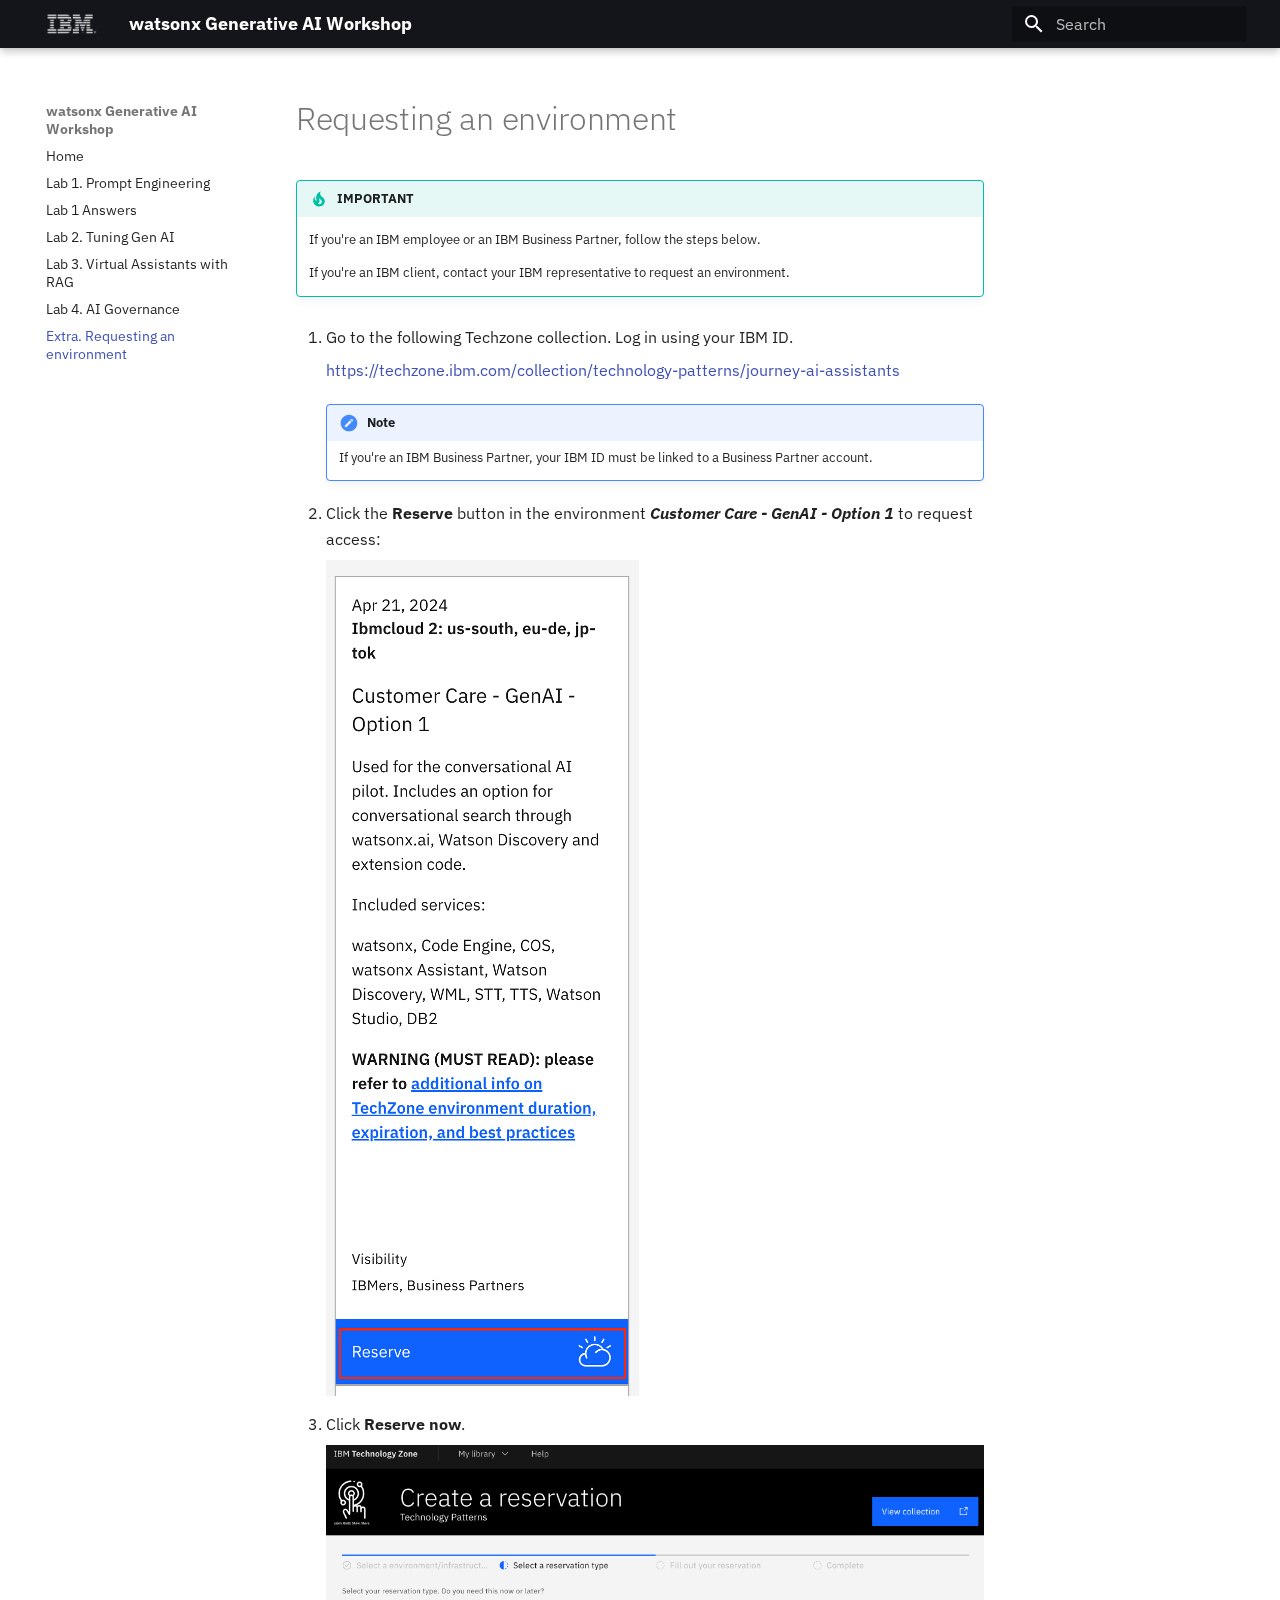
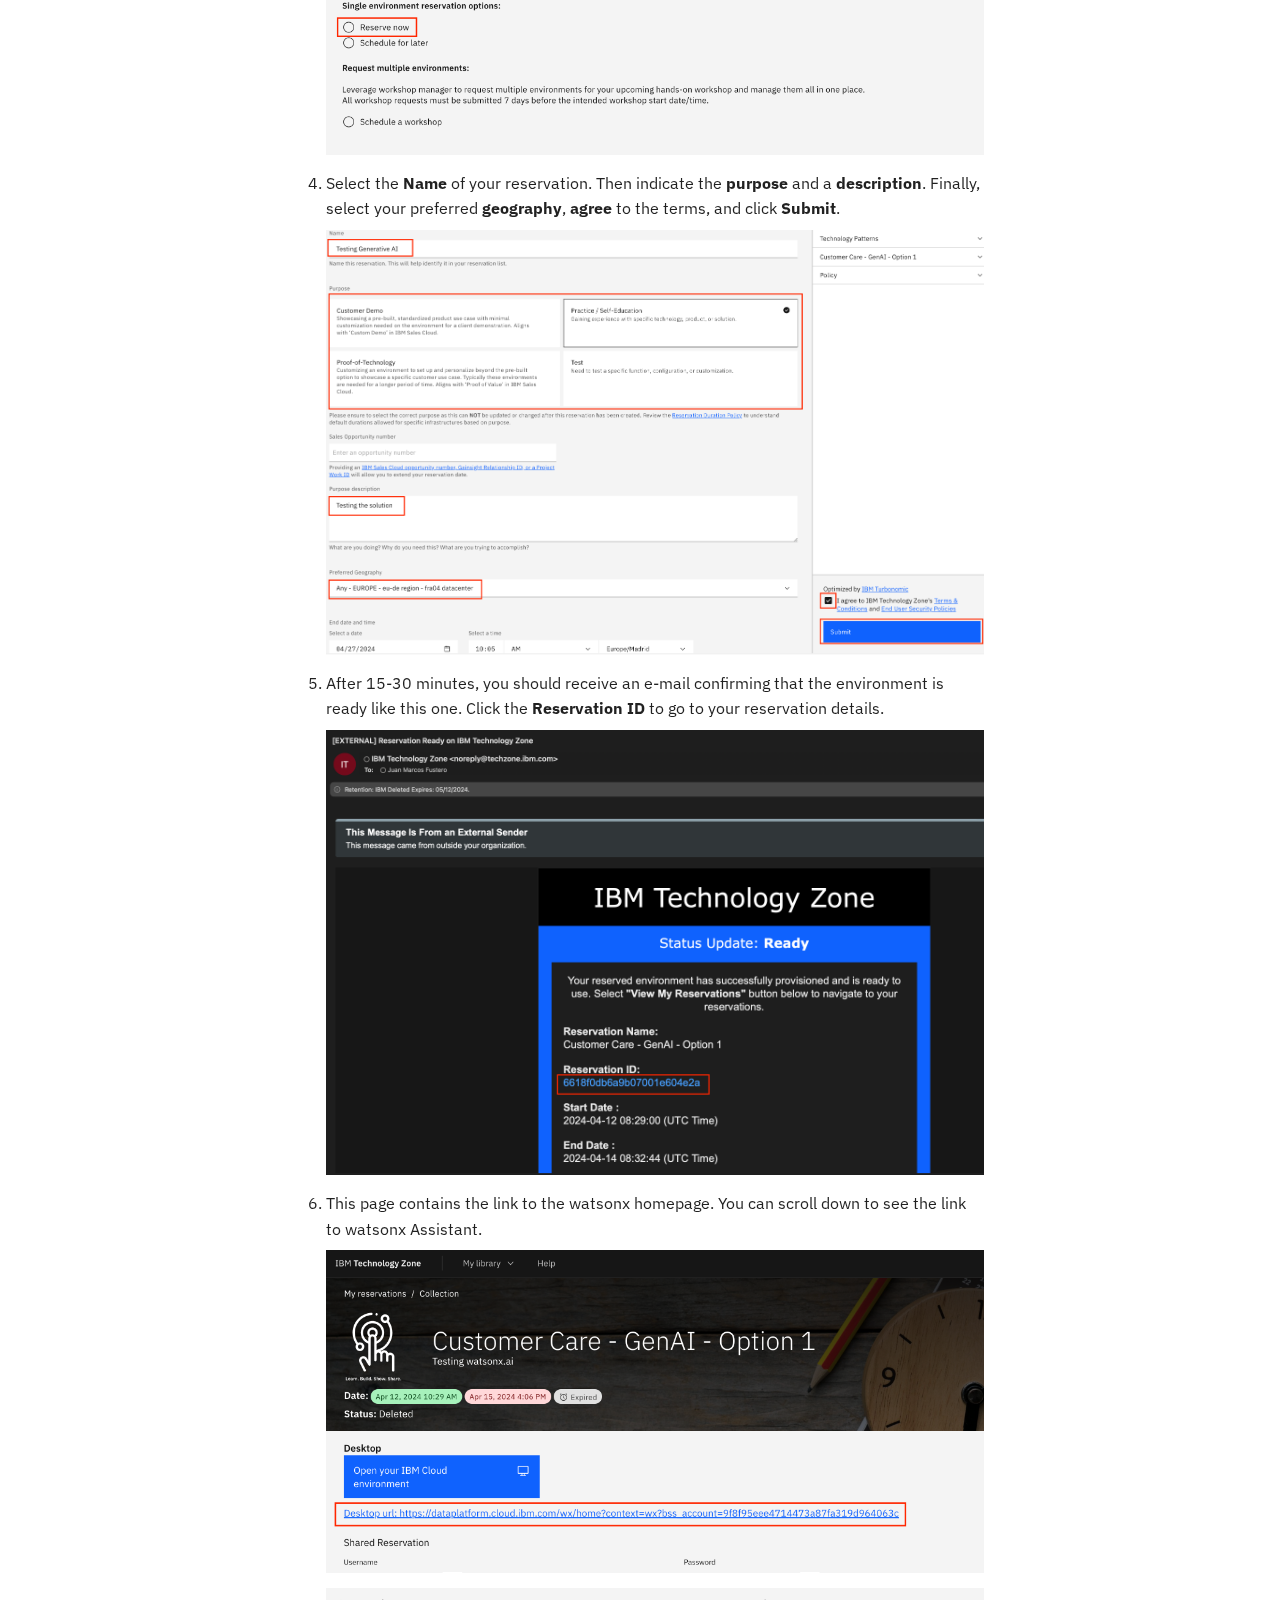
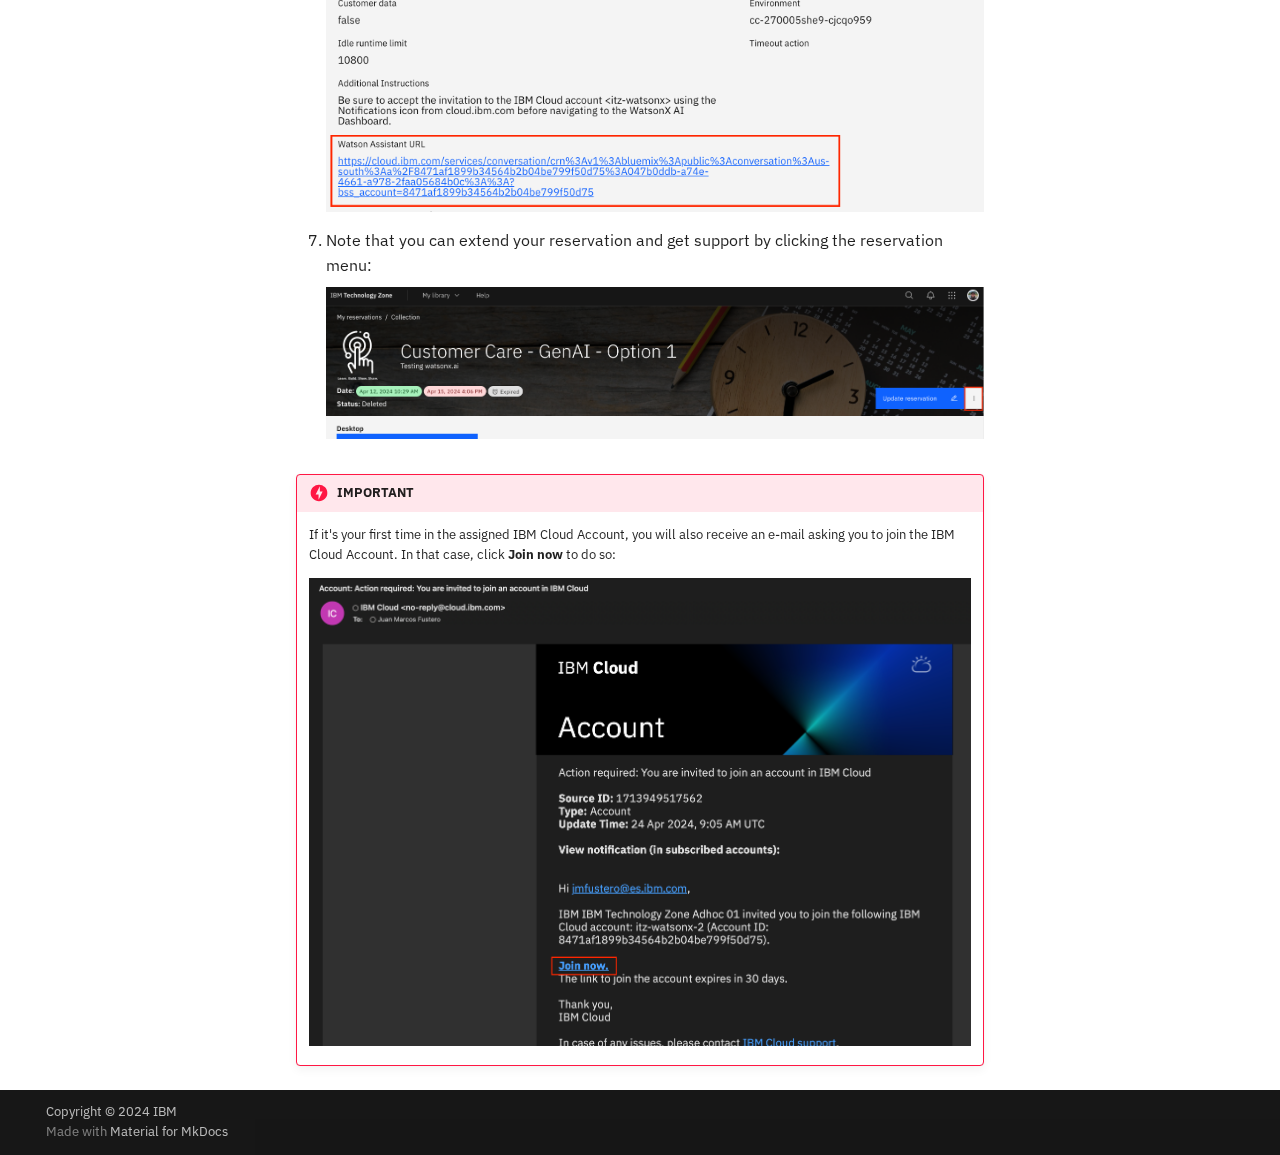
==== environment/index.html @ 13f276ca "Deployed 022a8a6 with MkDocs version: 1.5.3" ====
<!doctype html>
<html lang="en" class="no-js">
  <head>
    
      <meta charset="utf-8">
      <meta name="viewport" content="width=device-width,initial-scale=1">
      
      
      
      
        <link rel="prev" href="../lab-ai-governance/">
      
      
      
      <link rel="icon" href="../images/watsonx-logo.png">
      <meta name="generator" content="mkdocs-1.5.3, mkdocs-material-9.5.10">
    
    
      
        <title>Extra. Requesting an environment - watsonx Generative AI Workshop</title>
      
    
    
      <link rel="stylesheet" href="../assets/stylesheets/main.7e359304.min.css">
      
        
        <link rel="stylesheet" href="../assets/stylesheets/palette.06af60db.min.css">
      
      


    
    
      
    
    
      
        
        
        <link rel="preconnect" href="https://fonts.gstatic.com" crossorigin>
        <link rel="stylesheet" href="https://fonts.googleapis.com/css?family=IBM+Plex+Sans:300,300i,400,400i,700,700i%7CIBM+Plex+Mono:400,400i,700,700i&display=fallback">
        <style>:root{--md-text-font:"IBM Plex Sans";--md-code-font:"IBM Plex Mono"}</style>
      
    
    
    <script>__md_scope=new URL("..",location),__md_hash=e=>[...e].reduce((e,_)=>(e<<5)-e+_.charCodeAt(0),0),__md_get=(e,_=localStorage,t=__md_scope)=>JSON.parse(_.getItem(t.pathname+"."+e)),__md_set=(e,_,t=localStorage,a=__md_scope)=>{try{t.setItem(a.pathname+"."+e,JSON.stringify(_))}catch(e){}}</script>
    
      

    
    
    
  </head>
  
  
    
    
    
    
    
    <body dir="ltr" data-md-color-scheme="default" data-md-color-primary="black" data-md-color-accent="black">
  
    
    <input class="md-toggle" data-md-toggle="drawer" type="checkbox" id="__drawer" autocomplete="off">
    <input class="md-toggle" data-md-toggle="search" type="checkbox" id="__search" autocomplete="off">
    <label class="md-overlay" for="__drawer"></label>
    <div data-md-component="skip">
      
        
        <a href="#requesting-an-environment" class="md-skip">
          Skip to content
        </a>
      
    </div>
    <div data-md-component="announce">
      
    </div>
    
    
      

  

<header class="md-header md-header--shadow" data-md-component="header">
  <nav class="md-header__inner md-grid" aria-label="Header">
    <a href=".." title="watsonx Generative AI Workshop" class="md-header__button md-logo" aria-label="watsonx Generative AI Workshop" data-md-component="logo">
      
  <img src="../images/IBM_logo.png" alt="logo">

    </a>
    <label class="md-header__button md-icon" for="__drawer">
      
      <svg xmlns="http://www.w3.org/2000/svg" viewBox="0 0 24 24"><path d="M3 6h18v2H3V6m0 5h18v2H3v-2m0 5h18v2H3v-2Z"/></svg>
    </label>
    <div class="md-header__title" data-md-component="header-title">
      <div class="md-header__ellipsis">
        <div class="md-header__topic">
          <span class="md-ellipsis">
            watsonx Generative AI Workshop
          </span>
        </div>
        <div class="md-header__topic" data-md-component="header-topic">
          <span class="md-ellipsis">
            
              Extra. Requesting an environment
            
          </span>
        </div>
      </div>
    </div>
    
      
    
    
    
    
      <label class="md-header__button md-icon" for="__search">
        
        <svg xmlns="http://www.w3.org/2000/svg" viewBox="0 0 24 24"><path d="M9.5 3A6.5 6.5 0 0 1 16 9.5c0 1.61-.59 3.09-1.56 4.23l.27.27h.79l5 5-1.5 1.5-5-5v-.79l-.27-.27A6.516 6.516 0 0 1 9.5 16 6.5 6.5 0 0 1 3 9.5 6.5 6.5 0 0 1 9.5 3m0 2C7 5 5 7 5 9.5S7 14 9.5 14 14 12 14 9.5 12 5 9.5 5Z"/></svg>
      </label>
      <div class="md-search" data-md-component="search" role="dialog">
  <label class="md-search__overlay" for="__search"></label>
  <div class="md-search__inner" role="search">
    <form class="md-search__form" name="search">
      <input type="text" class="md-search__input" name="query" aria-label="Search" placeholder="Search" autocapitalize="off" autocorrect="off" autocomplete="off" spellcheck="false" data-md-component="search-query" required>
      <label class="md-search__icon md-icon" for="__search">
        
        <svg xmlns="http://www.w3.org/2000/svg" viewBox="0 0 24 24"><path d="M9.5 3A6.5 6.5 0 0 1 16 9.5c0 1.61-.59 3.09-1.56 4.23l.27.27h.79l5 5-1.5 1.5-5-5v-.79l-.27-.27A6.516 6.516 0 0 1 9.5 16 6.5 6.5 0 0 1 3 9.5 6.5 6.5 0 0 1 9.5 3m0 2C7 5 5 7 5 9.5S7 14 9.5 14 14 12 14 9.5 12 5 9.5 5Z"/></svg>
        
        <svg xmlns="http://www.w3.org/2000/svg" viewBox="0 0 24 24"><path d="M20 11v2H8l5.5 5.5-1.42 1.42L4.16 12l7.92-7.92L13.5 5.5 8 11h12Z"/></svg>
      </label>
      <nav class="md-search__options" aria-label="Search">
        
        <button type="reset" class="md-search__icon md-icon" title="Clear" aria-label="Clear" tabindex="-1">
          
          <svg xmlns="http://www.w3.org/2000/svg" viewBox="0 0 24 24"><path d="M19 6.41 17.59 5 12 10.59 6.41 5 5 6.41 10.59 12 5 17.59 6.41 19 12 13.41 17.59 19 19 17.59 13.41 12 19 6.41Z"/></svg>
        </button>
      </nav>
      
    </form>
    <div class="md-search__output">
      <div class="md-search__scrollwrap" data-md-scrollfix>
        <div class="md-search-result" data-md-component="search-result">
          <div class="md-search-result__meta">
            Initializing search
          </div>
          <ol class="md-search-result__list" role="presentation"></ol>
        </div>
      </div>
    </div>
  </div>
</div>
    
    
  </nav>
  
</header>
    
    <div class="md-container" data-md-component="container">
      
      
        
          
        
      
      <main class="md-main" data-md-component="main">
        <div class="md-main__inner md-grid">
          
            
              
              <div class="md-sidebar md-sidebar--primary" data-md-component="sidebar" data-md-type="navigation" >
                <div class="md-sidebar__scrollwrap">
                  <div class="md-sidebar__inner">
                    



<nav class="md-nav md-nav--primary" aria-label="Navigation" data-md-level="0">
  <label class="md-nav__title" for="__drawer">
    <a href=".." title="watsonx Generative AI Workshop" class="md-nav__button md-logo" aria-label="watsonx Generative AI Workshop" data-md-component="logo">
      
  <img src="../images/IBM_logo.png" alt="logo">

    </a>
    watsonx Generative AI Workshop
  </label>
  
  <ul class="md-nav__list" data-md-scrollfix>
    
      
      
  
  
  
  
    <li class="md-nav__item">
      <a href=".." class="md-nav__link">
        
  
  <span class="md-ellipsis">
    Home
  </span>
  

      </a>
    </li>
  

    
      
      
  
  
  
  
    <li class="md-nav__item">
      <a href="../prompt-engineering-exercises/" class="md-nav__link">
        
  
  <span class="md-ellipsis">
    Lab 1. Prompt Engineering
  </span>
  

      </a>
    </li>
  

    
      
      
  
  
  
  
    <li class="md-nav__item">
      <a href="../prompt-engineering-exercise-answers/" class="md-nav__link">
        
  
  <span class="md-ellipsis">
    Lab 1 Answers
  </span>
  

      </a>
    </li>
  

    
      
      
  
  
  
  
    <li class="md-nav__item">
      <a href="../lab-tuning-generative-ai/" class="md-nav__link">
        
  
  <span class="md-ellipsis">
    Lab 2. Tuning Gen AI
  </span>
  

      </a>
    </li>
  

    
      
      
  
  
  
  
    <li class="md-nav__item">
      <a href="../lab-generative-ai-and-rag/" class="md-nav__link">
        
  
  <span class="md-ellipsis">
    Lab 3. Virtual Assistants with RAG
  </span>
  

      </a>
    </li>
  

    
      
      
  
  
  
  
    <li class="md-nav__item">
      <a href="../lab-ai-governance/" class="md-nav__link">
        
  
  <span class="md-ellipsis">
    Lab 4. AI Governance
  </span>
  

      </a>
    </li>
  

    
      
      
  
  
    
  
  
  
    <li class="md-nav__item md-nav__item--active">
      
      <input class="md-nav__toggle md-toggle" type="checkbox" id="__toc">
      
      
        
      
      
      <a href="./" class="md-nav__link md-nav__link--active">
        
  
  <span class="md-ellipsis">
    Extra. Requesting an environment
  </span>
  

      </a>
      
    </li>
  

    
  </ul>
</nav>
                  </div>
                </div>
              </div>
            
            
              
              <div class="md-sidebar md-sidebar--secondary" data-md-component="sidebar" data-md-type="toc" >
                <div class="md-sidebar__scrollwrap">
                  <div class="md-sidebar__inner">
                    

<nav class="md-nav md-nav--secondary" aria-label="Table of contents">
  
  
  
    
  
  
</nav>
                  </div>
                </div>
              </div>
            
          
          
            <div class="md-content" data-md-component="content">
              <article class="md-content__inner md-typeset">
                
                  


<div><h1 id="requesting-an-environment">Requesting an environment</h1>
<div class="admonition tip">
<p class="admonition-title">IMPORTANT</p>
<p>If you're an IBM employee or an IBM Business Partner, follow the steps below.</p>
<p>If you're an IBM client, contact your IBM representative to request an environment.</p>
</div>
<ol>
<li>
<p>Go to the following Techzone collection. Log in using your IBM ID.</p>
<p><a href="https://techzone.ibm.com/collection/technology-patterns/journey-ai-assistants">https://techzone.ibm.com/collection/technology-patterns/journey-ai-assistants</a></p>
<div class="admonition note">
<p class="admonition-title">Note</p>
<p>If you're an IBM Business Partner, your IBM ID must be linked to a Business Partner account.</p>
</div>
</li>
<li>
<p>Click the <strong>Reserve</strong> button in the environment <strong><em>Customer Care - GenAI - Option 1</em></strong> to request access:</p>
<p><img alt="screenshot" src="../images/env-01.png"></p>
</li>
<li>
<p>Click <strong>Reserve now</strong>.</p>
<p><img alt="screenshot" src="../images/env-02.png"></p>
</li>
<li>
<p>Select the <strong>Name</strong> of your reservation. Then indicate the <strong>purpose</strong> and a <strong>description</strong>. Finally, select your preferred <strong>geography</strong>, <strong>agree</strong> to the terms, and click <strong>Submit</strong>.</p>
<p><img alt="screenshot" src="../images/env-03.png"></p>
</li>
<li>
<p>After 15-30 minutes, you should receive an e-mail confirming that the environment is ready like this one. Click the <strong>Reservation ID</strong> to go to your reservation details.</p>
<p><img alt="screenshot" src="../images/env-04.png"></p>
</li>
<li>
<p>This page contains the link to the watsonx homepage. You can scroll down to see the link to watsonx Assistant.</p>
<p><img alt="screenshot" src="../images/env-05.png"></p>
<p><img alt="screenshot" src="../images/env-06.png"></p>
</li>
<li>
<p>Note that you can extend your reservation and get support by clicking the reservation menu:</p>
<p><img alt="screenshot" src="../images/env-07.png"></p>
</li>
</ol>
<div class="admonition danger">
<p class="admonition-title">IMPORTANT</p>
<p>If it's your first time in the assigned IBM Cloud Account, you will also receive an e-mail asking you to join the IBM Cloud Account. In that case, click <strong>Join now</strong> to do so:</p>
<p><img alt="screenshot" src="../images/env-08.png"></p>
</div></div>












                
              </article>
            </div>
          
          
<script>var target=document.getElementById(location.hash.slice(1));target&&target.name&&(target.checked=target.name.startsWith("__tabbed_"))</script>
        </div>
        
          <button type="button" class="md-top md-icon" data-md-component="top" hidden>
  
  <svg xmlns="http://www.w3.org/2000/svg" viewBox="0 0 24 24"><path d="M13 20h-2V8l-5.5 5.5-1.42-1.42L12 4.16l7.92 7.92-1.42 1.42L13 8v12Z"/></svg>
  Back to top
</button>
        
      </main>
      
        <footer class="md-footer">
  
  <div class="md-footer-meta md-typeset">
    <div class="md-footer-meta__inner md-grid">
      <div class="md-copyright">
  
    <div class="md-copyright__highlight">
      Copyright &copy; 2024 IBM
    </div>
  
  
    Made with
    <a href="https://squidfunk.github.io/mkdocs-material/" target="_blank" rel="noopener">
      Material for MkDocs
    </a>
  
</div>
      
    </div>
  </div>
</footer>
      
    </div>
    <div class="md-dialog" data-md-component="dialog">
      <div class="md-dialog__inner md-typeset"></div>
    </div>
    
    
    <script id="__config" type="application/json">{"base": "..", "features": ["navigation.top", "navigation.sections", "navigation.tracking", "navigation.instant", "content.code.copy", "toc.follow"], "search": "../assets/javascripts/workers/search.b8dbb3d2.min.js", "translations": {"clipboard.copied": "Copied to clipboard", "clipboard.copy": "Copy to clipboard", "search.result.more.one": "1 more on this page", "search.result.more.other": "# more on this page", "search.result.none": "No matching documents", "search.result.one": "1 matching document", "search.result.other": "# matching documents", "search.result.placeholder": "Type to start searching", "search.result.term.missing": "Missing", "select.version": "Select version"}}</script>
    
    
      <script src="../assets/javascripts/bundle.8fd75fb4.min.js"></script>
      
    
  </body>
</html>
---- assets/stylesheets/main.7e359304.min.css ----
@charset "UTF-8";html{-webkit-text-size-adjust:none;-moz-text-size-adjust:none;text-size-adjust:none;box-sizing:border-box}*,:after,:before{box-sizing:inherit}@media (prefers-reduced-motion){*,:after,:before{transition:none!important}}body{margin:0}a,button,input,label{-webkit-tap-highlight-color:transparent}a{color:inherit;text-decoration:none}hr{border:0;box-sizing:initial;display:block;height:.05rem;overflow:visible;padding:0}small{font-size:80%}sub,sup{line-height:1em}img{border-style:none}table{border-collapse:initial;border-spacing:0}td,th{font-weight:400;vertical-align:top}button{background:#0000;border:0;font-family:inherit;font-size:inherit;margin:0;padding:0}input{border:0;outline:none}:root{--md-primary-fg-color:#4051b5;--md-primary-fg-color--light:#5d6cc0;--md-primary-fg-color--dark:#303fa1;--md-primary-bg-color:#fff;--md-primary-bg-color--light:#ffffffb3;--md-accent-fg-color:#526cfe;--md-accent-fg-color--transparent:#526cfe1a;--md-accent-bg-color:#fff;--md-accent-bg-color--light:#ffffffb3}[data-md-color-scheme=default]{color-scheme:light}[data-md-color-scheme=default] img[src$="#gh-dark-mode-only"],[data-md-color-scheme=default] img[src$="#only-dark"]{display:none}:root,[data-md-color-scheme=default]{--md-hue:225deg;--md-default-fg-color:#000000de;--md-default-fg-color--light:#0000008a;--md-default-fg-color--lighter:#00000052;--md-default-fg-color--lightest:#00000012;--md-default-bg-color:#fff;--md-default-bg-color--light:#ffffffb3;--md-default-bg-color--lighter:#ffffff4d;--md-default-bg-color--lightest:#ffffff1f;--md-code-fg-color:#36464e;--md-code-bg-color:#f5f5f5;--md-code-hl-color:#4287ff;--md-code-hl-color--light:#4287ff1a;--md-code-hl-number-color:#d52a2a;--md-code-hl-special-color:#db1457;--md-code-hl-function-color:#a846b9;--md-code-hl-constant-color:#6e59d9;--md-code-hl-keyword-color:#3f6ec6;--md-code-hl-string-color:#1c7d4d;--md-code-hl-name-color:var(--md-code-fg-color);--md-code-hl-operator-color:var(--md-default-fg-color--light);--md-code-hl-punctuation-color:var(--md-default-fg-color--light);--md-code-hl-comment-color:var(--md-default-fg-color--light);--md-code-hl-generic-color:var(--md-default-fg-color--light);--md-code-hl-variable-color:var(--md-default-fg-color--light);--md-typeset-color:var(--md-default-fg-color);--md-typeset-a-color:var(--md-primary-fg-color);--md-typeset-del-color:#f5503d26;--md-typeset-ins-color:#0bd57026;--md-typeset-kbd-color:#fafafa;--md-typeset-kbd-accent-color:#fff;--md-typeset-kbd-border-color:#b8b8b8;--md-typeset-mark-color:#ffff0080;--md-typeset-table-color:#0000001f;--md-typeset-table-color--light:rgba(0,0,0,.035);--md-admonition-fg-color:var(--md-default-fg-color);--md-admonition-bg-color:var(--md-default-bg-color);--md-warning-fg-color:#000000de;--md-warning-bg-color:#ff9;--md-footer-fg-color:#fff;--md-footer-fg-color--light:#ffffffb3;--md-footer-fg-color--lighter:#ffffff73;--md-footer-bg-color:#000000de;--md-footer-bg-color--dark:#00000052;--md-shadow-z1:0 0.2rem 0.5rem #0000000d,0 0 0.05rem #0000001a;--md-shadow-z2:0 0.2rem 0.5rem #0000001a,0 0 0.05rem #00000040;--md-shadow-z3:0 0.2rem 0.5rem #0003,0 0 0.05rem #00000059}.md-icon svg{fill:currentcolor;display:block;height:1.2rem;width:1.2rem}body{-webkit-font-smoothing:antialiased;-moz-osx-font-smoothing:grayscale;--md-text-font-family:var(--md-text-font,_),-apple-system,BlinkMacSystemFont,Helvetica,Arial,sans-serif;--md-code-font-family:var(--md-code-font,_),SFMono-Regular,Consolas,Menlo,monospace}aside,body,input{font-feature-settings:"kern","liga";color:var(--md-typeset-color);font-family:var(--md-text-font-family)}code,kbd,pre{font-feature-settings:"kern";font-family:var(--md-code-font-family)}:root{--md-typeset-table-sort-icon:url('data:image/svg+xml;charset=utf-8,<svg xmlns="http://www.w3.org/2000/svg" viewBox="0 0 24 24"><path d="m18 21-4-4h3V7h-3l4-4 4 4h-3v10h3M2 19v-2h10v2M2 13v-2h7v2M2 7V5h4v2H2Z"/></svg>');--md-typeset-table-sort-icon--asc:url('data:image/svg+xml;charset=utf-8,<svg xmlns="http://www.w3.org/2000/svg" viewBox="0 0 24 24"><path d="M19 17h3l-4 4-4-4h3V3h2M2 17h10v2H2M6 5v2H2V5m0 6h7v2H2v-2Z"/></svg>');--md-typeset-table-sort-icon--desc:url('data:image/svg+xml;charset=utf-8,<svg xmlns="http://www.w3.org/2000/svg" viewBox="0 0 24 24"><path d="M19 7h3l-4-4-4 4h3v14h2M2 17h10v2H2M6 5v2H2V5m0 6h7v2H2v-2Z"/></svg>')}.md-typeset{-webkit-print-color-adjust:exact;color-adjust:exact;font-size:.8rem;line-height:1.6}@media print{.md-typeset{font-size:.68rem}}.md-typeset blockquote,.md-typeset dl,.md-typeset figure,.md-typeset ol,.md-typeset pre,.md-typeset ul{margin-bottom:1em;margin-top:1em}.md-typeset h1{color:var(--md-default-fg-color--light);font-size:2em;line-height:1.3;margin:0 0 1.25em}.md-typeset h1,.md-typeset h2{font-weight:300;letter-spacing:-.01em}.md-typeset h2{font-size:1.5625em;line-height:1.4;margin:1.6em 0 .64em}.md-typeset h3{font-size:1.25em;font-weight:400;letter-spacing:-.01em;line-height:1.5;margin:1.6em 0 .8em}.md-typeset h2+h3{margin-top:.8em}.md-typeset h4{font-weight:700;letter-spacing:-.01em;margin:1em 0}.md-typeset h5,.md-typeset h6{color:var(--md-default-fg-color--light);font-size:.8em;font-weight:700;letter-spacing:-.01em;margin:1.25em 0}.md-typeset h5{text-transform:uppercase}.md-typeset hr{border-bottom:.05rem solid var(--md-default-fg-color--lightest);display:flow-root;margin:1.5em 0}.md-typeset a{color:var(--md-typeset-a-color);word-break:break-word}.md-typeset a,.md-typeset a:before{transition:color 125ms}.md-typeset a:focus,.md-typeset a:hover{color:var(--md-accent-fg-color)}.md-typeset a:focus code,.md-typeset a:hover code{background-color:var(--md-accent-fg-color--transparent)}.md-typeset a code{color:currentcolor;transition:background-color 125ms}.md-typeset a.focus-visible{outline-color:var(--md-accent-fg-color);outline-offset:.2rem}.md-typeset code,.md-typeset kbd,.md-typeset pre{color:var(--md-code-fg-color);direction:ltr;font-variant-ligatures:none}@media print{.md-typeset code,.md-typeset kbd,.md-typeset pre{white-space:pre-wrap}}.md-typeset code{background-color:var(--md-code-bg-color);border-radius:.1rem;-webkit-box-decoration-break:clone;box-decoration-break:clone;font-size:.85em;padding:0 .2941176471em;word-break:break-word}.md-typeset code:not(.focus-visible){-webkit-tap-highlight-color:transparent;outline:none}.md-typeset pre{display:flow-root;line-height:1.4;position:relative}.md-typeset pre>code{-webkit-box-decoration-break:slice;box-decoration-break:slice;box-shadow:none;display:block;margin:0;outline-color:var(--md-accent-fg-color);overflow:auto;padding:.7720588235em 1.1764705882em;scrollbar-color:var(--md-default-fg-color--lighter) #0000;scrollbar-width:thin;touch-action:auto;word-break:normal}.md-typeset pre>code:hover{scrollbar-color:var(--md-accent-fg-color) #0000}.md-typeset pre>code::-webkit-scrollbar{height:.2rem;width:.2rem}.md-typeset pre>code::-webkit-scrollbar-thumb{background-color:var(--md-default-fg-color--lighter)}.md-typeset pre>code::-webkit-scrollbar-thumb:hover{background-color:var(--md-accent-fg-color)}.md-typeset kbd{background-color:var(--md-typeset-kbd-color);border-radius:.1rem;box-shadow:0 .1rem 0 .05rem var(--md-typeset-kbd-border-color),0 .1rem 0 var(--md-typeset-kbd-border-color),0 -.1rem .2rem var(--md-typeset-kbd-accent-color) inset;color:var(--md-default-fg-color);display:inline-block;font-size:.75em;padding:0 .6666666667em;vertical-align:text-top;word-break:break-word}.md-typeset mark{background-color:var(--md-typeset-mark-color);-webkit-box-decoration-break:clone;box-decoration-break:clone;color:inherit;word-break:break-word}.md-typeset abbr{border-bottom:.05rem dotted var(--md-default-fg-color--light);cursor:help;text-decoration:none}.md-typeset small{opacity:.75}[dir=ltr] .md-typeset sub,[dir=ltr] .md-typeset sup{margin-left:.078125em}[dir=rtl] .md-typeset sub,[dir=rtl] .md-typeset sup{margin-right:.078125em}[dir=ltr] .md-typeset blockquote{padding-left:.6rem}[dir=rtl] .md-typeset blockquote{padding-right:.6rem}[dir=ltr] .md-typeset blockquote{border-left:.2rem solid var(--md-default-fg-color--lighter)}[dir=rtl] .md-typeset blockquote{border-right:.2rem solid var(--md-default-fg-color--lighter)}.md-typeset blockquote{color:var(--md-default-fg-color--light);margin-left:0;margin-right:0}.md-typeset ul{list-style-type:disc}[dir=ltr] .md-typeset ol,[dir=ltr] .md-typeset ul{margin-left:.625em}[dir=rtl] .md-typeset ol,[dir=rtl] .md-typeset ul{margin-right:.625em}.md-typeset ol,.md-typeset ul{padding:0}.md-typeset ol:not([hidden]),.md-typeset ul:not([hidden]){display:flow-root}.md-typeset ol ol,.md-typeset ul ol{list-style-type:lower-alpha}.md-typeset ol ol ol,.md-typeset ul ol ol{list-style-type:lower-roman}[dir=ltr] .md-typeset ol li,[dir=ltr] .md-typeset ul li{margin-left:1.25em}[dir=rtl] .md-typeset ol li,[dir=rtl] .md-typeset ul li{margin-right:1.25em}.md-typeset ol li,.md-typeset ul li{margin-bottom:.5em}.md-typeset ol li blockquote,.md-typeset ol li p,.md-typeset ul li blockquote,.md-typeset ul li p{margin:.5em 0}.md-typeset ol li:last-child,.md-typeset ul li:last-child{margin-bottom:0}[dir=ltr] .md-typeset ol li ol,[dir=ltr] .md-typeset ol li ul,[dir=ltr] .md-typeset ul li ol,[dir=ltr] .md-typeset ul li ul{margin-left:.625em}[dir=rtl] .md-typeset ol li ol,[dir=rtl] .md-typeset ol li ul,[dir=rtl] .md-typeset ul li ol,[dir=rtl] .md-typeset ul li ul{margin-right:.625em}.md-typeset ol li ol,.md-typeset ol li ul,.md-typeset ul li ol,.md-typeset ul li ul{margin-bottom:.5em;margin-top:.5em}[dir=ltr] .md-typeset dd{margin-left:1.875em}[dir=rtl] .md-typeset dd{margin-right:1.875em}.md-typeset dd{margin-bottom:1.5em;margin-top:1em}.md-typeset img,.md-typeset svg,.md-typeset video{height:auto;max-width:100%}.md-typeset img[align=left]{margin:1em 1em 1em 0}.md-typeset img[align=right]{margin:1em 0 1em 1em}.md-typeset img[align]:only-child{margin-top:0}.md-typeset figure{display:flow-root;margin:1em auto;max-width:100%;text-align:center;width:-webkit-fit-content;width:-moz-fit-content;width:fit-content}.md-typeset figure img{display:block;margin:0 auto}.md-typeset figcaption{font-style:italic;margin:1em auto;max-width:24rem}.md-typeset iframe{max-width:100%}.md-typeset table:not([class]){background-color:var(--md-default-bg-color);border:.05rem solid var(--md-typeset-table-color);border-radius:.1rem;display:inline-block;font-size:.64rem;max-width:100%;overflow:auto;touch-action:auto}@media print{.md-typeset table:not([class]){display:table}}.md-typeset table:not([class])+*{margin-top:1.5em}.md-typeset table:not([class]) td>:first-child,.md-typeset table:not([class]) th>:first-child{margin-top:0}.md-typeset table:not([class]) td>:last-child,.md-typeset table:not([class]) th>:last-child{margin-bottom:0}.md-typeset table:not([class]) td:not([align]),.md-typeset table:not([class]) th:not([align]){text-align:left}[dir=rtl] .md-typeset table:not([class]) td:not([align]),[dir=rtl] .md-typeset table:not([class]) th:not([align]){text-align:right}.md-typeset table:not([class]) th{font-weight:700;min-width:5rem;padding:.9375em 1.25em;vertical-align:top}.md-typeset table:not([class]) td{border-top:.05rem solid var(--md-typeset-table-color);padding:.9375em 1.25em;vertical-align:top}.md-typeset table:not([class]) tbody tr{transition:background-color 125ms}.md-typeset table:not([class]) tbody tr:hover{background-color:var(--md-typeset-table-color--light);box-shadow:0 .05rem 0 var(--md-default-bg-color) inset}.md-typeset table:not([class]) a{word-break:normal}.md-typeset table th[role=columnheader]{cursor:pointer}[dir=ltr] .md-typeset table th[role=columnheader]:after{margin-left:.5em}[dir=rtl] .md-typeset table th[role=columnheader]:after{margin-right:.5em}.md-typeset table th[role=columnheader]:after{content:"";display:inline-block;height:1.2em;-webkit-mask-image:var(--md-typeset-table-sort-icon);mask-image:var(--md-typeset-table-sort-icon);-webkit-mask-repeat:no-repeat;mask-repeat:no-repeat;-webkit-mask-size:contain;mask-size:contain;transition:background-color 125ms;vertical-align:text-bottom;width:1.2em}.md-typeset table th[role=columnheader]:hover:after{background-color:var(--md-default-fg-color--lighter)}.md-typeset table th[role=columnheader][aria-sort=ascending]:after{background-color:var(--md-default-fg-color--light);-webkit-mask-image:var(--md-typeset-table-sort-icon--asc);mask-image:var(--md-typeset-table-sort-icon--asc)}.md-typeset table th[role=columnheader][aria-sort=descending]:after{background-color:var(--md-default-fg-color--light);-webkit-mask-image:var(--md-typeset-table-sort-icon--desc);mask-image:var(--md-typeset-table-sort-icon--desc)}.md-typeset__scrollwrap{margin:1em -.8rem;overflow-x:auto;touch-action:auto}.md-typeset__table{display:inline-block;margin-bottom:.5em;padding:0 .8rem}@media print{.md-typeset__table{display:block}}html .md-typeset__table table{display:table;margin:0;overflow:hidden;width:100%}@media screen and (max-width:44.984375em){.md-content__inner>pre{margin:1em -.8rem}.md-content__inner>pre code{border-radius:0}}.md-typeset .md-author{border-radius:100%;display:block;flex-shrink:0;height:1.6rem;overflow:hidden;position:relative;transition:color 125ms,transform 125ms;width:1.6rem}.md-typeset .md-author img{display:block}.md-typeset .md-author--more{background:var(--md-default-fg-color--lightest);color:var(--md-default-fg-color--lighter);font-size:.6rem;font-weight:700;line-height:1.6rem;text-align:center}.md-typeset .md-author--long{height:2.4rem;width:2.4rem}.md-typeset a.md-author{transform:scale(1)}.md-typeset a.md-author img{filter:grayscale(100%) opacity(75%);transition:filter 125ms}.md-typeset a.md-author:focus,.md-typeset a.md-author:hover{transform:scale(1.1);z-index:1}.md-typeset a.md-author:focus img,.md-typeset a.md-author:hover img{filter:grayscale(0)}.md-banner{background-color:var(--md-footer-bg-color);color:var(--md-footer-fg-color);overflow:auto}@media print{.md-banner{display:none}}.md-banner--warning{background-color:var(--md-warning-bg-color);color:var(--md-warning-fg-color)}.md-banner__inner{font-size:.7rem;margin:.6rem auto;padding:0 .8rem}[dir=ltr] .md-banner__button{float:right}[dir=rtl] .md-banner__button{float:left}.md-banner__button{color:inherit;cursor:pointer;transition:opacity .25s}.no-js .md-banner__button{display:none}.md-banner__button:hover{opacity:.7}html{font-size:125%;height:100%;overflow-x:hidden}@media screen and (min-width:100em){html{font-size:137.5%}}@media screen and (min-width:125em){html{font-size:150%}}body{background-color:var(--md-default-bg-color);display:flex;flex-direction:column;font-size:.5rem;min-height:100%;position:relative;width:100%}@media print{body{display:block}}@media screen and (max-width:59.984375em){body[data-md-scrolllock]{position:fixed}}.md-grid{margin-left:auto;margin-right:auto;max-width:61rem}.md-container{display:flex;flex-direction:column;flex-grow:1}@media print{.md-container{display:block}}.md-main{flex-grow:1}.md-main__inner{display:flex;height:100%;margin-top:1.5rem}.md-ellipsis{overflow:hidden;text-overflow:ellipsis}.md-toggle{display:none}.md-option{height:0;opacity:0;position:absolute;width:0}.md-option:checked+label:not([hidden]){display:block}.md-option.focus-visible+label{outline-color:var(--md-accent-fg-color);outline-style:auto}.md-skip{background-color:var(--md-default-fg-color);border-radius:.1rem;color:var(--md-default-bg-color);font-size:.64rem;margin:.5rem;opacity:0;outline-color:var(--md-accent-fg-color);padding:.3rem .5rem;position:fixed;transform:translateY(.4rem);z-index:-1}.md-skip:focus{opacity:1;transform:translateY(0);transition:transform .25s cubic-bezier(.4,0,.2,1),opacity 175ms 75ms;z-index:10}@page{margin:25mm}:root{--md-clipboard-icon:url('data:image/svg+xml;charset=utf-8,<svg xmlns="http://www.w3.org/2000/svg" viewBox="0 0 24 24"><path d="M19 21H8V7h11m0-2H8a2 2 0 0 0-2 2v14a2 2 0 0 0 2 2h11a2 2 0 0 0 2-2V7a2 2 0 0 0-2-2m-3-4H4a2 2 0 0 0-2 2v14h2V3h12V1Z"/></svg>')}.md-clipboard{border-radius:.1rem;color:var(--md-default-fg-color--lightest);cursor:pointer;height:1.5em;outline-color:var(--md-accent-fg-color);outline-offset:.1rem;position:absolute;right:.5em;top:.5em;transition:color .25s;width:1.5em;z-index:1}@media print{.md-clipboard{display:none}}.md-clipboard:not(.focus-visible){-webkit-tap-highlight-color:transparent;outline:none}:hover>.md-clipboard{color:var(--md-default-fg-color--light)}.md-clipboard:focus,.md-clipboard:hover{color:var(--md-accent-fg-color)}.md-clipboard:after{background-color:currentcolor;content:"";display:block;height:1.125em;margin:0 auto;-webkit-mask-image:var(--md-clipboard-icon);mask-image:var(--md-clipboard-icon);-webkit-mask-position:center;mask-position:center;-webkit-mask-repeat:no-repeat;mask-repeat:no-repeat;-webkit-mask-size:contain;mask-size:contain;width:1.125em}.md-clipboard--inline{cursor:pointer}.md-clipboard--inline code{transition:color .25s,background-color .25s}.md-clipboard--inline:focus code,.md-clipboard--inline:hover code{background-color:var(--md-accent-fg-color--transparent);color:var(--md-accent-fg-color)}@keyframes consent{0%{opacity:0;transform:translateY(100%)}to{opacity:1;transform:translateY(0)}}@keyframes overlay{0%{opacity:0}to{opacity:1}}.md-consent__overlay{animation:overlay .25s both;-webkit-backdrop-filter:blur(.1rem);backdrop-filter:blur(.1rem);background-color:#0000008a;height:100%;opacity:1;position:fixed;top:0;width:100%;z-index:5}.md-consent__inner{animation:consent .5s cubic-bezier(.1,.7,.1,1) both;background-color:var(--md-default-bg-color);border:0;border-radius:.1rem;bottom:0;box-shadow:0 0 .2rem #0000001a,0 .2rem .4rem #0003;max-height:100%;overflow:auto;padding:0;position:fixed;width:100%;z-index:5}.md-consent__form{padding:.8rem}.md-consent__settings{display:none;margin:1em 0}input:checked+.md-consent__settings{display:block}.md-consent__controls{margin-bottom:.8rem}.md-typeset .md-consent__controls .md-button{display:inline}@media screen and (max-width:44.984375em){.md-typeset .md-consent__controls .md-button{display:block;margin-top:.4rem;text-align:center;width:100%}}.md-consent label{cursor:pointer}.md-content{flex-grow:1;min-width:0}.md-content__inner{margin:0 .8rem 1.2rem;padding-top:.6rem}@media screen and (min-width:76.25em){[dir=ltr] .md-sidebar--primary:not([hidden])~.md-content>.md-content__inner{margin-left:1.2rem}[dir=ltr] .md-sidebar--secondary:not([hidden])~.md-content>.md-content__inner,[dir=rtl] .md-sidebar--primary:not([hidden])~.md-content>.md-content__inner{margin-right:1.2rem}[dir=rtl] .md-sidebar--secondary:not([hidden])~.md-content>.md-content__inner{margin-left:1.2rem}}.md-content__inner:before{content:"";display:block;height:.4rem}.md-content__inner>:last-child{margin-bottom:0}[dir=ltr] .md-content__button{float:right}[dir=rtl] .md-content__button{float:left}[dir=ltr] .md-content__button{margin-left:.4rem}[dir=rtl] .md-content__button{margin-right:.4rem}.md-content__button{margin:.4rem 0;padding:0}@media print{.md-content__button{display:none}}.md-typeset .md-content__button{color:var(--md-default-fg-color--lighter)}.md-content__button svg{display:inline;vertical-align:top}[dir=rtl] .md-content__button svg{transform:scaleX(-1)}[dir=ltr] .md-dialog{right:.8rem}[dir=rtl] .md-dialog{left:.8rem}.md-dialog{background-color:var(--md-default-fg-color);border-radius:.1rem;bottom:.8rem;box-shadow:var(--md-shadow-z3);min-width:11.1rem;opacity:0;padding:.4rem .6rem;pointer-events:none;position:fixed;transform:translateY(100%);transition:transform 0ms .4s,opacity .4s;z-index:4}@media print{.md-dialog{display:none}}.md-dialog--active{opacity:1;pointer-events:auto;transform:translateY(0);transition:transform .4s cubic-bezier(.075,.85,.175,1),opacity .4s}.md-dialog__inner{color:var(--md-default-bg-color);font-size:.7rem}.md-feedback{margin:2em 0 1em;text-align:center}.md-feedback fieldset{border:none;margin:0;padding:0}.md-feedback__title{font-weight:700;margin:1em auto}.md-feedback__inner{position:relative}.md-feedback__list{display:flex;flex-wrap:wrap;place-content:baseline center;position:relative}.md-feedback__list:hover .md-icon:not(:disabled){color:var(--md-default-fg-color--lighter)}:disabled .md-feedback__list{min-height:1.8rem}.md-feedback__icon{color:var(--md-default-fg-color--light);cursor:pointer;flex-shrink:0;margin:0 .1rem;transition:color 125ms}.md-feedback__icon:not(:disabled).md-icon:hover{color:var(--md-accent-fg-color)}.md-feedback__icon:disabled{color:var(--md-default-fg-color--lightest);pointer-events:none}.md-feedback__note{opacity:0;position:relative;transform:translateY(.4rem);transition:transform .4s cubic-bezier(.1,.7,.1,1),opacity .15s}.md-feedback__note>*{margin:0 auto;max-width:16rem}:disabled .md-feedback__note{opacity:1;transform:translateY(0)}.md-footer{background-color:var(--md-footer-bg-color);color:var(--md-footer-fg-color)}@media print{.md-footer{display:none}}.md-footer__inner{justify-content:space-between;overflow:auto;padding:.2rem}.md-footer__inner:not([hidden]){display:flex}.md-footer__link{align-items:end;display:flex;flex-grow:0.01;margin-bottom:.4rem;margin-top:1rem;max-width:100%;outline-color:var(--md-accent-fg-color);overflow:hidden;transition:opacity .25s}.md-footer__link:focus,.md-footer__link:hover{opacity:.7}[dir=rtl] .md-footer__link svg{transform:scaleX(-1)}@media screen and (max-width:44.984375em){.md-footer__link--prev{flex-shrink:0}.md-footer__link--prev .md-footer__title{display:none}}[dir=ltr] .md-footer__link--next{margin-left:auto}[dir=rtl] .md-footer__link--next{margin-right:auto}.md-footer__link--next{text-align:right}[dir=rtl] .md-footer__link--next{text-align:left}.md-footer__title{flex-grow:1;font-size:.9rem;margin-bottom:.7rem;max-width:calc(100% - 2.4rem);padding:0 1rem;white-space:nowrap}.md-footer__button{margin:.2rem;padding:.4rem}.md-footer__direction{font-size:.64rem;opacity:.7}.md-footer-meta{background-color:var(--md-footer-bg-color--dark)}.md-footer-meta__inner{display:flex;flex-wrap:wrap;justify-content:space-between;padding:.2rem}html .md-footer-meta.md-typeset a{color:var(--md-footer-fg-color--light)}html .md-footer-meta.md-typeset a:focus,html .md-footer-meta.md-typeset a:hover{color:var(--md-footer-fg-color)}.md-copyright{color:var(--md-footer-fg-color--lighter);font-size:.64rem;margin:auto .6rem;padding:.4rem 0;width:100%}@media screen and (min-width:45em){.md-copyright{width:auto}}.md-copyright__highlight{color:var(--md-footer-fg-color--light)}.md-social{display:inline-flex;gap:.2rem;margin:0 .4rem;padding:.2rem 0 .6rem}@media screen and (min-width:45em){.md-social{padding:.6rem 0}}.md-social__link{display:inline-block;height:1.6rem;text-align:center;width:1.6rem}.md-social__link:before{line-height:1.9}.md-social__link svg{fill:currentcolor;max-height:.8rem;vertical-align:-25%}.md-typeset .md-button{border:.1rem solid;border-radius:.1rem;color:var(--md-primary-fg-color);cursor:pointer;display:inline-block;font-weight:700;padding:.625em 2em;transition:color 125ms,background-color 125ms,border-color 125ms}.md-typeset .md-button--primary{background-color:var(--md-primary-fg-color);border-color:var(--md-primary-fg-color);color:var(--md-primary-bg-color)}.md-typeset .md-button:focus,.md-typeset .md-button:hover{background-color:var(--md-accent-fg-color);border-color:var(--md-accent-fg-color);color:var(--md-accent-bg-color)}[dir=ltr] .md-typeset .md-input{border-top-left-radius:.1rem}[dir=ltr] .md-typeset .md-input,[dir=rtl] .md-typeset .md-input{border-top-right-radius:.1rem}[dir=rtl] .md-typeset .md-input{border-top-left-radius:.1rem}.md-typeset .md-input{border-bottom:.1rem solid var(--md-default-fg-color--lighter);box-shadow:var(--md-shadow-z1);font-size:.8rem;height:1.8rem;padding:0 .6rem;transition:border .25s,box-shadow .25s}.md-typeset .md-input:focus,.md-typeset .md-input:hover{border-bottom-color:var(--md-accent-fg-color);box-shadow:var(--md-shadow-z2)}.md-typeset .md-input--stretch{width:100%}.md-header{background-color:var(--md-primary-fg-color);box-shadow:0 0 .2rem #0000,0 .2rem .4rem #0000;color:var(--md-primary-bg-color);display:block;left:0;position:sticky;right:0;top:0;z-index:4}@media print{.md-header{display:none}}.md-header[hidden]{transform:translateY(-100%);transition:transform .25s cubic-bezier(.8,0,.6,1),box-shadow .25s}.md-header--shadow{box-shadow:0 0 .2rem #0000001a,0 .2rem .4rem #0003;transition:transform .25s cubic-bezier(.1,.7,.1,1),box-shadow .25s}.md-header__inner{align-items:center;display:flex;padding:0 .2rem}.md-header__button{color:currentcolor;cursor:pointer;margin:.2rem;outline-color:var(--md-accent-fg-color);padding:.4rem;position:relative;transition:opacity .25s;vertical-align:middle;z-index:1}.md-header__button:hover{opacity:.7}.md-header__button:not([hidden]){display:inline-block}.md-header__button:not(.focus-visible){-webkit-tap-highlight-color:transparent;outline:none}.md-header__button.md-logo{margin:.2rem;padding:.4rem}@media screen and (max-width:76.234375em){.md-header__button.md-logo{display:none}}.md-header__button.md-logo img,.md-header__button.md-logo svg{fill:currentcolor;display:block;height:1.2rem;width:auto}@media screen and (min-width:60em){.md-header__button[for=__search]{display:none}}.no-js .md-header__button[for=__search]{display:none}[dir=rtl] .md-header__button[for=__search] svg{transform:scaleX(-1)}@media screen and (min-width:76.25em){.md-header__button[for=__drawer]{display:none}}.md-header__topic{display:flex;max-width:100%;position:absolute;transition:transform .4s cubic-bezier(.1,.7,.1,1),opacity .15s;white-space:nowrap}.md-header__topic+.md-header__topic{opacity:0;pointer-events:none;transform:translateX(1.25rem);transition:transform .4s cubic-bezier(1,.7,.1,.1),opacity .15s;z-index:-1}[dir=rtl] .md-header__topic+.md-header__topic{transform:translateX(-1.25rem)}.md-header__topic:first-child{font-weight:700}[dir=ltr] .md-header__title{margin-left:1rem;margin-right:.4rem}[dir=rtl] .md-header__title{margin-left:.4rem;margin-right:1rem}.md-header__title{flex-grow:1;font-size:.9rem;height:2.4rem;line-height:2.4rem}.md-header__title--active .md-header__topic{opacity:0;pointer-events:none;transform:translateX(-1.25rem);transition:transform .4s cubic-bezier(1,.7,.1,.1),opacity .15s;z-index:-1}[dir=rtl] .md-header__title--active .md-header__topic{transform:translateX(1.25rem)}.md-header__title--active .md-header__topic+.md-header__topic{opacity:1;pointer-events:auto;transform:translateX(0);transition:transform .4s cubic-bezier(.1,.7,.1,1),opacity .15s;z-index:0}.md-header__title>.md-header__ellipsis{height:100%;position:relative;width:100%}.md-header__option{display:flex;flex-shrink:0;max-width:100%;transition:max-width 0ms .25s,opacity .25s .25s;white-space:nowrap}[data-md-toggle=search]:checked~.md-header .md-header__option{max-width:0;opacity:0;transition:max-width 0ms,opacity 0ms}.md-header__option>input{bottom:0}.md-header__source{display:none}@media screen and (min-width:60em){[dir=ltr] .md-header__source{margin-left:1rem}[dir=rtl] .md-header__source{margin-right:1rem}.md-header__source{display:block;max-width:11.7rem;width:11.7rem}}@media screen and (min-width:76.25em){[dir=ltr] .md-header__source{margin-left:1.4rem}[dir=rtl] .md-header__source{margin-right:1.4rem}}.md-meta{color:var(--md-default-fg-color--light);font-size:.7rem;line-height:1.3}.md-meta__list{display:inline-flex;flex-wrap:wrap;list-style:none;margin:0;padding:0}.md-meta__item:not(:last-child):after{content:"·";margin-left:.2rem;margin-right:.2rem}.md-meta__link{color:var(--md-typeset-a-color)}.md-meta__link:focus,.md-meta__link:hover{color:var(--md-accent-fg-color)}.md-draft{background-color:#ff1744;border-radius:.125em;color:#fff;display:inline-block;font-weight:700;padding-left:.5714285714em;padding-right:.5714285714em}:root{--md-nav-icon--prev:url('data:image/svg+xml;charset=utf-8,<svg xmlns="http://www.w3.org/2000/svg" viewBox="0 0 24 24"><path d="M20 11v2H8l5.5 5.5-1.42 1.42L4.16 12l7.92-7.92L13.5 5.5 8 11h12Z"/></svg>');--md-nav-icon--next:url('data:image/svg+xml;charset=utf-8,<svg xmlns="http://www.w3.org/2000/svg" viewBox="0 0 24 24"><path d="M8.59 16.58 13.17 12 8.59 7.41 10 6l6 6-6 6-1.41-1.42Z"/></svg>');--md-toc-icon:url('data:image/svg+xml;charset=utf-8,<svg xmlns="http://www.w3.org/2000/svg" viewBox="0 0 24 24"><path d="M3 9h14V7H3v2m0 4h14v-2H3v2m0 4h14v-2H3v2m16 0h2v-2h-2v2m0-10v2h2V7h-2m0 6h2v-2h-2v2Z"/></svg>')}.md-nav{font-size:.7rem;line-height:1.3}.md-nav__title{color:var(--md-default-fg-color--light);display:block;font-weight:700;overflow:hidden;padding:0 .6rem;text-overflow:ellipsis}.md-nav__title .md-nav__button{display:none}.md-nav__title .md-nav__button img{height:100%;width:auto}.md-nav__title .md-nav__button.md-logo img,.md-nav__title .md-nav__button.md-logo svg{fill:currentcolor;display:block;height:2.4rem;max-width:100%;object-fit:contain;width:auto}.md-nav__list{list-style:none;margin:0;padding:0}.md-nav__link{align-items:flex-start;display:flex;gap:.4rem;margin-top:.625em;scroll-snap-align:start;transition:color 125ms}.md-nav__link--passed{color:var(--md-default-fg-color--light)}.md-nav__item .md-nav__link--active,.md-nav__item .md-nav__link--active code{color:var(--md-typeset-a-color)}.md-nav__link .md-ellipsis{position:relative}[dir=ltr] .md-nav__link .md-icon:last-child{margin-left:auto}[dir=rtl] .md-nav__link .md-icon:last-child{margin-right:auto}.md-nav__link svg{fill:currentcolor;flex-shrink:0;height:1.3em}.md-nav__link[for]:focus,.md-nav__link[for]:hover,.md-nav__link[href]:focus,.md-nav__link[href]:hover{color:var(--md-accent-fg-color);cursor:pointer}.md-nav__link.focus-visible{outline-color:var(--md-accent-fg-color);outline-offset:.2rem}.md-nav--primary .md-nav__link[for=__toc]{display:none}.md-nav--primary .md-nav__link[for=__toc] .md-icon:after{background-color:currentcolor;display:block;height:100%;-webkit-mask-image:var(--md-toc-icon);mask-image:var(--md-toc-icon);width:100%}.md-nav--primary .md-nav__link[for=__toc]~.md-nav{display:none}.md-nav__container>.md-nav__link{margin-top:0}.md-nav__container>.md-nav__link:first-child{flex-grow:1;min-width:0}.md-nav__icon{flex-shrink:0}.md-nav__source{display:none}@media screen and (max-width:76.234375em){.md-nav--primary,.md-nav--primary .md-nav{background-color:var(--md-default-bg-color);display:flex;flex-direction:column;height:100%;left:0;position:absolute;right:0;top:0;z-index:1}.md-nav--primary .md-nav__item,.md-nav--primary .md-nav__title{font-size:.8rem;line-height:1.5}.md-nav--primary .md-nav__title{background-color:var(--md-default-fg-color--lightest);color:var(--md-default-fg-color--light);cursor:pointer;height:5.6rem;line-height:2.4rem;padding:3rem .8rem .2rem;position:relative;white-space:nowrap}[dir=ltr] .md-nav--primary .md-nav__title .md-nav__icon{left:.4rem}[dir=rtl] .md-nav--primary .md-nav__title .md-nav__icon{right:.4rem}.md-nav--primary .md-nav__title .md-nav__icon{display:block;height:1.2rem;margin:.2rem;position:absolute;top:.4rem;width:1.2rem}.md-nav--primary .md-nav__title .md-nav__icon:after{background-color:currentcolor;content:"";display:block;height:100%;-webkit-mask-image:var(--md-nav-icon--prev);mask-image:var(--md-nav-icon--prev);-webkit-mask-position:center;mask-position:center;-webkit-mask-repeat:no-repeat;mask-repeat:no-repeat;-webkit-mask-size:contain;mask-size:contain;width:100%}.md-nav--primary .md-nav__title~.md-nav__list{background-color:var(--md-default-bg-color);box-shadow:0 .05rem 0 var(--md-default-fg-color--lightest) inset;overflow-y:auto;scroll-snap-type:y mandatory;touch-action:pan-y}.md-nav--primary .md-nav__title~.md-nav__list>:first-child{border-top:0}.md-nav--primary .md-nav__title[for=__drawer]{background-color:var(--md-primary-fg-color);color:var(--md-primary-bg-color);font-weight:700}.md-nav--primary .md-nav__title .md-logo{display:block;left:.2rem;margin:.2rem;padding:.4rem;position:absolute;right:.2rem;top:.2rem}.md-nav--primary .md-nav__list{flex:1}.md-nav--primary .md-nav__item{border-top:.05rem solid var(--md-default-fg-color--lightest)}.md-nav--primary .md-nav__item--active>.md-nav__link{color:var(--md-typeset-a-color)}.md-nav--primary .md-nav__item--active>.md-nav__link:focus,.md-nav--primary .md-nav__item--active>.md-nav__link:hover{color:var(--md-accent-fg-color)}.md-nav--primary .md-nav__link{margin-top:0;padding:.6rem .8rem}.md-nav--primary .md-nav__link svg{margin-top:.1em}.md-nav--primary .md-nav__link>.md-nav__link{padding:0}[dir=ltr] .md-nav--primary .md-nav__link .md-nav__icon{margin-right:-.2rem}[dir=rtl] .md-nav--primary .md-nav__link .md-nav__icon{margin-left:-.2rem}.md-nav--primary .md-nav__link .md-nav__icon{font-size:1.2rem;height:1.2rem;width:1.2rem}.md-nav--primary .md-nav__link .md-nav__icon:after{background-color:currentcolor;content:"";display:block;height:100%;-webkit-mask-image:var(--md-nav-icon--next);mask-image:var(--md-nav-icon--next);-webkit-mask-position:center;mask-position:center;-webkit-mask-repeat:no-repeat;mask-repeat:no-repeat;-webkit-mask-size:contain;mask-size:contain;width:100%}[dir=rtl] .md-nav--primary .md-nav__icon:after{transform:scale(-1)}.md-nav--primary .md-nav--secondary .md-nav{background-color:initial;position:static}[dir=ltr] .md-nav--primary .md-nav--secondary .md-nav .md-nav__link{padding-left:1.4rem}[dir=rtl] .md-nav--primary .md-nav--secondary .md-nav .md-nav__link{padding-right:1.4rem}[dir=ltr] .md-nav--primary .md-nav--secondary .md-nav .md-nav .md-nav__link{padding-left:2rem}[dir=rtl] .md-nav--primary .md-nav--secondary .md-nav .md-nav .md-nav__link{padding-right:2rem}[dir=ltr] .md-nav--primary .md-nav--secondary .md-nav .md-nav .md-nav .md-nav__link{padding-left:2.6rem}[dir=rtl] .md-nav--primary .md-nav--secondary .md-nav .md-nav .md-nav .md-nav__link{padding-right:2.6rem}[dir=ltr] .md-nav--primary .md-nav--secondary .md-nav .md-nav .md-nav .md-nav .md-nav__link{padding-left:3.2rem}[dir=rtl] .md-nav--primary .md-nav--secondary .md-nav .md-nav .md-nav .md-nav .md-nav__link{padding-right:3.2rem}.md-nav--secondary{background-color:initial}.md-nav__toggle~.md-nav{display:flex;opacity:0;transform:translateX(100%);transition:transform .25s cubic-bezier(.8,0,.6,1),opacity 125ms 50ms}[dir=rtl] .md-nav__toggle~.md-nav{transform:translateX(-100%)}.md-nav__toggle:checked~.md-nav{opacity:1;transform:translateX(0);transition:transform .25s cubic-bezier(.4,0,.2,1),opacity 125ms 125ms}.md-nav__toggle:checked~.md-nav>.md-nav__list{-webkit-backface-visibility:hidden;backface-visibility:hidden}}@media screen and (max-width:59.984375em){.md-nav--primary .md-nav__link[for=__toc]{display:flex}.md-nav--primary .md-nav__link[for=__toc] .md-icon:after{content:""}.md-nav--primary .md-nav__link[for=__toc]+.md-nav__link{display:none}.md-nav--primary .md-nav__link[for=__toc]~.md-nav{display:flex}.md-nav__source{background-color:var(--md-primary-fg-color--dark);color:var(--md-primary-bg-color);display:block;padding:0 .2rem}}@media screen and (min-width:60em) and (max-width:76.234375em){.md-nav--integrated .md-nav__link[for=__toc]{display:flex}.md-nav--integrated .md-nav__link[for=__toc] .md-icon:after{content:""}.md-nav--integrated .md-nav__link[for=__toc]+.md-nav__link{display:none}.md-nav--integrated .md-nav__link[for=__toc]~.md-nav{display:flex}}@media screen and (min-width:60em){.md-nav{margin-bottom:-.4rem}.md-nav--secondary .md-nav__title{background:var(--md-default-bg-color);box-shadow:0 0 .4rem .4rem var(--md-default-bg-color);position:sticky;top:0;z-index:1}.md-nav--secondary .md-nav__title[for=__toc]{scroll-snap-align:start}.md-nav--secondary .md-nav__title .md-nav__icon{display:none}[dir=ltr] .md-nav--secondary .md-nav__list{padding-left:.6rem}[dir=rtl] .md-nav--secondary .md-nav__list{padding-right:.6rem}.md-nav--secondary .md-nav__list{padding-bottom:.4rem}[dir=ltr] .md-nav--secondary .md-nav__item>.md-nav__link{margin-right:.4rem}[dir=rtl] .md-nav--secondary .md-nav__item>.md-nav__link{margin-left:.4rem}}@media screen and (min-width:76.25em){.md-nav{margin-bottom:-.4rem;transition:max-height .25s cubic-bezier(.86,0,.07,1)}.md-nav--primary .md-nav__title{background:var(--md-default-bg-color);box-shadow:0 0 .4rem .4rem var(--md-default-bg-color);position:sticky;top:0;z-index:1}.md-nav--primary .md-nav__title[for=__drawer]{scroll-snap-align:start}.md-nav--primary .md-nav__title .md-nav__icon{display:none}[dir=ltr] .md-nav--primary .md-nav__list{padding-left:.6rem}[dir=rtl] .md-nav--primary .md-nav__list{padding-right:.6rem}.md-nav--primary .md-nav__list{padding-bottom:.4rem}[dir=ltr] .md-nav--primary .md-nav__item>.md-nav__link{margin-right:.4rem}[dir=rtl] .md-nav--primary .md-nav__item>.md-nav__link{margin-left:.4rem}.md-nav__toggle~.md-nav{display:grid;grid-template-rows:0fr;opacity:0;transition:grid-template-rows .25s cubic-bezier(.86,0,.07,1),opacity .25s,visibility 0ms .25s;visibility:collapse}.md-nav__toggle~.md-nav>.md-nav__list{overflow:hidden}.md-nav__toggle.md-toggle--indeterminate~.md-nav,.md-nav__toggle:checked~.md-nav{grid-template-rows:1fr;opacity:1;transition:grid-template-rows .25s cubic-bezier(.86,0,.07,1),opacity .15s .1s,visibility 0ms;visibility:visible}.md-nav__toggle.md-toggle--indeterminate~.md-nav{transition:none}.md-nav__item--nested>.md-nav>.md-nav__title{display:none}.md-nav__item--section{display:block;margin:1.25em 0}.md-nav__item--section:last-child{margin-bottom:0}.md-nav__item--section>.md-nav__link{font-weight:700}.md-nav__item--section>.md-nav__link[for]{color:var(--md-default-fg-color--light)}.md-nav__item--section>.md-nav__link:not(.md-nav__container){pointer-events:none}.md-nav__item--section>.md-nav__link .md-icon,.md-nav__item--section>.md-nav__link>[for]{display:none}[dir=ltr] .md-nav__item--section>.md-nav{margin-left:-.6rem}[dir=rtl] .md-nav__item--section>.md-nav{margin-right:-.6rem}.md-nav__item--section>.md-nav{display:block;opacity:1;visibility:visible}.md-nav__item--section>.md-nav>.md-nav__list>.md-nav__item{padding:0}.md-nav__icon{border-radius:100%;height:.9rem;transition:background-color .25s;width:.9rem}.md-nav__icon:hover{background-color:var(--md-accent-fg-color--transparent)}.md-nav__icon:after{background-color:currentcolor;border-radius:100%;content:"";display:inline-block;height:100%;-webkit-mask-image:var(--md-nav-icon--next);mask-image:var(--md-nav-icon--next);-webkit-mask-position:center;mask-position:center;-webkit-mask-repeat:no-repeat;mask-repeat:no-repeat;-webkit-mask-size:contain;mask-size:contain;transition:transform .25s;vertical-align:-.1rem;width:100%}[dir=rtl] .md-nav__icon:after{transform:rotate(180deg)}.md-nav__item--nested .md-nav__toggle:checked~.md-nav__link .md-nav__icon:after,.md-nav__item--nested .md-toggle--indeterminate~.md-nav__link .md-nav__icon:after{transform:rotate(90deg)}.md-nav--lifted>.md-nav__list>.md-nav__item,.md-nav--lifted>.md-nav__title{display:none}.md-nav--lifted>.md-nav__list>.md-nav__item--active{display:block}.md-nav--lifted>.md-nav__list>.md-nav__item--active>.md-nav__link{background:var(--md-default-bg-color);box-shadow:0 0 .4rem .4rem var(--md-default-bg-color);margin-top:0;position:sticky;top:0;z-index:1}.md-nav--lifted>.md-nav__list>.md-nav__item--active>.md-nav__link:not(.md-nav__container){pointer-events:none}.md-nav--lifted>.md-nav__list>.md-nav__item--active.md-nav__item--section{margin:0}[dir=ltr] .md-nav--lifted>.md-nav__list>.md-nav__item>.md-nav:not(.md-nav--secondary){margin-left:-.6rem}[dir=rtl] .md-nav--lifted>.md-nav__list>.md-nav__item>.md-nav:not(.md-nav--secondary){margin-right:-.6rem}.md-nav--lifted>.md-nav__list>.md-nav__item>[for]{color:var(--md-default-fg-color--light)}.md-nav--lifted .md-nav[data-md-level="1"]{grid-template-rows:1fr;opacity:1;visibility:visible}[dir=ltr] .md-nav--integrated>.md-nav__list>.md-nav__item--active .md-nav--secondary{border-left:.05rem solid var(--md-primary-fg-color)}[dir=rtl] .md-nav--integrated>.md-nav__list>.md-nav__item--active .md-nav--secondary{border-right:.05rem solid var(--md-primary-fg-color)}.md-nav--integrated>.md-nav__list>.md-nav__item--active .md-nav--secondary{display:block;margin-bottom:1.25em;opacity:1;visibility:visible}.md-nav--integrated>.md-nav__list>.md-nav__item--active .md-nav--secondary>.md-nav__list{overflow:visible;padding-bottom:0}.md-nav--integrated>.md-nav__list>.md-nav__item--active .md-nav--secondary>.md-nav__title{display:none}}.md-pagination{font-size:.8rem;font-weight:700;gap:.4rem}.md-pagination,.md-pagination>*{align-items:center;display:flex;justify-content:center}.md-pagination>*{border-radius:.2rem;height:1.8rem;min-width:1.8rem;text-align:center}.md-pagination__current{background-color:var(--md-default-fg-color--lightest);color:var(--md-default-fg-color--light)}.md-pagination__link{transition:color 125ms,background-color 125ms}.md-pagination__link:focus,.md-pagination__link:hover{background-color:var(--md-accent-fg-color--transparent);color:var(--md-accent-fg-color)}.md-pagination__link:focus svg,.md-pagination__link:hover svg{color:var(--md-accent-fg-color)}.md-pagination__link.focus-visible{outline-color:var(--md-accent-fg-color);outline-offset:.2rem}.md-pagination__link svg{fill:currentcolor;color:var(--md-default-fg-color--lighter);display:block;max-height:100%;width:1.2rem}.md-post__back{border-bottom:.05rem solid var(--md-default-fg-color--lightest);margin-bottom:1.2rem;padding-bottom:1.2rem}@media screen and (max-width:76.234375em){.md-post__back{display:none}}[dir=rtl] .md-post__back svg{transform:scaleX(-1)}.md-post__authors{display:flex;flex-direction:column;gap:.6rem;margin:0 .6rem 1.2rem}.md-post .md-post__meta a{transition:color 125ms}.md-post .md-post__meta a:focus,.md-post .md-post__meta a:hover{color:var(--md-accent-fg-color)}.md-post__title{color:var(--md-default-fg-color--light);font-weight:700}.md-post--excerpt{margin-bottom:3.2rem}.md-post--excerpt .md-post__header{align-items:center;display:flex;gap:.6rem;min-height:1.6rem}.md-post--excerpt .md-post__authors{align-items:center;display:inline-flex;flex-direction:row;gap:.2rem;margin:0;min-height:2.4rem}[dir=ltr] .md-post--excerpt .md-post__meta .md-meta__list{margin-right:.4rem}[dir=rtl] .md-post--excerpt .md-post__meta .md-meta__list{margin-left:.4rem}.md-post--excerpt .md-post__content>:first-child{--md-scroll-margin:6rem;margin-top:0}.md-post>.md-nav--secondary{margin:1em 0}.md-profile{align-items:center;display:flex;font-size:.7rem;gap:.6rem;line-height:1.4;width:100%}.md-profile__description{flex-grow:1}.md-content--post{display:flex}@media screen and (max-width:76.234375em){.md-content--post{flex-flow:column-reverse}}.md-content--post>.md-content__inner{min-width:0}@media screen and (min-width:76.25em){[dir=ltr] .md-content--post>.md-content__inner{margin-left:1.2rem}[dir=rtl] .md-content--post>.md-content__inner{margin-right:1.2rem}}@media screen and (max-width:76.234375em){.md-sidebar.md-sidebar--post{padding:0;position:static;width:100%}.md-sidebar.md-sidebar--post .md-sidebar__scrollwrap{overflow:visible}.md-sidebar.md-sidebar--post .md-sidebar__inner{padding:0}.md-sidebar.md-sidebar--post .md-post__meta{margin-left:.6rem;margin-right:.6rem}.md-sidebar.md-sidebar--post .md-nav__item{border:none;display:inline}.md-sidebar.md-sidebar--post .md-nav__list{display:inline-flex;flex-wrap:wrap;gap:.6rem;padding-bottom:.6rem;padding-top:.6rem}.md-sidebar.md-sidebar--post .md-nav__link{padding:0}.md-sidebar.md-sidebar--post .md-nav{height:auto;margin-bottom:0;position:static}}:root{--md-progress-value:0;--md-progress-delay:400ms}.md-progress{background:var(--md-primary-bg-color);height:.075rem;opacity:min(clamp(0,var(--md-progress-value),1),clamp(0,100 - var(--md-progress-value),1));position:fixed;top:0;transform:scaleX(calc(var(--md-progress-value)*1%));transform-origin:left;transition:transform .5s cubic-bezier(.19,1,.22,1),opacity .25s var(--md-progress-delay);width:100%;z-index:4}:root{--md-search-result-icon:url('data:image/svg+xml;charset=utf-8,<svg xmlns="http://www.w3.org/2000/svg" viewBox="0 0 24 24"><path d="M14 2H6a2 2 0 0 0-2 2v16a2 2 0 0 0 2 2h7c-.41-.25-.8-.56-1.14-.9-.33-.33-.61-.7-.86-1.1H6V4h7v5h5v1.18c.71.16 1.39.43 2 .82V8l-6-6m6.31 16.9c1.33-2.11.69-4.9-1.4-6.22-2.11-1.33-4.91-.68-6.22 1.4-1.34 2.11-.69 4.89 1.4 6.22 1.46.93 3.32.93 4.79.02L22 23.39 23.39 22l-3.08-3.1m-3.81.1a2.5 2.5 0 0 1-2.5-2.5 2.5 2.5 0 0 1 2.5-2.5 2.5 2.5 0 0 1 2.5 2.5 2.5 2.5 0 0 1-2.5 2.5Z"/></svg>')}.md-search{position:relative}@media screen and (min-width:60em){.md-search{padding:.2rem 0}}.no-js .md-search{display:none}.md-search__overlay{opacity:0;z-index:1}@media screen and (max-width:59.984375em){[dir=ltr] .md-search__overlay{left:-2.2rem}[dir=rtl] .md-search__overlay{right:-2.2rem}.md-search__overlay{background-color:var(--md-default-bg-color);border-radius:1rem;height:2rem;overflow:hidden;pointer-events:none;position:absolute;top:-1rem;transform-origin:center;transition:transform .3s .1s,opacity .2s .2s;width:2rem}[data-md-toggle=search]:checked~.md-header .md-search__overlay{opacity:1;transition:transform .4s,opacity .1s}}@media screen and (min-width:60em){[dir=ltr] .md-search__overlay{left:0}[dir=rtl] .md-search__overlay{right:0}.md-search__overlay{background-color:#0000008a;cursor:pointer;height:0;position:fixed;top:0;transition:width 0ms .25s,height 0ms .25s,opacity .25s;width:0}[data-md-toggle=search]:checked~.md-header .md-search__overlay{height:200vh;opacity:1;transition:width 0ms,height 0ms,opacity .25s;width:100%}}@media screen and (max-width:29.984375em){[data-md-toggle=search]:checked~.md-header .md-search__overlay{transform:scale(45)}}@media screen and (min-width:30em) and (max-width:44.984375em){[data-md-toggle=search]:checked~.md-header .md-search__overlay{transform:scale(60)}}@media screen and (min-width:45em) and (max-width:59.984375em){[data-md-toggle=search]:checked~.md-header .md-search__overlay{transform:scale(75)}}.md-search__inner{-webkit-backface-visibility:hidden;backface-visibility:hidden}@media screen and (max-width:59.984375em){[dir=ltr] .md-search__inner{left:0}[dir=rtl] .md-search__inner{right:0}.md-search__inner{height:0;opacity:0;overflow:hidden;position:fixed;top:0;transform:translateX(5%);transition:width 0ms .3s,height 0ms .3s,transform .15s cubic-bezier(.4,0,.2,1) .15s,opacity .15s .15s;width:0;z-index:2}[dir=rtl] .md-search__inner{transform:translateX(-5%)}[data-md-toggle=search]:checked~.md-header .md-search__inner{height:100%;opacity:1;transform:translateX(0);transition:width 0ms 0ms,height 0ms 0ms,transform .15s cubic-bezier(.1,.7,.1,1) .15s,opacity .15s .15s;width:100%}}@media screen and (min-width:60em){[dir=ltr] .md-search__inner{float:right}[dir=rtl] .md-search__inner{float:left}.md-search__inner{padding:.1rem 0;position:relative;transition:width .25s cubic-bezier(.1,.7,.1,1);width:11.7rem}}@media screen and (min-width:60em) and (max-width:76.234375em){[data-md-toggle=search]:checked~.md-header .md-search__inner{width:23.4rem}}@media screen and (min-width:76.25em){[data-md-toggle=search]:checked~.md-header .md-search__inner{width:34.4rem}}.md-search__form{background-color:var(--md-default-bg-color);box-shadow:0 0 .6rem #0000;height:2.4rem;position:relative;transition:color .25s,background-color .25s;z-index:2}@media screen and (min-width:60em){.md-search__form{background-color:#00000042;border-radius:.1rem;height:1.8rem}.md-search__form:hover{background-color:#ffffff1f}}[data-md-toggle=search]:checked~.md-header .md-search__form{background-color:var(--md-default-bg-color);border-radius:.1rem .1rem 0 0;box-shadow:0 0 .6rem #00000012;color:var(--md-default-fg-color)}[dir=ltr] .md-search__input{padding-left:3.6rem;padding-right:2.2rem}[dir=rtl] .md-search__input{padding-left:2.2rem;padding-right:3.6rem}.md-search__input{background:#0000;font-size:.9rem;height:100%;position:relative;text-overflow:ellipsis;width:100%;z-index:2}.md-search__input::placeholder{transition:color .25s}.md-search__input::placeholder,.md-search__input~.md-search__icon{color:var(--md-default-fg-color--light)}.md-search__input::-ms-clear{display:none}@media screen and (max-width:59.984375em){.md-search__input{font-size:.9rem;height:2.4rem;width:100%}}@media screen and (min-width:60em){[dir=ltr] .md-search__input{padding-left:2.2rem}[dir=rtl] .md-search__input{padding-right:2.2rem}.md-search__input{color:inherit;font-size:.8rem}.md-search__input::placeholder{color:var(--md-primary-bg-color--light)}.md-search__input+.md-search__icon{color:var(--md-primary-bg-color)}[data-md-toggle=search]:checked~.md-header .md-search__input{text-overflow:clip}[data-md-toggle=search]:checked~.md-header .md-search__input+.md-search__icon{color:var(--md-default-fg-color--light)}[data-md-toggle=search]:checked~.md-header .md-search__input::placeholder{color:#0000}}.md-search__icon{cursor:pointer;display:inline-block;height:1.2rem;transition:color .25s,opacity .25s;width:1.2rem}.md-search__icon:hover{opacity:.7}[dir=ltr] .md-search__icon[for=__search]{left:.5rem}[dir=rtl] .md-search__icon[for=__search]{right:.5rem}.md-search__icon[for=__search]{position:absolute;top:.3rem;z-index:2}[dir=rtl] .md-search__icon[for=__search] svg{transform:scaleX(-1)}@media screen and (max-width:59.984375em){[dir=ltr] .md-search__icon[for=__search]{left:.8rem}[dir=rtl] .md-search__icon[for=__search]{right:.8rem}.md-search__icon[for=__search]{top:.6rem}.md-search__icon[for=__search] svg:first-child{display:none}}@media screen and (min-width:60em){.md-search__icon[for=__search]{pointer-events:none}.md-search__icon[for=__search] svg:last-child{display:none}}[dir=ltr] .md-search__options{right:.5rem}[dir=rtl] .md-search__options{left:.5rem}.md-search__options{pointer-events:none;position:absolute;top:.3rem;z-index:2}@media screen and (max-width:59.984375em){[dir=ltr] .md-search__options{right:.8rem}[dir=rtl] .md-search__options{left:.8rem}.md-search__options{top:.6rem}}[dir=ltr] .md-search__options>.md-icon{margin-left:.2rem}[dir=rtl] .md-search__options>.md-icon{margin-right:.2rem}.md-search__options>.md-icon{color:var(--md-default-fg-color--light);opacity:0;transform:scale(.75);transition:transform .15s cubic-bezier(.1,.7,.1,1),opacity .15s}.md-search__options>.md-icon:not(.focus-visible){-webkit-tap-highlight-color:transparent;outline:none}[data-md-toggle=search]:checked~.md-header .md-search__input:valid~.md-search__options>.md-icon{opacity:1;pointer-events:auto;transform:scale(1)}[data-md-toggle=search]:checked~.md-header .md-search__input:valid~.md-search__options>.md-icon:hover{opacity:.7}[dir=ltr] .md-search__suggest{padding-left:3.6rem;padding-right:2.2rem}[dir=rtl] .md-search__suggest{padding-left:2.2rem;padding-right:3.6rem}.md-search__suggest{align-items:center;color:var(--md-default-fg-color--lighter);display:flex;font-size:.9rem;height:100%;opacity:0;position:absolute;top:0;transition:opacity 50ms;white-space:nowrap;width:100%}@media screen and (min-width:60em){[dir=ltr] .md-search__suggest{padding-left:2.2rem}[dir=rtl] .md-search__suggest{padding-right:2.2rem}.md-search__suggest{font-size:.8rem}}[data-md-toggle=search]:checked~.md-header .md-search__suggest{opacity:1;transition:opacity .3s .1s}[dir=ltr] .md-search__output{border-bottom-left-radius:.1rem}[dir=ltr] .md-search__output,[dir=rtl] .md-search__output{border-bottom-right-radius:.1rem}[dir=rtl] .md-search__output{border-bottom-left-radius:.1rem}.md-search__output{overflow:hidden;position:absolute;width:100%;z-index:1}@media screen and (max-width:59.984375em){.md-search__output{bottom:0;top:2.4rem}}@media screen and (min-width:60em){.md-search__output{opacity:0;top:1.9rem;transition:opacity .4s}[data-md-toggle=search]:checked~.md-header .md-search__output{box-shadow:var(--md-shadow-z3);opacity:1}}.md-search__scrollwrap{-webkit-backface-visibility:hidden;backface-visibility:hidden;background-color:var(--md-default-bg-color);height:100%;overflow-y:auto;touch-action:pan-y}@media (-webkit-max-device-pixel-ratio:1),(max-resolution:1dppx){.md-search__scrollwrap{transform:translateZ(0)}}@media screen and (min-width:60em) and (max-width:76.234375em){.md-search__scrollwrap{width:23.4rem}}@media screen and (min-width:76.25em){.md-search__scrollwrap{width:34.4rem}}@media screen and (min-width:60em){.md-search__scrollwrap{max-height:0;scrollbar-color:var(--md-default-fg-color--lighter) #0000;scrollbar-width:thin}[data-md-toggle=search]:checked~.md-header .md-search__scrollwrap{max-height:75vh}.md-search__scrollwrap:hover{scrollbar-color:var(--md-accent-fg-color) #0000}.md-search__scrollwrap::-webkit-scrollbar{height:.2rem;width:.2rem}.md-search__scrollwrap::-webkit-scrollbar-thumb{background-color:var(--md-default-fg-color--lighter)}.md-search__scrollwrap::-webkit-scrollbar-thumb:hover{background-color:var(--md-accent-fg-color)}}.md-search-result{color:var(--md-default-fg-color);word-break:break-word}.md-search-result__meta{background-color:var(--md-default-fg-color--lightest);color:var(--md-default-fg-color--light);font-size:.64rem;line-height:1.8rem;padding:0 .8rem;scroll-snap-align:start}@media screen and (min-width:60em){[dir=ltr] .md-search-result__meta{padding-left:2.2rem}[dir=rtl] .md-search-result__meta{padding-right:2.2rem}}.md-search-result__list{list-style:none;margin:0;padding:0;-webkit-user-select:none;user-select:none}.md-search-result__item{box-shadow:0 -.05rem var(--md-default-fg-color--lightest)}.md-search-result__item:first-child{box-shadow:none}.md-search-result__link{display:block;outline:none;scroll-snap-align:start;transition:background-color .25s}.md-search-result__link:focus,.md-search-result__link:hover{background-color:var(--md-accent-fg-color--transparent)}.md-search-result__link:last-child p:last-child{margin-bottom:.6rem}.md-search-result__more>summary{cursor:pointer;display:block;outline:none;position:sticky;scroll-snap-align:start;top:0;z-index:1}.md-search-result__more>summary::marker{display:none}.md-search-result__more>summary::-webkit-details-marker{display:none}.md-search-result__more>summary>div{color:var(--md-typeset-a-color);font-size:.64rem;padding:.75em .8rem;transition:color .25s,background-color .25s}@media screen and (min-width:60em){[dir=ltr] .md-search-result__more>summary>div{padding-left:2.2rem}[dir=rtl] .md-search-result__more>summary>div{padding-right:2.2rem}}.md-search-result__more>summary:focus>div,.md-search-result__more>summary:hover>div{background-color:var(--md-accent-fg-color--transparent);color:var(--md-accent-fg-color)}.md-search-result__more[open]>summary{background-color:var(--md-default-bg-color)}.md-search-result__article{overflow:hidden;padding:0 .8rem;position:relative}@media screen and (min-width:60em){[dir=ltr] .md-search-result__article{padding-left:2.2rem}[dir=rtl] .md-search-result__article{padding-right:2.2rem}}[dir=ltr] .md-search-result__icon{left:0}[dir=rtl] .md-search-result__icon{right:0}.md-search-result__icon{color:var(--md-default-fg-color--light);height:1.2rem;margin:.5rem;position:absolute;width:1.2rem}@media screen and (max-width:59.984375em){.md-search-result__icon{display:none}}.md-search-result__icon:after{background-color:currentcolor;content:"";display:inline-block;height:100%;-webkit-mask-image:var(--md-search-result-icon);mask-image:var(--md-search-result-icon);-webkit-mask-position:center;mask-position:center;-webkit-mask-repeat:no-repeat;mask-repeat:no-repeat;-webkit-mask-size:contain;mask-size:contain;width:100%}[dir=rtl] .md-search-result__icon:after{transform:scaleX(-1)}.md-search-result .md-typeset{color:var(--md-default-fg-color--light);font-size:.64rem;line-height:1.6}.md-search-result .md-typeset h1{color:var(--md-default-fg-color);font-size:.8rem;font-weight:400;line-height:1.4;margin:.55rem 0}.md-search-result .md-typeset h1 mark{text-decoration:none}.md-search-result .md-typeset h2{color:var(--md-default-fg-color);font-size:.64rem;font-weight:700;line-height:1.6;margin:.5em 0}.md-search-result .md-typeset h2 mark{text-decoration:none}.md-search-result__terms{color:var(--md-default-fg-color);display:block;font-size:.64rem;font-style:italic;margin:.5em 0}.md-search-result mark{background-color:initial;color:var(--md-accent-fg-color);text-decoration:underline}.md-select{position:relative;z-index:1}.md-select__inner{background-color:var(--md-default-bg-color);border-radius:.1rem;box-shadow:var(--md-shadow-z2);color:var(--md-default-fg-color);left:50%;margin-top:.2rem;max-height:0;opacity:0;position:absolute;top:calc(100% - .2rem);transform:translate3d(-50%,.3rem,0);transition:transform .25s 375ms,opacity .25s .25s,max-height 0ms .5s}.md-select:focus-within .md-select__inner,.md-select:hover .md-select__inner{max-height:10rem;opacity:1;transform:translate3d(-50%,0,0);transition:transform .25s cubic-bezier(.1,.7,.1,1),opacity .25s,max-height 0ms}.md-select__inner:after{border-bottom:.2rem solid #0000;border-bottom-color:var(--md-default-bg-color);border-left:.2rem solid #0000;border-right:.2rem solid #0000;border-top:0;content:"";height:0;left:50%;margin-left:-.2rem;margin-top:-.2rem;position:absolute;top:0;width:0}.md-select__list{border-radius:.1rem;font-size:.8rem;list-style-type:none;margin:0;max-height:inherit;overflow:auto;padding:0}.md-select__item{line-height:1.8rem}[dir=ltr] .md-select__link{padding-left:.6rem;padding-right:1.2rem}[dir=rtl] .md-select__link{padding-left:1.2rem;padding-right:.6rem}.md-select__link{cursor:pointer;display:block;outline:none;scroll-snap-align:start;transition:background-color .25s,color .25s;width:100%}.md-select__link:focus,.md-select__link:hover{color:var(--md-accent-fg-color)}.md-select__link:focus{background-color:var(--md-default-fg-color--lightest)}.md-sidebar{align-self:flex-start;flex-shrink:0;padding:1.2rem 0;position:sticky;top:2.4rem;width:12.1rem}@media print{.md-sidebar{display:none}}@media screen and (max-width:76.234375em){[dir=ltr] .md-sidebar--primary{left:-12.1rem}[dir=rtl] .md-sidebar--primary{right:-12.1rem}.md-sidebar--primary{background-color:var(--md-default-bg-color);display:block;height:100%;position:fixed;top:0;transform:translateX(0);transition:transform .25s cubic-bezier(.4,0,.2,1),box-shadow .25s;width:12.1rem;z-index:5}[data-md-toggle=drawer]:checked~.md-container .md-sidebar--primary{box-shadow:var(--md-shadow-z3);transform:translateX(12.1rem)}[dir=rtl] [data-md-toggle=drawer]:checked~.md-container .md-sidebar--primary{transform:translateX(-12.1rem)}.md-sidebar--primary .md-sidebar__scrollwrap{bottom:0;left:0;margin:0;overflow:hidden;position:absolute;right:0;scroll-snap-type:none;top:0}}@media screen and (min-width:76.25em){.md-sidebar{height:0}.no-js .md-sidebar{height:auto}.md-header--lifted~.md-container .md-sidebar{top:4.8rem}}.md-sidebar--secondary{display:none;order:2}@media screen and (min-width:60em){.md-sidebar--secondary{height:0}.no-js .md-sidebar--secondary{height:auto}.md-sidebar--secondary:not([hidden]){display:block}.md-sidebar--secondary .md-sidebar__scrollwrap{touch-action:pan-y}}.md-sidebar__scrollwrap{scrollbar-gutter:stable;-webkit-backface-visibility:hidden;backface-visibility:hidden;margin:0 .2rem;overflow-y:auto;scrollbar-color:var(--md-default-fg-color--lighter) #0000;scrollbar-width:thin}.md-sidebar__scrollwrap::-webkit-scrollbar{height:.2rem;width:.2rem}.md-sidebar__scrollwrap:focus-within,.md-sidebar__scrollwrap:hover{scrollbar-color:var(--md-accent-fg-color) #0000}.md-sidebar__scrollwrap:focus-within::-webkit-scrollbar-thumb,.md-sidebar__scrollwrap:hover::-webkit-scrollbar-thumb{background-color:var(--md-default-fg-color--lighter)}.md-sidebar__scrollwrap:focus-within::-webkit-scrollbar-thumb:hover,.md-sidebar__scrollwrap:hover::-webkit-scrollbar-thumb:hover{background-color:var(--md-accent-fg-color)}@supports selector(::-webkit-scrollbar){.md-sidebar__scrollwrap{scrollbar-gutter:auto}[dir=ltr] .md-sidebar__inner{padding-right:calc(100% - 11.5rem)}[dir=rtl] .md-sidebar__inner{padding-left:calc(100% - 11.5rem)}}@media screen and (max-width:76.234375em){.md-overlay{background-color:#0000008a;height:0;opacity:0;position:fixed;top:0;transition:width 0ms .25s,height 0ms .25s,opacity .25s;width:0;z-index:5}[data-md-toggle=drawer]:checked~.md-overlay{height:100%;opacity:1;transition:width 0ms,height 0ms,opacity .25s;width:100%}}@keyframes facts{0%{height:0}to{height:.65rem}}@keyframes fact{0%{opacity:0;transform:translateY(100%)}50%{opacity:0}to{opacity:1;transform:translateY(0)}}:root{--md-source-forks-icon:url('data:image/svg+xml;charset=utf-8,<svg xmlns="http://www.w3.org/2000/svg" viewBox="0 0 16 16"><path d="M5 5.372v.878c0 .414.336.75.75.75h4.5a.75.75 0 0 0 .75-.75v-.878a2.25 2.25 0 1 1 1.5 0v.878a2.25 2.25 0 0 1-2.25 2.25h-1.5v2.128a2.251 2.251 0 1 1-1.5 0V8.5h-1.5A2.25 2.25 0 0 1 3.5 6.25v-.878a2.25 2.25 0 1 1 1.5 0ZM5 3.25a.75.75 0 1 0-1.5 0 .75.75 0 0 0 1.5 0Zm6.75.75a.75.75 0 1 0 0-1.5.75.75 0 0 0 0 1.5Zm-3 8.75a.75.75 0 1 0-1.5 0 .75.75 0 0 0 1.5 0Z"/></svg>');--md-source-repositories-icon:url('data:image/svg+xml;charset=utf-8,<svg xmlns="http://www.w3.org/2000/svg" viewBox="0 0 16 16"><path d="M2 2.5A2.5 2.5 0 0 1 4.5 0h8.75a.75.75 0 0 1 .75.75v12.5a.75.75 0 0 1-.75.75h-2.5a.75.75 0 0 1 0-1.5h1.75v-2h-8a1 1 0 0 0-.714 1.7.75.75 0 1 1-1.072 1.05A2.495 2.495 0 0 1 2 11.5Zm10.5-1h-8a1 1 0 0 0-1 1v6.708A2.486 2.486 0 0 1 4.5 9h8ZM5 12.25a.25.25 0 0 1 .25-.25h3.5a.25.25 0 0 1 .25.25v3.25a.25.25 0 0 1-.4.2l-1.45-1.087a.249.249 0 0 0-.3 0L5.4 15.7a.25.25 0 0 1-.4-.2Z"/></svg>');--md-source-stars-icon:url('data:image/svg+xml;charset=utf-8,<svg xmlns="http://www.w3.org/2000/svg" viewBox="0 0 16 16"><path d="M8 .25a.75.75 0 0 1 .673.418l1.882 3.815 4.21.612a.75.75 0 0 1 .416 1.279l-3.046 2.97.719 4.192a.751.751 0 0 1-1.088.791L8 12.347l-3.766 1.98a.75.75 0 0 1-1.088-.79l.72-4.194L.818 6.374a.75.75 0 0 1 .416-1.28l4.21-.611L7.327.668A.75.75 0 0 1 8 .25Zm0 2.445L6.615 5.5a.75.75 0 0 1-.564.41l-3.097.45 2.24 2.184a.75.75 0 0 1 .216.664l-.528 3.084 2.769-1.456a.75.75 0 0 1 .698 0l2.77 1.456-.53-3.084a.75.75 0 0 1 .216-.664l2.24-2.183-3.096-.45a.75.75 0 0 1-.564-.41L8 2.694Z"/></svg>');--md-source-version-icon:url('data:image/svg+xml;charset=utf-8,<svg xmlns="http://www.w3.org/2000/svg" viewBox="0 0 16 16"><path d="M1 7.775V2.75C1 1.784 1.784 1 2.75 1h5.025c.464 0 .91.184 1.238.513l6.25 6.25a1.75 1.75 0 0 1 0 2.474l-5.026 5.026a1.75 1.75 0 0 1-2.474 0l-6.25-6.25A1.752 1.752 0 0 1 1 7.775Zm1.5 0c0 .066.026.13.073.177l6.25 6.25a.25.25 0 0 0 .354 0l5.025-5.025a.25.25 0 0 0 0-.354l-6.25-6.25a.25.25 0 0 0-.177-.073H2.75a.25.25 0 0 0-.25.25ZM6 5a1 1 0 1 1 0 2 1 1 0 0 1 0-2Z"/></svg>')}.md-source{-webkit-backface-visibility:hidden;backface-visibility:hidden;display:block;font-size:.65rem;line-height:1.2;outline-color:var(--md-accent-fg-color);transition:opacity .25s;white-space:nowrap}.md-source:hover{opacity:.7}.md-source__icon{display:inline-block;height:2.4rem;vertical-align:middle;width:2rem}[dir=ltr] .md-source__icon svg{margin-left:.6rem}[dir=rtl] .md-source__icon svg{margin-right:.6rem}.md-source__icon svg{margin-top:.6rem}[dir=ltr] .md-source__icon+.md-source__repository{padding-left:2rem}[dir=rtl] .md-source__icon+.md-source__repository{padding-right:2rem}[dir=ltr] .md-source__icon+.md-source__repository{margin-left:-2rem}[dir=rtl] .md-source__icon+.md-source__repository{margin-right:-2rem}[dir=ltr] .md-source__repository{margin-left:.6rem}[dir=rtl] .md-source__repository{margin-right:.6rem}.md-source__repository{display:inline-block;max-width:calc(100% - 1.2rem);overflow:hidden;text-overflow:ellipsis;vertical-align:middle}.md-source__facts{display:flex;font-size:.55rem;gap:.4rem;list-style-type:none;margin:.1rem 0 0;opacity:.75;overflow:hidden;padding:0;width:100%}.md-source__repository--active .md-source__facts{animation:facts .25s ease-in}.md-source__fact{overflow:hidden;text-overflow:ellipsis}.md-source__repository--active .md-source__fact{animation:fact .4s ease-out}[dir=ltr] .md-source__fact:before{margin-right:.1rem}[dir=rtl] .md-source__fact:before{margin-left:.1rem}.md-source__fact:before{background-color:currentcolor;content:"";display:inline-block;height:.6rem;-webkit-mask-position:center;mask-position:center;-webkit-mask-repeat:no-repeat;mask-repeat:no-repeat;-webkit-mask-size:contain;mask-size:contain;vertical-align:text-top;width:.6rem}.md-source__fact:nth-child(1n+2){flex-shrink:0}.md-source__fact--version:before{-webkit-mask-image:var(--md-source-version-icon);mask-image:var(--md-source-version-icon)}.md-source__fact--stars:before{-webkit-mask-image:var(--md-source-stars-icon);mask-image:var(--md-source-stars-icon)}.md-source__fact--forks:before{-webkit-mask-image:var(--md-source-forks-icon);mask-image:var(--md-source-forks-icon)}.md-source__fact--repositories:before{-webkit-mask-image:var(--md-source-repositories-icon);mask-image:var(--md-source-repositories-icon)}.md-source-file{margin:1em 0}[dir=ltr] .md-source-file__fact{margin-right:.6rem}[dir=rtl] .md-source-file__fact{margin-left:.6rem}.md-source-file__fact{align-items:center;color:var(--md-default-fg-color--light);display:inline-flex;font-size:.68rem;gap:.3rem}.md-source-file__fact .md-icon{flex-shrink:0;margin-bottom:.05rem}[dir=ltr] .md-source-file__fact .md-author{float:left}[dir=rtl] .md-source-file__fact .md-author{float:right}.md-source-file__fact .md-author{margin-right:.2rem}.md-source-file__fact svg{width:.9rem}:root{--md-status:url('data:image/svg+xml;charset=utf-8,<svg xmlns="http://www.w3.org/2000/svg" viewBox="0 0 24 24"><path d="M11 9h2V7h-2m1 13c-4.41 0-8-3.59-8-8s3.59-8 8-8 8 3.59 8 8-3.59 8-8 8m0-18A10 10 0 0 0 2 12a10 10 0 0 0 10 10 10 10 0 0 0 10-10A10 10 0 0 0 12 2m-1 15h2v-6h-2v6Z"/></svg>');--md-status--new:url('data:image/svg+xml;charset=utf-8,<svg xmlns="http://www.w3.org/2000/svg" viewBox="0 0 24 24"><path d="m23 12-2.44-2.78.34-3.68-3.61-.82-1.89-3.18L12 3 8.6 1.54 6.71 4.72l-3.61.81.34 3.68L1 12l2.44 2.78-.34 3.69 3.61.82 1.89 3.18L12 21l3.4 1.46 1.89-3.18 3.61-.82-.34-3.68L23 12m-10 5h-2v-2h2v2m0-4h-2V7h2v6Z"/></svg>');--md-status--deprecated:url('data:image/svg+xml;charset=utf-8,<svg xmlns="http://www.w3.org/2000/svg" viewBox="0 0 24 24"><path d="M9 3v1H4v2h1v13a2 2 0 0 0 2 2h10a2 2 0 0 0 2-2V6h1V4h-5V3H9m0 5h2v9H9V8m4 0h2v9h-2V8Z"/></svg>');--md-status--encrypted:url('data:image/svg+xml;charset=utf-8,<svg xmlns="http://www.w3.org/2000/svg" viewBox="0 0 24 24"><path d="M12 1 3 5v6c0 5.55 3.84 10.74 9 12 5.16-1.26 9-6.45 9-12V5l-9-4m0 6c1.4 0 2.8 1.1 2.8 2.5V11c.6 0 1.2.6 1.2 1.3v3.5c0 .6-.6 1.2-1.3 1.2H9.2c-.6 0-1.2-.6-1.2-1.3v-3.5c0-.6.6-1.2 1.2-1.2V9.5C9.2 8.1 10.6 7 12 7m0 1.2c-.8 0-1.5.5-1.5 1.3V11h3V9.5c0-.8-.7-1.3-1.5-1.3Z"/></svg>')}.md-status:after{background-color:var(--md-default-fg-color--light);content:"";display:inline-block;height:1.125em;-webkit-mask-image:var(--md-status);mask-image:var(--md-status);-webkit-mask-position:center;mask-position:center;-webkit-mask-repeat:no-repeat;mask-repeat:no-repeat;-webkit-mask-size:contain;mask-size:contain;vertical-align:text-bottom;width:1.125em}.md-status:hover:after{background-color:currentcolor}.md-status--new:after{-webkit-mask-image:var(--md-status--new);mask-image:var(--md-status--new)}.md-status--deprecated:after{-webkit-mask-image:var(--md-status--deprecated);mask-image:var(--md-status--deprecated)}.md-status--encrypted:after{-webkit-mask-image:var(--md-status--encrypted);mask-image:var(--md-status--encrypted)}.md-tabs{background-color:var(--md-primary-fg-color);color:var(--md-primary-bg-color);display:block;line-height:1.3;overflow:auto;width:100%;z-index:3}@media print{.md-tabs{display:none}}@media screen and (max-width:76.234375em){.md-tabs{display:none}}.md-tabs[hidden]{pointer-events:none}[dir=ltr] .md-tabs__list{margin-left:.2rem}[dir=rtl] .md-tabs__list{margin-right:.2rem}.md-tabs__list{contain:content;display:flex;list-style:none;margin:0;overflow:auto;padding:0;scrollbar-width:none;white-space:nowrap}.md-tabs__list::-webkit-scrollbar{display:none}.md-tabs__item{height:2.4rem;padding-left:.6rem;padding-right:.6rem}.md-tabs__item--active .md-tabs__link{color:inherit;opacity:1}.md-tabs__link{-webkit-backface-visibility:hidden;backface-visibility:hidden;display:flex;font-size:.7rem;margin-top:.8rem;opacity:.7;outline-color:var(--md-accent-fg-color);outline-offset:.2rem;transition:transform .4s cubic-bezier(.1,.7,.1,1),opacity .25s}.md-tabs__link:focus,.md-tabs__link:hover{color:inherit;opacity:1}[dir=ltr] .md-tabs__link svg{margin-right:.4rem}[dir=rtl] .md-tabs__link svg{margin-left:.4rem}.md-tabs__link svg{fill:currentcolor;height:1.3em}.md-tabs__item:nth-child(2) .md-tabs__link{transition-delay:20ms}.md-tabs__item:nth-child(3) .md-tabs__link{transition-delay:40ms}.md-tabs__item:nth-child(4) .md-tabs__link{transition-delay:60ms}.md-tabs__item:nth-child(5) .md-tabs__link{transition-delay:80ms}.md-tabs__item:nth-child(6) .md-tabs__link{transition-delay:.1s}.md-tabs__item:nth-child(7) .md-tabs__link{transition-delay:.12s}.md-tabs__item:nth-child(8) .md-tabs__link{transition-delay:.14s}.md-tabs__item:nth-child(9) .md-tabs__link{transition-delay:.16s}.md-tabs__item:nth-child(10) .md-tabs__link{transition-delay:.18s}.md-tabs__item:nth-child(11) .md-tabs__link{transition-delay:.2s}.md-tabs__item:nth-child(12) .md-tabs__link{transition-delay:.22s}.md-tabs__item:nth-child(13) .md-tabs__link{transition-delay:.24s}.md-tabs__item:nth-child(14) .md-tabs__link{transition-delay:.26s}.md-tabs__item:nth-child(15) .md-tabs__link{transition-delay:.28s}.md-tabs__item:nth-child(16) .md-tabs__link{transition-delay:.3s}.md-tabs[hidden] .md-tabs__link{opacity:0;transform:translateY(50%);transition:transform 0ms .1s,opacity .1s}:root{--md-tag-icon:url('data:image/svg+xml;charset=utf-8,<svg xmlns="http://www.w3.org/2000/svg" viewBox="0 0 24 24"><path d="m5.41 21 .71-4h-4l.35-2h4l1.06-6h-4l.35-2h4l.71-4h2l-.71 4h6l.71-4h2l-.71 4h4l-.35 2h-4l-1.06 6h4l-.35 2h-4l-.71 4h-2l.71-4h-6l-.71 4h-2M9.53 9l-1.06 6h6l1.06-6h-6Z"/></svg>')}.md-typeset .md-tags:not([hidden]){display:inline-flex;flex-wrap:wrap;gap:.5em;margin-bottom:.75em;margin-top:-.125em}.md-typeset .md-tag{align-items:center;background:var(--md-default-fg-color--lightest);border-radius:2.4rem;display:inline-flex;font-size:.64rem;font-size:min(.8em,.64rem);font-weight:700;gap:.5em;letter-spacing:normal;line-height:1.6;padding:.3125em .78125em}.md-typeset .md-tag[href]{-webkit-tap-highlight-color:transparent;color:inherit;outline:none;transition:color 125ms,background-color 125ms}.md-typeset .md-tag[href]:focus,.md-typeset .md-tag[href]:hover{background-color:var(--md-accent-fg-color);color:var(--md-accent-bg-color)}[id]>.md-typeset .md-tag{vertical-align:text-top}.md-typeset .md-tag-icon:before{background-color:var(--md-default-fg-color--lighter);content:"";display:inline-block;height:1.2em;-webkit-mask-image:var(--md-tag-icon);mask-image:var(--md-tag-icon);-webkit-mask-position:center;mask-position:center;-webkit-mask-repeat:no-repeat;mask-repeat:no-repeat;-webkit-mask-size:contain;mask-size:contain;transition:background-color 125ms;vertical-align:text-bottom;width:1.2em}.md-typeset .md-tag-icon[href]:focus:before,.md-typeset .md-tag-icon[href]:hover:before{background-color:var(--md-accent-bg-color)}@keyframes pulse{0%{transform:scale(.95)}75%{transform:scale(1)}to{transform:scale(.95)}}:root{--md-annotation-bg-icon:url('data:image/svg+xml;charset=utf-8,<svg xmlns="http://www.w3.org/2000/svg" viewBox="0 0 24 24"><path d="M12 2A10 10 0 0 0 2 12a10 10 0 0 0 10 10 10 10 0 0 0 10-10A10 10 0 0 0 12 2Z"/></svg>');--md-annotation-icon:url('data:image/svg+xml;charset=utf-8,<svg xmlns="http://www.w3.org/2000/svg" viewBox="0 0 24 24"><path d="M17 13h-4v4h-2v-4H7v-2h4V7h2v4h4m-5-9A10 10 0 0 0 2 12a10 10 0 0 0 10 10 10 10 0 0 0 10-10A10 10 0 0 0 12 2Z"/></svg>');--md-tooltip-width:20rem}.md-tooltip{-webkit-backface-visibility:hidden;backface-visibility:hidden;background-color:var(--md-default-bg-color);border-radius:.1rem;box-shadow:var(--md-shadow-z2);color:var(--md-default-fg-color);font-family:var(--md-text-font-family);left:clamp(var(--md-tooltip-0,0rem) + .8rem,var(--md-tooltip-x),100vw + var(--md-tooltip-0,0rem) + .8rem - var(--md-tooltip-width) - 2 * .8rem);max-width:calc(100vw - 1.6rem);opacity:0;position:absolute;top:var(--md-tooltip-y);transform:translateY(-.4rem);transition:transform 0ms .25s,opacity .25s,z-index .25s;width:var(--md-tooltip-width);z-index:0}.md-tooltip--active{opacity:1;transform:translateY(0);transition:transform .25s cubic-bezier(.1,.7,.1,1),opacity .25s,z-index 0ms;z-index:2}.md-tooltip--inline{font-weight:700;-webkit-user-select:none;user-select:none;width:auto}.md-tooltip--inline:not(.md-tooltip--active){transform:translateY(.2rem) scale(.9)}.md-tooltip--inline .md-tooltip__inner{font-size:.5rem;padding:.2rem .4rem}[hidden]+.md-tooltip--inline{display:none}.focus-visible>.md-tooltip,.md-tooltip:target{outline:var(--md-accent-fg-color) auto}.md-tooltip__inner{font-size:.64rem;padding:.8rem}.md-tooltip__inner.md-typeset>:first-child{margin-top:0}.md-tooltip__inner.md-typeset>:last-child{margin-bottom:0}.md-annotation{font-weight:400;outline:none;vertical-align:text-bottom;white-space:normal}[dir=rtl] .md-annotation{direction:rtl}code .md-annotation{font-family:var(--md-code-font-family);font-size:inherit}.md-annotation:not([hidden]){display:inline-block;line-height:1.25}.md-annotation__index{border-radius:.01px;cursor:pointer;display:inline-block;margin-left:.4ch;margin-right:.4ch;outline:none;overflow:hidden;position:relative;-webkit-user-select:none;user-select:none;vertical-align:text-top;z-index:0}.md-annotation .md-annotation__index{transition:z-index .25s}@media screen{.md-annotation__index{width:2.2ch}[data-md-visible]>.md-annotation__index{animation:pulse 2s infinite}.md-annotation__index:before{background:var(--md-default-bg-color);-webkit-mask-image:var(--md-annotation-bg-icon);mask-image:var(--md-annotation-bg-icon)}.md-annotation__index:after,.md-annotation__index:before{content:"";height:2.2ch;-webkit-mask-position:center;mask-position:center;-webkit-mask-repeat:no-repeat;mask-repeat:no-repeat;-webkit-mask-size:contain;mask-size:contain;position:absolute;top:-.1ch;width:2.2ch;z-index:-1}.md-annotation__index:after{background-color:var(--md-default-fg-color--lighter);-webkit-mask-image:var(--md-annotation-icon);mask-image:var(--md-annotation-icon);transform:scale(1.0001);transition:background-color .25s,transform .25s}.md-tooltip--active+.md-annotation__index:after{transform:rotate(45deg)}.md-tooltip--active+.md-annotation__index:after,:hover>.md-annotation__index:after{background-color:var(--md-accent-fg-color)}}.md-tooltip--active+.md-annotation__index{animation-play-state:paused;transition-duration:0ms;z-index:2}.md-annotation__index [data-md-annotation-id]{display:inline-block}@media print{.md-annotation__index [data-md-annotation-id]{background:var(--md-default-fg-color--lighter);border-radius:2ch;color:var(--md-default-bg-color);font-weight:700;padding:0 .6ch;white-space:nowrap}.md-annotation__index [data-md-annotation-id]:after{content:attr(data-md-annotation-id)}}.md-typeset .md-annotation-list{counter-reset:xxx;list-style:none}.md-typeset .md-annotation-list li{position:relative}[dir=ltr] .md-typeset .md-annotation-list li:before{left:-2.125em}[dir=rtl] .md-typeset .md-annotation-list li:before{right:-2.125em}.md-typeset .md-annotation-list li:before{background:var(--md-default-fg-color--lighter);border-radius:2ch;color:var(--md-default-bg-color);content:counter(xxx);counter-increment:xxx;font-size:.8875em;font-weight:700;height:2ch;line-height:1.25;min-width:2ch;padding:0 .6ch;position:absolute;text-align:center;top:.25em}[dir=ltr] .md-top{margin-left:50%}[dir=rtl] .md-top{margin-right:50%}.md-top{background-color:var(--md-default-bg-color);border-radius:1.6rem;box-shadow:var(--md-shadow-z2);color:var(--md-default-fg-color--light);cursor:pointer;display:block;font-size:.7rem;outline:none;padding:.4rem .8rem;position:fixed;top:3.2rem;transform:translate(-50%);transition:color 125ms,background-color 125ms,transform 125ms cubic-bezier(.4,0,.2,1),opacity 125ms;z-index:2}@media print{.md-top{display:none}}[dir=rtl] .md-top{transform:translate(50%)}.md-top[hidden]{opacity:0;pointer-events:none;transform:translate(-50%,.2rem);transition-duration:0ms}[dir=rtl] .md-top[hidden]{transform:translate(50%,.2rem)}.md-top:focus,.md-top:hover{background-color:var(--md-accent-fg-color);color:var(--md-accent-bg-color)}.md-top svg{display:inline-block;vertical-align:-.5em}@keyframes hoverfix{0%{pointer-events:none}}:root{--md-version-icon:url('data:image/svg+xml;charset=utf-8,<svg xmlns="http://www.w3.org/2000/svg" viewBox="0 0 320 512"><!--! Font Awesome Free 6.5.1 by @fontawesome - https://fontawesome.com License - https://fontawesome.com/license/free (Icons: CC BY 4.0, Fonts: SIL OFL 1.1, Code: MIT License) Copyright 2023 Fonticons, Inc.--><path d="M137.4 374.6c12.5 12.5 32.8 12.5 45.3 0l128-128c9.2-9.2 11.9-22.9 6.9-34.9S301 191.9 288 191.9L32 192c-12.9 0-24.6 7.8-29.6 19.8s-2.2 25.7 6.9 34.9l128 128z"/></svg>')}.md-version{flex-shrink:0;font-size:.8rem;height:2.4rem}[dir=ltr] .md-version__current{margin-left:1.4rem;margin-right:.4rem}[dir=rtl] .md-version__current{margin-left:.4rem;margin-right:1.4rem}.md-version__current{color:inherit;cursor:pointer;outline:none;position:relative;top:.05rem}[dir=ltr] .md-version__current:after{margin-left:.4rem}[dir=rtl] .md-version__current:after{margin-right:.4rem}.md-version__current:after{background-color:currentcolor;content:"";display:inline-block;height:.6rem;-webkit-mask-image:var(--md-version-icon);mask-image:var(--md-version-icon);-webkit-mask-position:center;mask-position:center;-webkit-mask-repeat:no-repeat;mask-repeat:no-repeat;-webkit-mask-size:contain;mask-size:contain;width:.4rem}.md-version__list{background-color:var(--md-default-bg-color);border-radius:.1rem;box-shadow:var(--md-shadow-z2);color:var(--md-default-fg-color);list-style-type:none;margin:.2rem .8rem;max-height:0;opacity:0;overflow:auto;padding:0;position:absolute;scroll-snap-type:y mandatory;top:.15rem;transition:max-height 0ms .5s,opacity .25s .25s;z-index:3}.md-version:focus-within .md-version__list,.md-version:hover .md-version__list{max-height:10rem;opacity:1;transition:max-height 0ms,opacity .25s}@media (hover:none),(pointer:coarse){.md-version:hover .md-version__list{animation:hoverfix .25s forwards}.md-version:focus-within .md-version__list{animation:none}}.md-version__item{line-height:1.8rem}[dir=ltr] .md-version__link{padding-left:.6rem;padding-right:1.2rem}[dir=rtl] .md-version__link{padding-left:1.2rem;padding-right:.6rem}.md-version__link{cursor:pointer;display:block;outline:none;scroll-snap-align:start;transition:color .25s,background-color .25s;white-space:nowrap;width:100%}.md-version__link:focus,.md-version__link:hover{color:var(--md-accent-fg-color)}.md-version__link:focus{background-color:var(--md-default-fg-color--lightest)}:root{--md-admonition-icon--note:url('data:image/svg+xml;charset=utf-8,<svg xmlns="http://www.w3.org/2000/svg" viewBox="0 0 24 24"><path d="M12 2C6.47 2 2 6.47 2 12s4.47 10 10 10 10-4.47 10-10S17.53 2 12 2m3.1 5.07c.14 0 .28.05.4.16l1.27 1.27c.23.22.23.57 0 .78l-1 1-2.05-2.05 1-1c.1-.11.24-.16.38-.16m-1.97 1.74 2.06 2.06-6.06 6.06H7.07v-2.06l6.06-6.06Z"/></svg>');--md-admonition-icon--abstract:url('data:image/svg+xml;charset=utf-8,<svg xmlns="http://www.w3.org/2000/svg" viewBox="0 0 24 24"><path d="M17 9H7V7h10m0 6H7v-2h10m-3 6H7v-2h7M12 3a1 1 0 0 1 1 1 1 1 0 0 1-1 1 1 1 0 0 1-1-1 1 1 0 0 1 1-1m7 0h-4.18C14.4 1.84 13.3 1 12 1c-1.3 0-2.4.84-2.82 2H5a2 2 0 0 0-2 2v14a2 2 0 0 0 2 2h14a2 2 0 0 0 2-2V5a2 2 0 0 0-2-2Z"/></svg>');--md-admonition-icon--info:url('data:image/svg+xml;charset=utf-8,<svg xmlns="http://www.w3.org/2000/svg" viewBox="0 0 24 24"><path d="M13 9h-2V7h2m0 10h-2v-6h2m-1-9A10 10 0 0 0 2 12a10 10 0 0 0 10 10 10 10 0 0 0 10-10A10 10 0 0 0 12 2Z"/></svg>');--md-admonition-icon--tip:url('data:image/svg+xml;charset=utf-8,<svg xmlns="http://www.w3.org/2000/svg" viewBox="0 0 24 24"><path d="M17.66 11.2c-.23-.3-.51-.56-.77-.82-.67-.6-1.43-1.03-2.07-1.66C13.33 7.26 13 4.85 13.95 3c-.95.23-1.78.75-2.49 1.32-2.59 2.08-3.61 5.75-2.39 8.9.04.1.08.2.08.33 0 .22-.15.42-.35.5-.23.1-.47.04-.66-.12a.58.58 0 0 1-.14-.17c-1.13-1.43-1.31-3.48-.55-5.12C5.78 10 4.87 12.3 5 14.47c.06.5.12 1 .29 1.5.14.6.41 1.2.71 1.73 1.08 1.73 2.95 2.97 4.96 3.22 2.14.27 4.43-.12 6.07-1.6 1.83-1.66 2.47-4.32 1.53-6.6l-.13-.26c-.21-.46-.77-1.26-.77-1.26m-3.16 6.3c-.28.24-.74.5-1.1.6-1.12.4-2.24-.16-2.9-.82 1.19-.28 1.9-1.16 2.11-2.05.17-.8-.15-1.46-.28-2.23-.12-.74-.1-1.37.17-2.06.19.38.39.76.63 1.06.77 1 1.98 1.44 2.24 2.8.04.14.06.28.06.43.03.82-.33 1.72-.93 2.27Z"/></svg>');--md-admonition-icon--success:url('data:image/svg+xml;charset=utf-8,<svg xmlns="http://www.w3.org/2000/svg" viewBox="0 0 24 24"><path d="M21 7 9 19l-5.5-5.5 1.41-1.41L9 16.17 19.59 5.59 21 7Z"/></svg>');--md-admonition-icon--question:url('data:image/svg+xml;charset=utf-8,<svg xmlns="http://www.w3.org/2000/svg" viewBox="0 0 24 24"><path d="m15.07 11.25-.9.92C13.45 12.89 13 13.5 13 15h-2v-.5c0-1.11.45-2.11 1.17-2.83l1.24-1.26c.37-.36.59-.86.59-1.41a2 2 0 0 0-2-2 2 2 0 0 0-2 2H8a4 4 0 0 1 4-4 4 4 0 0 1 4 4 3.2 3.2 0 0 1-.93 2.25M13 19h-2v-2h2M12 2A10 10 0 0 0 2 12a10 10 0 0 0 10 10 10 10 0 0 0 10-10c0-5.53-4.5-10-10-10Z"/></svg>');--md-admonition-icon--warning:url('data:image/svg+xml;charset=utf-8,<svg xmlns="http://www.w3.org/2000/svg" viewBox="0 0 24 24"><path d="M13 14h-2V9h2m0 9h-2v-2h2M1 21h22L12 2 1 21Z"/></svg>');--md-admonition-icon--failure:url('data:image/svg+xml;charset=utf-8,<svg xmlns="http://www.w3.org/2000/svg" viewBox="0 0 24 24"><path d="M19 6.41 17.59 5 12 10.59 6.41 5 5 6.41 10.59 12 5 17.59 6.41 19 12 13.41 17.59 19 19 17.59 13.41 12 19 6.41Z"/></svg>');--md-admonition-icon--danger:url('data:image/svg+xml;charset=utf-8,<svg xmlns="http://www.w3.org/2000/svg" viewBox="0 0 24 24"><path d="m11.5 20 4.86-9.73H13V4l-5 9.73h3.5V20M12 2c2.75 0 5.1 1 7.05 2.95C21 6.9 22 9.25 22 12s-1 5.1-2.95 7.05C17.1 21 14.75 22 12 22s-5.1-1-7.05-2.95C3 17.1 2 14.75 2 12s1-5.1 2.95-7.05C6.9 3 9.25 2 12 2Z"/></svg>');--md-admonition-icon--bug:url('data:image/svg+xml;charset=utf-8,<svg xmlns="http://www.w3.org/2000/svg" viewBox="0 0 24 24"><path d="M11 13h2v1h-2v-1m10-8v6c0 5.5-3.8 10.7-9 12-5.2-1.3-9-6.5-9-12V5l9-4 9 4m-4 5h-2.2c-.2-.6-.6-1.1-1.1-1.5l1.2-1.2-.7-.7L12.8 8H12c-.2 0-.5 0-.7.1L9.9 6.6l-.8.8 1.2 1.2c-.5.3-.9.8-1.1 1.4H7v1h2v1H7v1h2v1H7v1h2.2c.4 1.2 1.5 2 2.8 2s2.4-.8 2.8-2H17v-1h-2v-1h2v-1h-2v-1h2v-1m-6 2h2v-1h-2v1Z"/></svg>');--md-admonition-icon--example:url('data:image/svg+xml;charset=utf-8,<svg xmlns="http://www.w3.org/2000/svg" viewBox="0 0 24 24"><path d="M7 2v2h1v14a4 4 0 0 0 4 4 4 4 0 0 0 4-4V4h1V2H7m4 14c-.6 0-1-.4-1-1s.4-1 1-1 1 .4 1 1-.4 1-1 1m2-4c-.6 0-1-.4-1-1s.4-1 1-1 1 .4 1 1-.4 1-1 1m1-5h-4V4h4v3Z"/></svg>');--md-admonition-icon--quote:url('data:image/svg+xml;charset=utf-8,<svg xmlns="http://www.w3.org/2000/svg" viewBox="0 0 24 24"><path d="M14 17h3l2-4V7h-6v6h3M6 17h3l2-4V7H5v6h3l-2 4Z"/></svg>')}.md-typeset .admonition,.md-typeset details{background-color:var(--md-admonition-bg-color);border:.075rem solid #448aff;border-radius:.2rem;box-shadow:var(--md-shadow-z1);color:var(--md-admonition-fg-color);display:flow-root;font-size:.64rem;margin:1.5625em 0;padding:0 .6rem;page-break-inside:avoid;transition:box-shadow 125ms}@media print{.md-typeset .admonition,.md-typeset details{box-shadow:none}}.md-typeset .admonition:focus-within,.md-typeset details:focus-within{box-shadow:0 0 0 .2rem #448aff1a}.md-typeset .admonition>*,.md-typeset details>*{box-sizing:border-box}.md-typeset .admonition .admonition,.md-typeset .admonition details,.md-typeset details .admonition,.md-typeset details details{margin-bottom:1em;margin-top:1em}.md-typeset .admonition .md-typeset__scrollwrap,.md-typeset details .md-typeset__scrollwrap{margin:1em -.6rem}.md-typeset .admonition .md-typeset__table,.md-typeset details .md-typeset__table{padding:0 .6rem}.md-typeset .admonition>.tabbed-set:only-child,.md-typeset details>.tabbed-set:only-child{margin-top:0}html .md-typeset .admonition>:last-child,html .md-typeset details>:last-child{margin-bottom:.6rem}[dir=ltr] .md-typeset .admonition-title,[dir=ltr] .md-typeset summary{padding-left:2rem;padding-right:.6rem}[dir=rtl] .md-typeset .admonition-title,[dir=rtl] .md-typeset summary{padding-left:.6rem;padding-right:2rem}[dir=ltr] .md-typeset .admonition-title,[dir=ltr] .md-typeset summary{border-left-width:.2rem}[dir=rtl] .md-typeset .admonition-title,[dir=rtl] .md-typeset summary{border-right-width:.2rem}[dir=ltr] .md-typeset .admonition-title,[dir=ltr] .md-typeset summary{border-top-left-radius:.1rem}[dir=ltr] .md-typeset .admonition-title,[dir=ltr] .md-typeset summary,[dir=rtl] .md-typeset .admonition-title,[dir=rtl] .md-typeset summary{border-top-right-radius:.1rem}[dir=rtl] .md-typeset .admonition-title,[dir=rtl] .md-typeset summary{border-top-left-radius:.1rem}.md-typeset .admonition-title,.md-typeset summary{background-color:#448aff1a;border:none;font-weight:700;margin:0 -.6rem;padding-bottom:.4rem;padding-top:.4rem;position:relative}html .md-typeset .admonition-title:last-child,html .md-typeset summary:last-child{margin-bottom:0}[dir=ltr] .md-typeset .admonition-title:before,[dir=ltr] .md-typeset summary:before{left:.6rem}[dir=rtl] .md-typeset .admonition-title:before,[dir=rtl] .md-typeset summary:before{right:.6rem}.md-typeset .admonition-title:before,.md-typeset summary:before{background-color:#448aff;content:"";height:1rem;-webkit-mask-image:var(--md-admonition-icon--note);mask-image:var(--md-admonition-icon--note);-webkit-mask-position:center;mask-position:center;-webkit-mask-repeat:no-repeat;mask-repeat:no-repeat;-webkit-mask-size:contain;mask-size:contain;position:absolute;top:.625em;width:1rem}.md-typeset .admonition-title code,.md-typeset summary code{box-shadow:0 0 0 .05rem var(--md-default-fg-color--lightest)}.md-typeset .admonition.note,.md-typeset details.note{border-color:#448aff}.md-typeset .admonition.note:focus-within,.md-typeset details.note:focus-within{box-shadow:0 0 0 .2rem #448aff1a}.md-typeset .note>.admonition-title,.md-typeset .note>summary{background-color:#448aff1a}.md-typeset .note>.admonition-title:before,.md-typeset .note>summary:before{background-color:#448aff;-webkit-mask-image:var(--md-admonition-icon--note);mask-image:var(--md-admonition-icon--note)}.md-typeset .note>.admonition-title:after,.md-typeset .note>summary:after{color:#448aff}.md-typeset .admonition.abstract,.md-typeset details.abstract{border-color:#00b0ff}.md-typeset .admonition.abstract:focus-within,.md-typeset details.abstract:focus-within{box-shadow:0 0 0 .2rem #00b0ff1a}.md-typeset .abstract>.admonition-title,.md-typeset .abstract>summary{background-color:#00b0ff1a}.md-typeset .abstract>.admonition-title:before,.md-typeset .abstract>summary:before{background-color:#00b0ff;-webkit-mask-image:var(--md-admonition-icon--abstract);mask-image:var(--md-admonition-icon--abstract)}.md-typeset .abstract>.admonition-title:after,.md-typeset .abstract>summary:after{color:#00b0ff}.md-typeset .admonition.info,.md-typeset details.info{border-color:#00b8d4}.md-typeset .admonition.info:focus-within,.md-typeset details.info:focus-within{box-shadow:0 0 0 .2rem #00b8d41a}.md-typeset .info>.admonition-title,.md-typeset .info>summary{background-color:#00b8d41a}.md-typeset .info>.admonition-title:before,.md-typeset .info>summary:before{background-color:#00b8d4;-webkit-mask-image:var(--md-admonition-icon--info);mask-image:var(--md-admonition-icon--info)}.md-typeset .info>.admonition-title:after,.md-typeset .info>summary:after{color:#00b8d4}.md-typeset .admonition.tip,.md-typeset details.tip{border-color:#00bfa5}.md-typeset .admonition.tip:focus-within,.md-typeset details.tip:focus-within{box-shadow:0 0 0 .2rem #00bfa51a}.md-typeset .tip>.admonition-title,.md-typeset .tip>summary{background-color:#00bfa51a}.md-typeset .tip>.admonition-title:before,.md-typeset .tip>summary:before{background-color:#00bfa5;-webkit-mask-image:var(--md-admonition-icon--tip);mask-image:var(--md-admonition-icon--tip)}.md-typeset .tip>.admonition-title:after,.md-typeset .tip>summary:after{color:#00bfa5}.md-typeset .admonition.success,.md-typeset details.success{border-color:#00c853}.md-typeset .admonition.success:focus-within,.md-typeset details.success:focus-within{box-shadow:0 0 0 .2rem #00c8531a}.md-typeset .success>.admonition-title,.md-typeset .success>summary{background-color:#00c8531a}.md-typeset .success>.admonition-title:before,.md-typeset .success>summary:before{background-color:#00c853;-webkit-mask-image:var(--md-admonition-icon--success);mask-image:var(--md-admonition-icon--success)}.md-typeset .success>.admonition-title:after,.md-typeset .success>summary:after{color:#00c853}.md-typeset .admonition.question,.md-typeset details.question{border-color:#64dd17}.md-typeset .admonition.question:focus-within,.md-typeset details.question:focus-within{box-shadow:0 0 0 .2rem #64dd171a}.md-typeset .question>.admonition-title,.md-typeset .question>summary{background-color:#64dd171a}.md-typeset .question>.admonition-title:before,.md-typeset .question>summary:before{background-color:#64dd17;-webkit-mask-image:var(--md-admonition-icon--question);mask-image:var(--md-admonition-icon--question)}.md-typeset .question>.admonition-title:after,.md-typeset .question>summary:after{color:#64dd17}.md-typeset .admonition.warning,.md-typeset details.warning{border-color:#ff9100}.md-typeset .admonition.warning:focus-within,.md-typeset details.warning:focus-within{box-shadow:0 0 0 .2rem #ff91001a}.md-typeset .warning>.admonition-title,.md-typeset .warning>summary{background-color:#ff91001a}.md-typeset .warning>.admonition-title:before,.md-typeset .warning>summary:before{background-color:#ff9100;-webkit-mask-image:var(--md-admonition-icon--warning);mask-image:var(--md-admonition-icon--warning)}.md-typeset .warning>.admonition-title:after,.md-typeset .warning>summary:after{color:#ff9100}.md-typeset .admonition.failure,.md-typeset details.failure{border-color:#ff5252}.md-typeset .admonition.failure:focus-within,.md-typeset details.failure:focus-within{box-shadow:0 0 0 .2rem #ff52521a}.md-typeset .failure>.admonition-title,.md-typeset .failure>summary{background-color:#ff52521a}.md-typeset .failure>.admonition-title:before,.md-typeset .failure>summary:before{background-color:#ff5252;-webkit-mask-image:var(--md-admonition-icon--failure);mask-image:var(--md-admonition-icon--failure)}.md-typeset .failure>.admonition-title:after,.md-typeset .failure>summary:after{color:#ff5252}.md-typeset .admonition.danger,.md-typeset details.danger{border-color:#ff1744}.md-typeset .admonition.danger:focus-within,.md-typeset details.danger:focus-within{box-shadow:0 0 0 .2rem #ff17441a}.md-typeset .danger>.admonition-title,.md-typeset .danger>summary{background-color:#ff17441a}.md-typeset .danger>.admonition-title:before,.md-typeset .danger>summary:before{background-color:#ff1744;-webkit-mask-image:var(--md-admonition-icon--danger);mask-image:var(--md-admonition-icon--danger)}.md-typeset .danger>.admonition-title:after,.md-typeset .danger>summary:after{color:#ff1744}.md-typeset .admonition.bug,.md-typeset details.bug{border-color:#f50057}.md-typeset .admonition.bug:focus-within,.md-typeset details.bug:focus-within{box-shadow:0 0 0 .2rem #f500571a}.md-typeset .bug>.admonition-title,.md-typeset .bug>summary{background-color:#f500571a}.md-typeset .bug>.admonition-title:before,.md-typeset .bug>summary:before{background-color:#f50057;-webkit-mask-image:var(--md-admonition-icon--bug);mask-image:var(--md-admonition-icon--bug)}.md-typeset .bug>.admonition-title:after,.md-typeset .bug>summary:after{color:#f50057}.md-typeset .admonition.example,.md-typeset details.example{border-color:#7c4dff}.md-typeset .admonition.example:focus-within,.md-typeset details.example:focus-within{box-shadow:0 0 0 .2rem #7c4dff1a}.md-typeset .example>.admonition-title,.md-typeset .example>summary{background-color:#7c4dff1a}.md-typeset .example>.admonition-title:before,.md-typeset .example>summary:before{background-color:#7c4dff;-webkit-mask-image:var(--md-admonition-icon--example);mask-image:var(--md-admonition-icon--example)}.md-typeset .example>.admonition-title:after,.md-typeset .example>summary:after{color:#7c4dff}.md-typeset .admonition.quote,.md-typeset details.quote{border-color:#9e9e9e}.md-typeset .admonition.quote:focus-within,.md-typeset details.quote:focus-within{box-shadow:0 0 0 .2rem #9e9e9e1a}.md-typeset .quote>.admonition-title,.md-typeset .quote>summary{background-color:#9e9e9e1a}.md-typeset .quote>.admonition-title:before,.md-typeset .quote>summary:before{background-color:#9e9e9e;-webkit-mask-image:var(--md-admonition-icon--quote);mask-image:var(--md-admonition-icon--quote)}.md-typeset .quote>.admonition-title:after,.md-typeset .quote>summary:after{color:#9e9e9e}:root{--md-footnotes-icon:url('data:image/svg+xml;charset=utf-8,<svg xmlns="http://www.w3.org/2000/svg" viewBox="0 0 24 24"><path d="M19 7v4H5.83l3.58-3.59L8 6l-6 6 6 6 1.41-1.42L5.83 13H21V7h-2Z"/></svg>')}.md-typeset .footnote{color:var(--md-default-fg-color--light);font-size:.64rem}[dir=ltr] .md-typeset .footnote>ol{margin-left:0}[dir=rtl] .md-typeset .footnote>ol{margin-right:0}.md-typeset .footnote>ol>li{transition:color 125ms}.md-typeset .footnote>ol>li:target{color:var(--md-default-fg-color)}.md-typeset .footnote>ol>li:focus-within .footnote-backref{opacity:1;transform:translateX(0);transition:none}.md-typeset .footnote>ol>li:hover .footnote-backref,.md-typeset .footnote>ol>li:target .footnote-backref{opacity:1;transform:translateX(0)}.md-typeset .footnote>ol>li>:first-child{margin-top:0}.md-typeset .footnote-ref{font-size:.75em;font-weight:700}html .md-typeset .footnote-ref{outline-offset:.1rem}.md-typeset [id^="fnref:"]:target>.footnote-ref{outline:auto}.md-typeset .footnote-backref{color:var(--md-typeset-a-color);display:inline-block;font-size:0;opacity:0;transform:translateX(.25rem);transition:color .25s,transform .25s .25s,opacity 125ms .25s;vertical-align:text-bottom}@media print{.md-typeset .footnote-backref{color:var(--md-typeset-a-color);opacity:1;transform:translateX(0)}}[dir=rtl] .md-typeset .footnote-backref{transform:translateX(-.25rem)}.md-typeset .footnote-backref:hover{color:var(--md-accent-fg-color)}.md-typeset .footnote-backref:before{background-color:currentcolor;content:"";display:inline-block;height:.8rem;-webkit-mask-image:var(--md-footnotes-icon);mask-image:var(--md-footnotes-icon);-webkit-mask-position:center;mask-position:center;-webkit-mask-repeat:no-repeat;mask-repeat:no-repeat;-webkit-mask-size:contain;mask-size:contain;width:.8rem}[dir=rtl] .md-typeset .footnote-backref:before svg{transform:scaleX(-1)}[dir=ltr] .md-typeset .headerlink{margin-left:.5rem}[dir=rtl] .md-typeset .headerlink{margin-right:.5rem}.md-typeset .headerlink{color:var(--md-default-fg-color--lighter);display:inline-block;opacity:0;transition:color .25s,opacity 125ms}@media print{.md-typeset .headerlink{display:none}}.md-typeset .headerlink:focus,.md-typeset :hover>.headerlink,.md-typeset :target>.headerlink{opacity:1;transition:color .25s,opacity 125ms}.md-typeset .headerlink:focus,.md-typeset .headerlink:hover,.md-typeset :target>.headerlink{color:var(--md-accent-fg-color)}.md-typeset :target{--md-scroll-margin:3.6rem;--md-scroll-offset:0rem;scroll-margin-top:calc(var(--md-scroll-margin) - var(--md-scroll-offset))}@media screen and (min-width:76.25em){.md-header--lifted~.md-container .md-typeset :target{--md-scroll-margin:6rem}}.md-typeset h1:target,.md-typeset h2:target,.md-typeset h3:target{--md-scroll-offset:0.2rem}.md-typeset h4:target{--md-scroll-offset:0.15rem}.md-typeset div.arithmatex{overflow:auto}@media screen and (max-width:44.984375em){.md-typeset div.arithmatex{margin:0 -.8rem}.md-typeset div.arithmatex>*{width:-webkit-min-content;width:min-content}}.md-typeset div.arithmatex>*{margin-left:auto!important;margin-right:auto!important;padding:0 .8rem;touch-action:auto}.md-typeset div.arithmatex>* mjx-container{margin:0!important}.md-typeset div.arithmatex mjx-assistive-mml{height:0}.md-typeset del.critic{background-color:var(--md-typeset-del-color)}.md-typeset del.critic,.md-typeset ins.critic{-webkit-box-decoration-break:clone;box-decoration-break:clone}.md-typeset ins.critic{background-color:var(--md-typeset-ins-color)}.md-typeset .critic.comment{-webkit-box-decoration-break:clone;box-decoration-break:clone;color:var(--md-code-hl-comment-color)}.md-typeset .critic.comment:before{content:"/* "}.md-typeset .critic.comment:after{content:" */"}.md-typeset .critic.block{box-shadow:none;display:block;margin:1em 0;overflow:auto;padding-left:.8rem;padding-right:.8rem}.md-typeset .critic.block>:first-child{margin-top:.5em}.md-typeset .critic.block>:last-child{margin-bottom:.5em}:root{--md-details-icon:url('data:image/svg+xml;charset=utf-8,<svg xmlns="http://www.w3.org/2000/svg" viewBox="0 0 24 24"><path d="M8.59 16.58 13.17 12 8.59 7.41 10 6l6 6-6 6-1.41-1.42Z"/></svg>')}.md-typeset details{display:flow-root;overflow:visible;padding-top:0}.md-typeset details[open]>summary:after{transform:rotate(90deg)}.md-typeset details:not([open]){box-shadow:none;padding-bottom:0}.md-typeset details:not([open])>summary{border-radius:.1rem}[dir=ltr] .md-typeset summary{padding-right:1.8rem}[dir=rtl] .md-typeset summary{padding-left:1.8rem}[dir=ltr] .md-typeset summary{border-top-left-radius:.1rem}[dir=ltr] .md-typeset summary,[dir=rtl] .md-typeset summary{border-top-right-radius:.1rem}[dir=rtl] .md-typeset summary{border-top-left-radius:.1rem}.md-typeset summary{cursor:pointer;display:block;min-height:1rem;overflow:hidden}.md-typeset summary.focus-visible{outline-color:var(--md-accent-fg-color);outline-offset:.2rem}.md-typeset summary:not(.focus-visible){-webkit-tap-highlight-color:transparent;outline:none}[dir=ltr] .md-typeset summary:after{right:.4rem}[dir=rtl] .md-typeset summary:after{left:.4rem}.md-typeset summary:after{background-color:currentcolor;content:"";height:1rem;-webkit-mask-image:var(--md-details-icon);mask-image:var(--md-details-icon);-webkit-mask-position:center;mask-position:center;-webkit-mask-repeat:no-repeat;mask-repeat:no-repeat;-webkit-mask-size:contain;mask-size:contain;position:absolute;top:.625em;transform:rotate(0deg);transition:transform .25s;width:1rem}[dir=rtl] .md-typeset summary:after{transform:rotate(180deg)}.md-typeset summary::marker{display:none}.md-typeset summary::-webkit-details-marker{display:none}.md-typeset .emojione,.md-typeset .gemoji,.md-typeset .twemoji{--md-icon-size:1.125em;display:inline-flex;height:var(--md-icon-size);vertical-align:text-top}.md-typeset .emojione svg,.md-typeset .gemoji svg,.md-typeset .twemoji svg{fill:currentcolor;max-height:100%;width:var(--md-icon-size)}.md-typeset .lg,.md-typeset .xl,.md-typeset .xxl,.md-typeset .xxxl{vertical-align:text-bottom}.md-typeset .middle{vertical-align:middle}.md-typeset .lg{--md-icon-size:1.5em}.md-typeset .xl{--md-icon-size:2.25em}.md-typeset .xxl{--md-icon-size:3em}.md-typeset .xxxl{--md-icon-size:4em}.highlight .o,.highlight .ow{color:var(--md-code-hl-operator-color)}.highlight .p{color:var(--md-code-hl-punctuation-color)}.highlight .cpf,.highlight .l,.highlight .s,.highlight .s1,.highlight .s2,.highlight .sb,.highlight .sc,.highlight .si,.highlight .ss{color:var(--md-code-hl-string-color)}.highlight .cp,.highlight .se,.highlight .sh,.highlight .sr,.highlight .sx{color:var(--md-code-hl-special-color)}.highlight .il,.highlight .m,.highlight .mb,.highlight .mf,.highlight .mh,.highlight .mi,.highlight .mo{color:var(--md-code-hl-number-color)}.highlight .k,.highlight .kd,.highlight .kn,.highlight .kp,.highlight .kr,.highlight .kt{color:var(--md-code-hl-keyword-color)}.highlight .kc,.highlight .n{color:var(--md-code-hl-name-color)}.highlight .bp,.highlight .nb,.highlight .no{color:var(--md-code-hl-constant-color)}.highlight .nc,.highlight .ne,.highlight .nf,.highlight .nn{color:var(--md-code-hl-function-color)}.highlight .nd,.highlight .ni,.highlight .nl,.highlight .nt{color:var(--md-code-hl-keyword-color)}.highlight .c,.highlight .c1,.highlight .ch,.highlight .cm,.highlight .cs,.highlight .sd{color:var(--md-code-hl-comment-color)}.highlight .na,.highlight .nv,.highlight .vc,.highlight .vg,.highlight .vi{color:var(--md-code-hl-variable-color)}.highlight .ge,.highlight .gh,.highlight .go,.highlight .gp,.highlight .gr,.highlight .gs,.highlight .gt,.highlight .gu{color:var(--md-code-hl-generic-color)}.highlight .gd,.highlight .gi{border-radius:.1rem;margin:0 -.125em;padding:0 .125em}.highlight .gd{background-color:var(--md-typeset-del-color)}.highlight .gi{background-color:var(--md-typeset-ins-color)}.highlight .hll{background-color:var(--md-code-hl-color--light);box-shadow:2px 0 0 0 var(--md-code-hl-color) inset;display:block;margin:0 -1.1764705882em;padding:0 1.1764705882em}.highlight span.filename{background-color:var(--md-code-bg-color);border-bottom:.05rem solid var(--md-default-fg-color--lightest);border-top-left-radius:.1rem;border-top-right-radius:.1rem;display:flow-root;font-size:.85em;font-weight:700;margin-top:1em;padding:.6617647059em 1.1764705882em;position:relative}.highlight span.filename+pre{margin-top:0}.highlight span.filename+pre>code{border-top-left-radius:0;border-top-right-radius:0}.highlight [data-linenos]:before{background-color:var(--md-code-bg-color);box-shadow:-.05rem 0 var(--md-default-fg-color--lightest) inset;color:var(--md-default-fg-color--light);content:attr(data-linenos);float:left;left:-1.1764705882em;margin-left:-1.1764705882em;margin-right:1.1764705882em;padding-left:1.1764705882em;position:sticky;-webkit-user-select:none;user-select:none;z-index:3}.highlight code a[id]{position:absolute;visibility:hidden}.highlight code[data-md-copying] .hll{display:contents}.highlight code[data-md-copying] .md-annotation{display:none}.highlighttable{display:flow-root}.highlighttable tbody,.highlighttable td{display:block;padding:0}.highlighttable tr{display:flex}.highlighttable pre{margin:0}.highlighttable th.filename{flex-grow:1;padding:0;text-align:left}.highlighttable th.filename span.filename{margin-top:0}.highlighttable .linenos{background-color:var(--md-code-bg-color);border-bottom-left-radius:.1rem;border-top-left-radius:.1rem;font-size:.85em;padding:.7720588235em 0 .7720588235em 1.1764705882em;-webkit-user-select:none;user-select:none}.highlighttable .linenodiv{box-shadow:-.05rem 0 var(--md-default-fg-color--lightest) inset;padding-right:.5882352941em}.highlighttable .linenodiv pre{color:var(--md-default-fg-color--light);text-align:right}.highlighttable .code{flex:1;min-width:0}.linenodiv a{color:inherit}.md-typeset .highlighttable{direction:ltr;margin:1em 0}.md-typeset .highlighttable>tbody>tr>.code>div>pre>code{border-bottom-left-radius:0;border-top-left-radius:0}.md-typeset .highlight+.result{border:.05rem solid var(--md-code-bg-color);border-bottom-left-radius:.1rem;border-bottom-right-radius:.1rem;border-top-width:.1rem;margin-top:-1.125em;overflow:visible;padding:0 1em}.md-typeset .highlight+.result:after{clear:both;content:"";display:block}@media screen and (max-width:44.984375em){.md-content__inner>.highlight{margin:1em -.8rem}.md-content__inner>.highlight>.filename,.md-content__inner>.highlight>.highlighttable>tbody>tr>.code>div>pre>code,.md-content__inner>.highlight>.highlighttable>tbody>tr>.filename span.filename,.md-content__inner>.highlight>.highlighttable>tbody>tr>.linenos,.md-content__inner>.highlight>pre>code{border-radius:0}.md-content__inner>.highlight+.result{border-left-width:0;border-radius:0;border-right-width:0;margin-left:-.8rem;margin-right:-.8rem}}.md-typeset .keys kbd:after,.md-typeset .keys kbd:before{-moz-osx-font-smoothing:initial;-webkit-font-smoothing:initial;color:inherit;margin:0;position:relative}.md-typeset .keys span{color:var(--md-default-fg-color--light);padding:0 .2em}.md-typeset .keys .key-alt:before,.md-typeset .keys .key-left-alt:before,.md-typeset .keys .key-right-alt:before{content:"⎇";padding-right:.4em}.md-typeset .keys .key-command:before,.md-typeset .keys .key-left-command:before,.md-typeset .keys .key-right-command:before{content:"⌘";padding-right:.4em}.md-typeset .keys .key-control:before,.md-typeset .keys .key-left-control:before,.md-typeset .keys .key-right-control:before{content:"⌃";padding-right:.4em}.md-typeset .keys .key-left-meta:before,.md-typeset .keys .key-meta:before,.md-typeset .keys .key-right-meta:before{content:"◆";padding-right:.4em}.md-typeset .keys .key-left-option:before,.md-typeset .keys .key-option:before,.md-typeset .keys .key-right-option:before{content:"⌥";padding-right:.4em}.md-typeset .keys .key-left-shift:before,.md-typeset .keys .key-right-shift:before,.md-typeset .keys .key-shift:before{content:"⇧";padding-right:.4em}.md-typeset .keys .key-left-super:before,.md-typeset .keys .key-right-super:before,.md-typeset .keys .key-super:before{content:"❖";padding-right:.4em}.md-typeset .keys .key-left-windows:before,.md-typeset .keys .key-right-windows:before,.md-typeset .keys .key-windows:before{content:"⊞";padding-right:.4em}.md-typeset .keys .key-arrow-down:before{content:"↓";padding-right:.4em}.md-typeset .keys .key-arrow-left:before{content:"←";padding-right:.4em}.md-typeset .keys .key-arrow-right:before{content:"→";padding-right:.4em}.md-typeset .keys .key-arrow-up:before{content:"↑";padding-right:.4em}.md-typeset .keys .key-backspace:before{content:"⌫";padding-right:.4em}.md-typeset .keys .key-backtab:before{content:"⇤";padding-right:.4em}.md-typeset .keys .key-caps-lock:before{content:"⇪";padding-right:.4em}.md-typeset .keys .key-clear:before{content:"⌧";padding-right:.4em}.md-typeset .keys .key-context-menu:before{content:"☰";padding-right:.4em}.md-typeset .keys .key-delete:before{content:"⌦";padding-right:.4em}.md-typeset .keys .key-eject:before{content:"⏏";padding-right:.4em}.md-typeset .keys .key-end:before{content:"⤓";padding-right:.4em}.md-typeset .keys .key-escape:before{content:"⎋";padding-right:.4em}.md-typeset .keys .key-home:before{content:"⤒";padding-right:.4em}.md-typeset .keys .key-insert:before{content:"⎀";padding-right:.4em}.md-typeset .keys .key-page-down:before{content:"⇟";padding-right:.4em}.md-typeset .keys .key-page-up:before{content:"⇞";padding-right:.4em}.md-typeset .keys .key-print-screen:before{content:"⎙";padding-right:.4em}.md-typeset .keys .key-tab:after{content:"⇥";padding-left:.4em}.md-typeset .keys .key-num-enter:after{content:"⌤";padding-left:.4em}.md-typeset .keys .key-enter:after{content:"⏎";padding-left:.4em}:root{--md-tabbed-icon--prev:url('data:image/svg+xml;charset=utf-8,<svg xmlns="http://www.w3.org/2000/svg" viewBox="0 0 24 24"><path d="M15.41 16.58 10.83 12l4.58-4.59L14 6l-6 6 6 6 1.41-1.42Z"/></svg>');--md-tabbed-icon--next:url('data:image/svg+xml;charset=utf-8,<svg xmlns="http://www.w3.org/2000/svg" viewBox="0 0 24 24"><path d="M8.59 16.58 13.17 12 8.59 7.41 10 6l6 6-6 6-1.41-1.42Z"/></svg>')}.md-typeset .tabbed-set{border-radius:.1rem;display:flex;flex-flow:column wrap;margin:1em 0;position:relative}.md-typeset .tabbed-set>input{height:0;opacity:0;position:absolute;width:0}.md-typeset .tabbed-set>input:target{--md-scroll-offset:0.625em}.md-typeset .tabbed-set>input.focus-visible~.tabbed-labels:before{background-color:var(--md-accent-fg-color)}.md-typeset .tabbed-labels{-ms-overflow-style:none;box-shadow:0 -.05rem var(--md-default-fg-color--lightest) inset;display:flex;max-width:100%;overflow:auto;scrollbar-width:none}@media print{.md-typeset .tabbed-labels{display:contents}}@media screen{.js .md-typeset .tabbed-labels{position:relative}.js .md-typeset .tabbed-labels:before{background:var(--md-default-fg-color);bottom:0;content:"";display:block;height:2px;left:0;position:absolute;transform:translateX(var(--md-indicator-x));transition:width 225ms,background-color .25s,transform .25s;transition-timing-function:cubic-bezier(.4,0,.2,1);width:var(--md-indicator-width)}}.md-typeset .tabbed-labels::-webkit-scrollbar{display:none}.md-typeset .tabbed-labels>label{border-bottom:.1rem solid #0000;border-radius:.1rem .1rem 0 0;color:var(--md-default-fg-color--light);cursor:pointer;flex-shrink:0;font-size:.64rem;font-weight:700;padding:.78125em 1.25em .625em;scroll-margin-inline-start:1rem;transition:background-color .25s,color .25s;white-space:nowrap;width:auto}@media print{.md-typeset .tabbed-labels>label:first-child{order:1}.md-typeset .tabbed-labels>label:nth-child(2){order:2}.md-typeset .tabbed-labels>label:nth-child(3){order:3}.md-typeset .tabbed-labels>label:nth-child(4){order:4}.md-typeset .tabbed-labels>label:nth-child(5){order:5}.md-typeset .tabbed-labels>label:nth-child(6){order:6}.md-typeset .tabbed-labels>label:nth-child(7){order:7}.md-typeset .tabbed-labels>label:nth-child(8){order:8}.md-typeset .tabbed-labels>label:nth-child(9){order:9}.md-typeset .tabbed-labels>label:nth-child(10){order:10}.md-typeset .tabbed-labels>label:nth-child(11){order:11}.md-typeset .tabbed-labels>label:nth-child(12){order:12}.md-typeset .tabbed-labels>label:nth-child(13){order:13}.md-typeset .tabbed-labels>label:nth-child(14){order:14}.md-typeset .tabbed-labels>label:nth-child(15){order:15}.md-typeset .tabbed-labels>label:nth-child(16){order:16}.md-typeset .tabbed-labels>label:nth-child(17){order:17}.md-typeset .tabbed-labels>label:nth-child(18){order:18}.md-typeset .tabbed-labels>label:nth-child(19){order:19}.md-typeset .tabbed-labels>label:nth-child(20){order:20}}.md-typeset .tabbed-labels>label:hover{color:var(--md-default-fg-color)}.md-typeset .tabbed-labels>label>[href]:first-child{color:inherit}.md-typeset .tabbed-labels--linked>label{padding:0}.md-typeset .tabbed-labels--linked>label>a{display:block;padding:.78125em 1.25em .625em}.md-typeset .tabbed-content{width:100%}@media print{.md-typeset .tabbed-content{display:contents}}.md-typeset .tabbed-block{display:none}@media print{.md-typeset .tabbed-block{display:block}.md-typeset .tabbed-block:first-child{order:1}.md-typeset .tabbed-block:nth-child(2){order:2}.md-typeset .tabbed-block:nth-child(3){order:3}.md-typeset .tabbed-block:nth-child(4){order:4}.md-typeset .tabbed-block:nth-child(5){order:5}.md-typeset .tabbed-block:nth-child(6){order:6}.md-typeset .tabbed-block:nth-child(7){order:7}.md-typeset .tabbed-block:nth-child(8){order:8}.md-typeset .tabbed-block:nth-child(9){order:9}.md-typeset .tabbed-block:nth-child(10){order:10}.md-typeset .tabbed-block:nth-child(11){order:11}.md-typeset .tabbed-block:nth-child(12){order:12}.md-typeset .tabbed-block:nth-child(13){order:13}.md-typeset .tabbed-block:nth-child(14){order:14}.md-typeset .tabbed-block:nth-child(15){order:15}.md-typeset .tabbed-block:nth-child(16){order:16}.md-typeset .tabbed-block:nth-child(17){order:17}.md-typeset .tabbed-block:nth-child(18){order:18}.md-typeset .tabbed-block:nth-child(19){order:19}.md-typeset .tabbed-block:nth-child(20){order:20}}.md-typeset .tabbed-block>.highlight:first-child>pre,.md-typeset .tabbed-block>pre:first-child{margin:0}.md-typeset .tabbed-block>.highlight:first-child>pre>code,.md-typeset .tabbed-block>pre:first-child>code{border-top-left-radius:0;border-top-right-radius:0}.md-typeset .tabbed-block>.highlight:first-child>.filename{border-top-left-radius:0;border-top-right-radius:0;margin:0}.md-typeset .tabbed-block>.highlight:first-child>.highlighttable{margin:0}.md-typeset .tabbed-block>.highlight:first-child>.highlighttable>tbody>tr>.filename span.filename,.md-typeset .tabbed-block>.highlight:first-child>.highlighttable>tbody>tr>.linenos{border-top-left-radius:0;border-top-right-radius:0;margin:0}.md-typeset .tabbed-block>.highlight:first-child>.highlighttable>tbody>tr>.code>div>pre>code{border-top-left-radius:0;border-top-right-radius:0}.md-typeset .tabbed-block>.highlight:first-child+.result{margin-top:-.125em}.md-typeset .tabbed-block>.tabbed-set{margin:0}.md-typeset .tabbed-button{align-self:center;border-radius:100%;color:var(--md-default-fg-color--light);cursor:pointer;display:block;height:.9rem;margin-top:.1rem;pointer-events:auto;transition:background-color .25s;width:.9rem}.md-typeset .tabbed-button:hover{background-color:var(--md-accent-fg-color--transparent);color:var(--md-accent-fg-color)}.md-typeset .tabbed-button:after{background-color:currentcolor;content:"";display:block;height:100%;-webkit-mask-image:var(--md-tabbed-icon--prev);mask-image:var(--md-tabbed-icon--prev);-webkit-mask-position:center;mask-position:center;-webkit-mask-repeat:no-repeat;mask-repeat:no-repeat;-webkit-mask-size:contain;mask-size:contain;transition:background-color .25s,transform .25s;width:100%}.md-typeset .tabbed-control{background:linear-gradient(to right,var(--md-default-bg-color) 60%,#0000);display:flex;height:1.9rem;justify-content:start;pointer-events:none;position:absolute;transition:opacity 125ms;width:1.2rem}[dir=rtl] .md-typeset .tabbed-control{transform:rotate(180deg)}.md-typeset .tabbed-control[hidden]{opacity:0}.md-typeset .tabbed-control--next{background:linear-gradient(to left,var(--md-default-bg-color) 60%,#0000);justify-content:end;right:0}.md-typeset .tabbed-control--next .tabbed-button:after{-webkit-mask-image:var(--md-tabbed-icon--next);mask-image:var(--md-tabbed-icon--next)}@media screen and (max-width:44.984375em){[dir=ltr] .md-content__inner>.tabbed-set .tabbed-labels{padding-left:.8rem}[dir=rtl] .md-content__inner>.tabbed-set .tabbed-labels{padding-right:.8rem}.md-content__inner>.tabbed-set .tabbed-labels{margin:0 -.8rem;max-width:100vw;scroll-padding-inline-start:.8rem}[dir=ltr] .md-content__inner>.tabbed-set .tabbed-labels:after{padding-right:.8rem}[dir=rtl] .md-content__inner>.tabbed-set .tabbed-labels:after{padding-left:.8rem}.md-content__inner>.tabbed-set .tabbed-labels:after{content:""}[dir=ltr] .md-content__inner>.tabbed-set .tabbed-labels~.tabbed-control--prev{padding-left:.8rem}[dir=rtl] .md-content__inner>.tabbed-set .tabbed-labels~.tabbed-control--prev{padding-right:.8rem}[dir=ltr] .md-content__inner>.tabbed-set .tabbed-labels~.tabbed-control--prev{margin-left:-.8rem}[dir=rtl] .md-content__inner>.tabbed-set .tabbed-labels~.tabbed-control--prev{margin-right:-.8rem}.md-content__inner>.tabbed-set .tabbed-labels~.tabbed-control--prev{width:2rem}[dir=ltr] .md-content__inner>.tabbed-set .tabbed-labels~.tabbed-control--next{padding-right:.8rem}[dir=rtl] .md-content__inner>.tabbed-set .tabbed-labels~.tabbed-control--next{padding-left:.8rem}[dir=ltr] .md-content__inner>.tabbed-set .tabbed-labels~.tabbed-control--next{margin-right:-.8rem}[dir=rtl] .md-content__inner>.tabbed-set .tabbed-labels~.tabbed-control--next{margin-left:-.8rem}.md-content__inner>.tabbed-set .tabbed-labels~.tabbed-control--next{width:2rem}}@media screen{.md-typeset .tabbed-set>input:first-child:checked~.tabbed-labels>:first-child,.md-typeset .tabbed-set>input:nth-child(10):checked~.tabbed-labels>:nth-child(10),.md-typeset .tabbed-set>input:nth-child(11):checked~.tabbed-labels>:nth-child(11),.md-typeset .tabbed-set>input:nth-child(12):checked~.tabbed-labels>:nth-child(12),.md-typeset .tabbed-set>input:nth-child(13):checked~.tabbed-labels>:nth-child(13),.md-typeset .tabbed-set>input:nth-child(14):checked~.tabbed-labels>:nth-child(14),.md-typeset .tabbed-set>input:nth-child(15):checked~.tabbed-labels>:nth-child(15),.md-typeset .tabbed-set>input:nth-child(16):checked~.tabbed-labels>:nth-child(16),.md-typeset .tabbed-set>input:nth-child(17):checked~.tabbed-labels>:nth-child(17),.md-typeset .tabbed-set>input:nth-child(18):checked~.tabbed-labels>:nth-child(18),.md-typeset .tabbed-set>input:nth-child(19):checked~.tabbed-labels>:nth-child(19),.md-typeset .tabbed-set>input:nth-child(2):checked~.tabbed-labels>:nth-child(2),.md-typeset .tabbed-set>input:nth-child(20):checked~.tabbed-labels>:nth-child(20),.md-typeset .tabbed-set>input:nth-child(3):checked~.tabbed-labels>:nth-child(3),.md-typeset .tabbed-set>input:nth-child(4):checked~.tabbed-labels>:nth-child(4),.md-typeset .tabbed-set>input:nth-child(5):checked~.tabbed-labels>:nth-child(5),.md-typeset .tabbed-set>input:nth-child(6):checked~.tabbed-labels>:nth-child(6),.md-typeset .tabbed-set>input:nth-child(7):checked~.tabbed-labels>:nth-child(7),.md-typeset .tabbed-set>input:nth-child(8):checked~.tabbed-labels>:nth-child(8),.md-typeset .tabbed-set>input:nth-child(9):checked~.tabbed-labels>:nth-child(9){color:var(--md-default-fg-color)}.md-typeset .no-js .tabbed-set>input:first-child:checked~.tabbed-labels>:first-child,.md-typeset .no-js .tabbed-set>input:nth-child(10):checked~.tabbed-labels>:nth-child(10),.md-typeset .no-js .tabbed-set>input:nth-child(11):checked~.tabbed-labels>:nth-child(11),.md-typeset .no-js .tabbed-set>input:nth-child(12):checked~.tabbed-labels>:nth-child(12),.md-typeset .no-js .tabbed-set>input:nth-child(13):checked~.tabbed-labels>:nth-child(13),.md-typeset .no-js .tabbed-set>input:nth-child(14):checked~.tabbed-labels>:nth-child(14),.md-typeset .no-js .tabbed-set>input:nth-child(15):checked~.tabbed-labels>:nth-child(15),.md-typeset .no-js .tabbed-set>input:nth-child(16):checked~.tabbed-labels>:nth-child(16),.md-typeset .no-js .tabbed-set>input:nth-child(17):checked~.tabbed-labels>:nth-child(17),.md-typeset .no-js .tabbed-set>input:nth-child(18):checked~.tabbed-labels>:nth-child(18),.md-typeset .no-js .tabbed-set>input:nth-child(19):checked~.tabbed-labels>:nth-child(19),.md-typeset .no-js .tabbed-set>input:nth-child(2):checked~.tabbed-labels>:nth-child(2),.md-typeset .no-js .tabbed-set>input:nth-child(20):checked~.tabbed-labels>:nth-child(20),.md-typeset .no-js .tabbed-set>input:nth-child(3):checked~.tabbed-labels>:nth-child(3),.md-typeset .no-js .tabbed-set>input:nth-child(4):checked~.tabbed-labels>:nth-child(4),.md-typeset .no-js .tabbed-set>input:nth-child(5):checked~.tabbed-labels>:nth-child(5),.md-typeset .no-js .tabbed-set>input:nth-child(6):checked~.tabbed-labels>:nth-child(6),.md-typeset .no-js .tabbed-set>input:nth-child(7):checked~.tabbed-labels>:nth-child(7),.md-typeset .no-js .tabbed-set>input:nth-child(8):checked~.tabbed-labels>:nth-child(8),.md-typeset .no-js .tabbed-set>input:nth-child(9):checked~.tabbed-labels>:nth-child(9),.no-js .md-typeset .tabbed-set>input:first-child:checked~.tabbed-labels>:first-child,.no-js .md-typeset .tabbed-set>input:nth-child(10):checked~.tabbed-labels>:nth-child(10),.no-js .md-typeset .tabbed-set>input:nth-child(11):checked~.tabbed-labels>:nth-child(11),.no-js .md-typeset .tabbed-set>input:nth-child(12):checked~.tabbed-labels>:nth-child(12),.no-js .md-typeset .tabbed-set>input:nth-child(13):checked~.tabbed-labels>:nth-child(13),.no-js .md-typeset .tabbed-set>input:nth-child(14):checked~.tabbed-labels>:nth-child(14),.no-js .md-typeset .tabbed-set>input:nth-child(15):checked~.tabbed-labels>:nth-child(15),.no-js .md-typeset .tabbed-set>input:nth-child(16):checked~.tabbed-labels>:nth-child(16),.no-js .md-typeset .tabbed-set>input:nth-child(17):checked~.tabbed-labels>:nth-child(17),.no-js .md-typeset .tabbed-set>input:nth-child(18):checked~.tabbed-labels>:nth-child(18),.no-js .md-typeset .tabbed-set>input:nth-child(19):checked~.tabbed-labels>:nth-child(19),.no-js .md-typeset .tabbed-set>input:nth-child(2):checked~.tabbed-labels>:nth-child(2),.no-js .md-typeset .tabbed-set>input:nth-child(20):checked~.tabbed-labels>:nth-child(20),.no-js .md-typeset .tabbed-set>input:nth-child(3):checked~.tabbed-labels>:nth-child(3),.no-js .md-typeset .tabbed-set>input:nth-child(4):checked~.tabbed-labels>:nth-child(4),.no-js .md-typeset .tabbed-set>input:nth-child(5):checked~.tabbed-labels>:nth-child(5),.no-js .md-typeset .tabbed-set>input:nth-child(6):checked~.tabbed-labels>:nth-child(6),.no-js .md-typeset .tabbed-set>input:nth-child(7):checked~.tabbed-labels>:nth-child(7),.no-js .md-typeset .tabbed-set>input:nth-child(8):checked~.tabbed-labels>:nth-child(8),.no-js .md-typeset .tabbed-set>input:nth-child(9):checked~.tabbed-labels>:nth-child(9){border-color:var(--md-default-fg-color)}}.md-typeset .tabbed-set>input:first-child.focus-visible~.tabbed-labels>:first-child,.md-typeset .tabbed-set>input:nth-child(10).focus-visible~.tabbed-labels>:nth-child(10),.md-typeset .tabbed-set>input:nth-child(11).focus-visible~.tabbed-labels>:nth-child(11),.md-typeset .tabbed-set>input:nth-child(12).focus-visible~.tabbed-labels>:nth-child(12),.md-typeset .tabbed-set>input:nth-child(13).focus-visible~.tabbed-labels>:nth-child(13),.md-typeset .tabbed-set>input:nth-child(14).focus-visible~.tabbed-labels>:nth-child(14),.md-typeset .tabbed-set>input:nth-child(15).focus-visible~.tabbed-labels>:nth-child(15),.md-typeset .tabbed-set>input:nth-child(16).focus-visible~.tabbed-labels>:nth-child(16),.md-typeset .tabbed-set>input:nth-child(17).focus-visible~.tabbed-labels>:nth-child(17),.md-typeset .tabbed-set>input:nth-child(18).focus-visible~.tabbed-labels>:nth-child(18),.md-typeset .tabbed-set>input:nth-child(19).focus-visible~.tabbed-labels>:nth-child(19),.md-typeset .tabbed-set>input:nth-child(2).focus-visible~.tabbed-labels>:nth-child(2),.md-typeset .tabbed-set>input:nth-child(20).focus-visible~.tabbed-labels>:nth-child(20),.md-typeset .tabbed-set>input:nth-child(3).focus-visible~.tabbed-labels>:nth-child(3),.md-typeset .tabbed-set>input:nth-child(4).focus-visible~.tabbed-labels>:nth-child(4),.md-typeset .tabbed-set>input:nth-child(5).focus-visible~.tabbed-labels>:nth-child(5),.md-typeset .tabbed-set>input:nth-child(6).focus-visible~.tabbed-labels>:nth-child(6),.md-typeset .tabbed-set>input:nth-child(7).focus-visible~.tabbed-labels>:nth-child(7),.md-typeset .tabbed-set>input:nth-child(8).focus-visible~.tabbed-labels>:nth-child(8),.md-typeset .tabbed-set>input:nth-child(9).focus-visible~.tabbed-labels>:nth-child(9){color:var(--md-accent-fg-color)}.md-typeset .tabbed-set>input:first-child:checked~.tabbed-content>:first-child,.md-typeset .tabbed-set>input:nth-child(10):checked~.tabbed-content>:nth-child(10),.md-typeset .tabbed-set>input:nth-child(11):checked~.tabbed-content>:nth-child(11),.md-typeset .tabbed-set>input:nth-child(12):checked~.tabbed-content>:nth-child(12),.md-typeset .tabbed-set>input:nth-child(13):checked~.tabbed-content>:nth-child(13),.md-typeset .tabbed-set>input:nth-child(14):checked~.tabbed-content>:nth-child(14),.md-typeset .tabbed-set>input:nth-child(15):checked~.tabbed-content>:nth-child(15),.md-typeset .tabbed-set>input:nth-child(16):checked~.tabbed-content>:nth-child(16),.md-typeset .tabbed-set>input:nth-child(17):checked~.tabbed-content>:nth-child(17),.md-typeset .tabbed-set>input:nth-child(18):checked~.tabbed-content>:nth-child(18),.md-typeset .tabbed-set>input:nth-child(19):checked~.tabbed-content>:nth-child(19),.md-typeset .tabbed-set>input:nth-child(2):checked~.tabbed-content>:nth-child(2),.md-typeset .tabbed-set>input:nth-child(20):checked~.tabbed-content>:nth-child(20),.md-typeset .tabbed-set>input:nth-child(3):checked~.tabbed-content>:nth-child(3),.md-typeset .tabbed-set>input:nth-child(4):checked~.tabbed-content>:nth-child(4),.md-typeset .tabbed-set>input:nth-child(5):checked~.tabbed-content>:nth-child(5),.md-typeset .tabbed-set>input:nth-child(6):checked~.tabbed-content>:nth-child(6),.md-typeset .tabbed-set>input:nth-child(7):checked~.tabbed-content>:nth-child(7),.md-typeset .tabbed-set>input:nth-child(8):checked~.tabbed-content>:nth-child(8),.md-typeset .tabbed-set>input:nth-child(9):checked~.tabbed-content>:nth-child(9){display:block}:root{--md-tasklist-icon:url('data:image/svg+xml;charset=utf-8,<svg xmlns="http://www.w3.org/2000/svg" viewBox="0 0 24 24"><path d="M1 12C1 5.925 5.925 1 12 1s11 4.925 11 11-4.925 11-11 11S1 18.075 1 12Zm16.28-2.72a.751.751 0 0 0-.018-1.042.751.751 0 0 0-1.042-.018l-5.97 5.97-2.47-2.47a.751.751 0 0 0-1.042.018.751.751 0 0 0-.018 1.042l3 3a.75.75 0 0 0 1.06 0Z"/></svg>');--md-tasklist-icon--checked:url('data:image/svg+xml;charset=utf-8,<svg xmlns="http://www.w3.org/2000/svg" viewBox="0 0 24 24"><path d="M1 12C1 5.925 5.925 1 12 1s11 4.925 11 11-4.925 11-11 11S1 18.075 1 12Zm16.28-2.72a.751.751 0 0 0-.018-1.042.751.751 0 0 0-1.042-.018l-5.97 5.97-2.47-2.47a.751.751 0 0 0-1.042.018.751.751 0 0 0-.018 1.042l3 3a.75.75 0 0 0 1.06 0Z"/></svg>')}.md-typeset .task-list-item{list-style-type:none;position:relative}[dir=ltr] .md-typeset .task-list-item [type=checkbox]{left:-2em}[dir=rtl] .md-typeset .task-list-item [type=checkbox]{right:-2em}.md-typeset .task-list-item [type=checkbox]{position:absolute;top:.45em}.md-typeset .task-list-control [type=checkbox]{opacity:0;z-index:-1}[dir=ltr] .md-typeset .task-list-indicator:before{left:-1.5em}[dir=rtl] .md-typeset .task-list-indicator:before{right:-1.5em}.md-typeset .task-list-indicator:before{background-color:var(--md-default-fg-color--lightest);content:"";height:1.25em;-webkit-mask-image:var(--md-tasklist-icon);mask-image:var(--md-tasklist-icon);-webkit-mask-position:center;mask-position:center;-webkit-mask-repeat:no-repeat;mask-repeat:no-repeat;-webkit-mask-size:contain;mask-size:contain;position:absolute;top:.15em;width:1.25em}.md-typeset [type=checkbox]:checked+.task-list-indicator:before{background-color:#00e676;-webkit-mask-image:var(--md-tasklist-icon--checked);mask-image:var(--md-tasklist-icon--checked)}:root>*{--md-mermaid-font-family:var(--md-text-font-family),sans-serif;--md-mermaid-edge-color:var(--md-code-fg-color);--md-mermaid-node-bg-color:var(--md-accent-fg-color--transparent);--md-mermaid-node-fg-color:var(--md-accent-fg-color);--md-mermaid-label-bg-color:var(--md-default-bg-color);--md-mermaid-label-fg-color:var(--md-code-fg-color);--md-mermaid-sequence-actor-bg-color:var(--md-mermaid-label-bg-color);--md-mermaid-sequence-actor-fg-color:var(--md-mermaid-label-fg-color);--md-mermaid-sequence-actor-border-color:var(--md-mermaid-node-fg-color);--md-mermaid-sequence-actor-line-color:var(--md-default-fg-color--lighter);--md-mermaid-sequence-actorman-bg-color:var(--md-mermaid-label-bg-color);--md-mermaid-sequence-actorman-line-color:var(--md-mermaid-node-fg-color);--md-mermaid-sequence-box-bg-color:var(--md-mermaid-node-bg-color);--md-mermaid-sequence-box-fg-color:var(--md-mermaid-edge-color);--md-mermaid-sequence-label-bg-color:var(--md-mermaid-node-bg-color);--md-mermaid-sequence-label-fg-color:var(--md-mermaid-node-fg-color);--md-mermaid-sequence-loop-bg-color:var(--md-mermaid-node-bg-color);--md-mermaid-sequence-loop-fg-color:var(--md-mermaid-edge-color);--md-mermaid-sequence-loop-border-color:var(--md-mermaid-node-fg-color);--md-mermaid-sequence-message-fg-color:var(--md-mermaid-edge-color);--md-mermaid-sequence-message-line-color:var(--md-mermaid-edge-color);--md-mermaid-sequence-note-bg-color:var(--md-mermaid-label-bg-color);--md-mermaid-sequence-note-fg-color:var(--md-mermaid-edge-color);--md-mermaid-sequence-note-border-color:var(--md-mermaid-label-fg-color);--md-mermaid-sequence-number-bg-color:var(--md-mermaid-node-fg-color);--md-mermaid-sequence-number-fg-color:var(--md-accent-bg-color)}.mermaid{line-height:normal;margin:1em 0}.md-typeset .grid{grid-gap:.4rem;display:grid;grid-template-columns:repeat(auto-fit,minmax(min(100%,16rem),1fr));margin:1em 0}.md-typeset .grid.cards>ol,.md-typeset .grid.cards>ul{display:contents}.md-typeset .grid.cards>ol>li,.md-typeset .grid.cards>ul>li,.md-typeset .grid>.card{border:.05rem solid var(--md-default-fg-color--lightest);border-radius:.1rem;display:block;margin:0;padding:.8rem;transition:border .25s,box-shadow .25s}.md-typeset .grid.cards>ol>li:focus-within,.md-typeset .grid.cards>ol>li:hover,.md-typeset .grid.cards>ul>li:focus-within,.md-typeset .grid.cards>ul>li:hover,.md-typeset .grid>.card:focus-within,.md-typeset .grid>.card:hover{border-color:#0000;box-shadow:var(--md-shadow-z2)}.md-typeset .grid.cards>ol>li>hr,.md-typeset .grid.cards>ul>li>hr,.md-typeset .grid>.card>hr{margin-bottom:1em;margin-top:1em}.md-typeset .grid.cards>ol>li>:first-child,.md-typeset .grid.cards>ul>li>:first-child,.md-typeset .grid>.card>:first-child{margin-top:0}.md-typeset .grid.cards>ol>li>:last-child,.md-typeset .grid.cards>ul>li>:last-child,.md-typeset .grid>.card>:last-child{margin-bottom:0}.md-typeset .grid>*,.md-typeset .grid>.admonition,.md-typeset .grid>.highlight>*,.md-typeset .grid>.highlighttable,.md-typeset .grid>.md-typeset details,.md-typeset .grid>details,.md-typeset .grid>pre{margin-bottom:0;margin-top:0}.md-typeset .grid>.highlight>pre:only-child,.md-typeset .grid>.highlight>pre>code,.md-typeset .grid>.highlighttable,.md-typeset .grid>.highlighttable>tbody,.md-typeset .grid>.highlighttable>tbody>tr,.md-typeset .grid>.highlighttable>tbody>tr>.code,.md-typeset .grid>.highlighttable>tbody>tr>.code>.highlight,.md-typeset .grid>.highlighttable>tbody>tr>.code>.highlight>pre,.md-typeset .grid>.highlighttable>tbody>tr>.code>.highlight>pre>code{height:100%}.md-typeset .grid>.tabbed-set{margin-bottom:0;margin-top:0}@media screen and (min-width:45em){[dir=ltr] .md-typeset .inline{float:left}[dir=rtl] .md-typeset .inline{float:right}[dir=ltr] .md-typeset .inline{margin-right:.8rem}[dir=rtl] .md-typeset .inline{margin-left:.8rem}.md-typeset .inline{margin-bottom:.8rem;margin-top:0;width:11.7rem}[dir=ltr] .md-typeset .inline.end{float:right}[dir=rtl] .md-typeset .inline.end{float:left}[dir=ltr] .md-typeset .inline.end{margin-left:.8rem;margin-right:0}[dir=rtl] .md-typeset .inline.end{margin-left:0;margin-right:.8rem}}
---- assets/stylesheets/palette.06af60db.min.css ----
@media screen{[data-md-color-scheme=slate]{--md-default-fg-color:hsla(var(--md-hue),15%,90%,0.82);--md-default-fg-color--light:hsla(var(--md-hue),15%,90%,0.56);--md-default-fg-color--lighter:hsla(var(--md-hue),15%,90%,0.32);--md-default-fg-color--lightest:hsla(var(--md-hue),15%,90%,0.12);--md-default-bg-color:hsla(var(--md-hue),15%,14%,1);--md-default-bg-color--light:hsla(var(--md-hue),15%,14%,0.54);--md-default-bg-color--lighter:hsla(var(--md-hue),15%,14%,0.26);--md-default-bg-color--lightest:hsla(var(--md-hue),15%,14%,0.07);--md-code-fg-color:hsla(var(--md-hue),18%,86%,0.82);--md-code-bg-color:hsla(var(--md-hue),15%,18%,1);--md-code-hl-color:#2977ff;--md-code-hl-color--light:#2977ff1a;--md-code-hl-number-color:#e6695b;--md-code-hl-special-color:#f06090;--md-code-hl-function-color:#c973d9;--md-code-hl-constant-color:#9383e2;--md-code-hl-keyword-color:#6791e0;--md-code-hl-string-color:#2fb170;--md-code-hl-name-color:var(--md-code-fg-color);--md-code-hl-operator-color:var(--md-default-fg-color--light);--md-code-hl-punctuation-color:var(--md-default-fg-color--light);--md-code-hl-comment-color:var(--md-default-fg-color--light);--md-code-hl-generic-color:var(--md-default-fg-color--light);--md-code-hl-variable-color:var(--md-default-fg-color--light);--md-typeset-color:var(--md-default-fg-color);--md-typeset-a-color:var(--md-primary-fg-color);--md-typeset-kbd-color:hsla(var(--md-hue),15%,90%,0.12);--md-typeset-kbd-accent-color:hsla(var(--md-hue),15%,90%,0.2);--md-typeset-kbd-border-color:hsla(var(--md-hue),15%,14%,1);--md-typeset-mark-color:#4287ff4d;--md-typeset-table-color:hsla(var(--md-hue),15%,95%,0.12);--md-typeset-table-color--light:hsla(var(--md-hue),15%,95%,0.035);--md-admonition-fg-color:var(--md-default-fg-color);--md-admonition-bg-color:var(--md-default-bg-color);--md-footer-bg-color:hsla(var(--md-hue),15%,10%,0.87);--md-footer-bg-color--dark:hsla(var(--md-hue),15%,8%,1);--md-shadow-z1:0 0.2rem 0.5rem #0000000d,0 0 0.05rem #0000001a;--md-shadow-z2:0 0.2rem 0.5rem #00000040,0 0 0.05rem #00000040;--md-shadow-z3:0 0.2rem 0.5rem #0006,0 0 0.05rem #00000059;color-scheme:dark}[data-md-color-scheme=slate] img[src$="#gh-light-mode-only"],[data-md-color-scheme=slate] img[src$="#only-light"]{display:none}[data-md-color-scheme=slate][data-md-color-primary=pink]{--md-typeset-a-color:#ed5487}[data-md-color-scheme=slate][data-md-color-primary=purple]{--md-typeset-a-color:#c46fd3}[data-md-color-scheme=slate][data-md-color-primary=deep-purple]{--md-typeset-a-color:#a47bea}[data-md-color-scheme=slate][data-md-color-primary=indigo]{--md-typeset-a-color:#5488e8}[data-md-color-scheme=slate][data-md-color-primary=teal]{--md-typeset-a-color:#00ccb8}[data-md-color-scheme=slate][data-md-color-primary=green]{--md-typeset-a-color:#71c174}[data-md-color-scheme=slate][data-md-color-primary=deep-orange]{--md-typeset-a-color:#ff764d}[data-md-color-scheme=slate][data-md-color-primary=brown]{--md-typeset-a-color:#c1775c}[data-md-color-scheme=slate][data-md-color-primary=black],[data-md-color-scheme=slate][data-md-color-primary=blue-grey],[data-md-color-scheme=slate][data-md-color-primary=grey],[data-md-color-scheme=slate][data-md-color-primary=white]{--md-typeset-a-color:#5e8bde}[data-md-color-switching] *,[data-md-color-switching] :after,[data-md-color-switching] :before{transition-duration:0ms!important}}[data-md-color-accent=red]{--md-accent-fg-color:#ff1947;--md-accent-fg-color--transparent:#ff19471a;--md-accent-bg-color:#fff;--md-accent-bg-color--light:#ffffffb3}[data-md-color-accent=pink]{--md-accent-fg-color:#f50056;--md-accent-fg-color--transparent:#f500561a;--md-accent-bg-color:#fff;--md-accent-bg-color--light:#ffffffb3}[data-md-color-accent=purple]{--md-accent-fg-color:#df41fb;--md-accent-fg-color--transparent:#df41fb1a;--md-accent-bg-color:#fff;--md-accent-bg-color--light:#ffffffb3}[data-md-color-accent=deep-purple]{--md-accent-fg-color:#7c4dff;--md-accent-fg-color--transparent:#7c4dff1a;--md-accent-bg-color:#fff;--md-accent-bg-color--light:#ffffffb3}[data-md-color-accent=indigo]{--md-accent-fg-color:#526cfe;--md-accent-fg-color--transparent:#526cfe1a;--md-accent-bg-color:#fff;--md-accent-bg-color--light:#ffffffb3}[data-md-color-accent=blue]{--md-accent-fg-color:#4287ff;--md-accent-fg-color--transparent:#4287ff1a;--md-accent-bg-color:#fff;--md-accent-bg-color--light:#ffffffb3}[data-md-color-accent=light-blue]{--md-accent-fg-color:#0091eb;--md-accent-fg-color--transparent:#0091eb1a;--md-accent-bg-color:#fff;--md-accent-bg-color--light:#ffffffb3}[data-md-color-accent=cyan]{--md-accent-fg-color:#00bad6;--md-accent-fg-color--transparent:#00bad61a;--md-accent-bg-color:#fff;--md-accent-bg-color--light:#ffffffb3}[data-md-color-accent=teal]{--md-accent-fg-color:#00bda4;--md-accent-fg-color--transparent:#00bda41a;--md-accent-bg-color:#fff;--md-accent-bg-color--light:#ffffffb3}[data-md-color-accent=green]{--md-accent-fg-color:#00c753;--md-accent-fg-color--transparent:#00c7531a;--md-accent-bg-color:#fff;--md-accent-bg-color--light:#ffffffb3}[data-md-color-accent=light-green]{--md-accent-fg-color:#63de17;--md-accent-fg-color--transparent:#63de171a;--md-accent-bg-color:#fff;--md-accent-bg-color--light:#ffffffb3}[data-md-color-accent=lime]{--md-accent-fg-color:#b0eb00;--md-accent-fg-color--transparent:#b0eb001a;--md-accent-bg-color:#000000de;--md-accent-bg-color--light:#0000008a}[data-md-color-accent=yellow]{--md-accent-fg-color:#ffd500;--md-accent-fg-color--transparent:#ffd5001a;--md-accent-bg-color:#000000de;--md-accent-bg-color--light:#0000008a}[data-md-color-accent=amber]{--md-accent-fg-color:#fa0;--md-accent-fg-color--transparent:#ffaa001a;--md-accent-bg-color:#000000de;--md-accent-bg-color--light:#0000008a}[data-md-color-accent=orange]{--md-accent-fg-color:#ff9100;--md-accent-fg-color--transparent:#ff91001a;--md-accent-bg-color:#000000de;--md-accent-bg-color--light:#0000008a}[data-md-color-accent=deep-orange]{--md-accent-fg-color:#ff6e42;--md-accent-fg-color--transparent:#ff6e421a;--md-accent-bg-color:#fff;--md-accent-bg-color--light:#ffffffb3}[data-md-color-primary=red]{--md-primary-fg-color:#ef5552;--md-primary-fg-color--light:#e57171;--md-primary-fg-color--dark:#e53734;--md-primary-bg-color:#fff;--md-primary-bg-color--light:#ffffffb3}[data-md-color-primary=pink]{--md-primary-fg-color:#e92063;--md-primary-fg-color--light:#ec417a;--md-primary-fg-color--dark:#c3185d;--md-primary-bg-color:#fff;--md-primary-bg-color--light:#ffffffb3}[data-md-color-primary=purple]{--md-primary-fg-color:#ab47bd;--md-primary-fg-color--light:#bb69c9;--md-primary-fg-color--dark:#8c24a8;--md-primary-bg-color:#fff;--md-primary-bg-color--light:#ffffffb3}[data-md-color-primary=deep-purple]{--md-primary-fg-color:#7e56c2;--md-primary-fg-color--light:#9574cd;--md-primary-fg-color--dark:#673ab6;--md-primary-bg-color:#fff;--md-primary-bg-color--light:#ffffffb3}[data-md-color-primary=indigo]{--md-primary-fg-color:#4051b5;--md-primary-fg-color--light:#5d6cc0;--md-primary-fg-color--dark:#303fa1;--md-primary-bg-color:#fff;--md-primary-bg-color--light:#ffffffb3}[data-md-color-primary=blue]{--md-primary-fg-color:#2094f3;--md-primary-fg-color--light:#42a5f5;--md-primary-fg-color--dark:#1975d2;--md-primary-bg-color:#fff;--md-primary-bg-color--light:#ffffffb3}[data-md-color-primary=light-blue]{--md-primary-fg-color:#02a6f2;--md-primary-fg-color--light:#28b5f6;--md-primary-fg-color--dark:#0287cf;--md-primary-bg-color:#fff;--md-primary-bg-color--light:#ffffffb3}[data-md-color-primary=cyan]{--md-primary-fg-color:#00bdd6;--md-primary-fg-color--light:#25c5da;--md-primary-fg-color--dark:#0097a8;--md-primary-bg-color:#fff;--md-primary-bg-color--light:#ffffffb3}[data-md-color-primary=teal]{--md-primary-fg-color:#009485;--md-primary-fg-color--light:#26a699;--md-primary-fg-color--dark:#007a6c;--md-primary-bg-color:#fff;--md-primary-bg-color--light:#ffffffb3}[data-md-color-primary=green]{--md-primary-fg-color:#4cae4f;--md-primary-fg-color--light:#68bb6c;--md-primary-fg-color--dark:#398e3d;--md-primary-bg-color:#fff;--md-primary-bg-color--light:#ffffffb3}[data-md-color-primary=light-green]{--md-primary-fg-color:#8bc34b;--md-primary-fg-color--light:#9ccc66;--md-primary-fg-color--dark:#689f38;--md-primary-bg-color:#fff;--md-primary-bg-color--light:#ffffffb3}[data-md-color-primary=lime]{--md-primary-fg-color:#cbdc38;--md-primary-fg-color--light:#d3e156;--md-primary-fg-color--dark:#b0b52c;--md-primary-bg-color:#000000de;--md-primary-bg-color--light:#0000008a}[data-md-color-primary=yellow]{--md-primary-fg-color:#ffec3d;--md-primary-fg-color--light:#ffee57;--md-primary-fg-color--dark:#fbc02d;--md-primary-bg-color:#000000de;--md-primary-bg-color--light:#0000008a}[data-md-color-primary=amber]{--md-primary-fg-color:#ffc105;--md-primary-fg-color--light:#ffc929;--md-primary-fg-color--dark:#ffa200;--md-primary-bg-color:#000000de;--md-primary-bg-color--light:#0000008a}[data-md-color-primary=orange]{--md-primary-fg-color:#ffa724;--md-primary-fg-color--light:#ffa724;--md-primary-fg-color--dark:#fa8900;--md-primary-bg-color:#000000de;--md-primary-bg-color--light:#0000008a}[data-md-color-primary=deep-orange]{--md-primary-fg-color:#ff6e42;--md-primary-fg-color--light:#ff8a66;--md-primary-fg-color--dark:#f4511f;--md-primary-bg-color:#fff;--md-primary-bg-color--light:#ffffffb3}[data-md-color-primary=brown]{--md-primary-fg-color:#795649;--md-primary-fg-color--light:#8d6e62;--md-primary-fg-color--dark:#5d4037;--md-primary-bg-color:#fff;--md-primary-bg-color--light:#ffffffb3}[data-md-color-primary=grey]{--md-primary-fg-color:#757575;--md-primary-fg-color--light:#9e9e9e;--md-primary-fg-color--dark:#616161;--md-primary-bg-color:#fff;--md-primary-bg-color--light:#ffffffb3;--md-typeset-a-color:#4051b5}[data-md-color-primary=blue-grey]{--md-primary-fg-color:#546d78;--md-primary-fg-color--light:#607c8a;--md-primary-fg-color--dark:#455a63;--md-primary-bg-color:#fff;--md-primary-bg-color--light:#ffffffb3;--md-typeset-a-color:#4051b5}[data-md-color-primary=light-green]:not([data-md-color-scheme=slate]){--md-typeset-a-color:#72ad2e}[data-md-color-primary=lime]:not([data-md-color-scheme=slate]){--md-typeset-a-color:#8b990a}[data-md-color-primary=yellow]:not([data-md-color-scheme=slate]){--md-typeset-a-color:#b8a500}[data-md-color-primary=amber]:not([data-md-color-scheme=slate]){--md-typeset-a-color:#d19d00}[data-md-color-primary=orange]:not([data-md-color-scheme=slate]){--md-typeset-a-color:#e68a00}[data-md-color-primary=white]{--md-primary-fg-color:hsla(var(--md-hue),0%,100%,1);--md-primary-fg-color--light:hsla(var(--md-hue),0%,100%,0.7);--md-primary-fg-color--dark:hsla(var(--md-hue),0%,0%,0.07);--md-primary-bg-color:hsla(var(--md-hue),0%,0%,0.87);--md-primary-bg-color--light:hsla(var(--md-hue),0%,0%,0.54);--md-typeset-a-color:#4051b5}[data-md-color-primary=white] .md-button{color:var(--md-typeset-a-color)}[data-md-color-primary=white] .md-button--primary{background-color:var(--md-typeset-a-color);border-color:var(--md-typeset-a-color);color:hsla(var(--md-hue),0%,100%,1)}@media screen and (min-width:60em){[data-md-color-primary=white] .md-search__form{background-color:hsla(var(--md-hue),0%,0%,.07)}[data-md-color-primary=white] .md-search__form:hover{background-color:hsla(var(--md-hue),0%,0%,.32)}[data-md-color-primary=white] .md-search__input+.md-search__icon{color:hsla(var(--md-hue),0%,0%,.87)}}@media screen and (min-width:76.25em){[data-md-color-primary=white] .md-tabs{border-bottom:.05rem solid #00000012}}[data-md-color-primary=black]{--md-primary-fg-color:hsla(var(--md-hue),15%,9%,1);--md-primary-fg-color--light:hsla(var(--md-hue),15%,9%,0.54);--md-primary-fg-color--dark:hsla(var(--md-hue),15%,9%,1);--md-primary-bg-color:hsla(var(--md-hue),15%,100%,1);--md-primary-bg-color--light:hsla(var(--md-hue),15%,100%,0.7);--md-typeset-a-color:#4051b5}[data-md-color-primary=black] .md-button{color:var(--md-typeset-a-color)}[data-md-color-primary=black] .md-button--primary{background-color:var(--md-typeset-a-color);border-color:var(--md-typeset-a-color);color:hsla(var(--md-hue),0%,100%,1)}[data-md-color-primary=black] .md-header{background-color:hsla(var(--md-hue),15%,9%,1)}@media screen and (max-width:59.984375em){[data-md-color-primary=black] .md-nav__source{background-color:hsla(var(--md-hue),15%,11%,.87)}}@media screen and (max-width:76.234375em){html [data-md-color-primary=black] .md-nav--primary .md-nav__title[for=__drawer]{background-color:hsla(var(--md-hue),15%,9%,1)}}@media screen and (min-width:76.25em){[data-md-color-primary=black] .md-tabs{background-color:hsla(var(--md-hue),15%,9%,1)}}
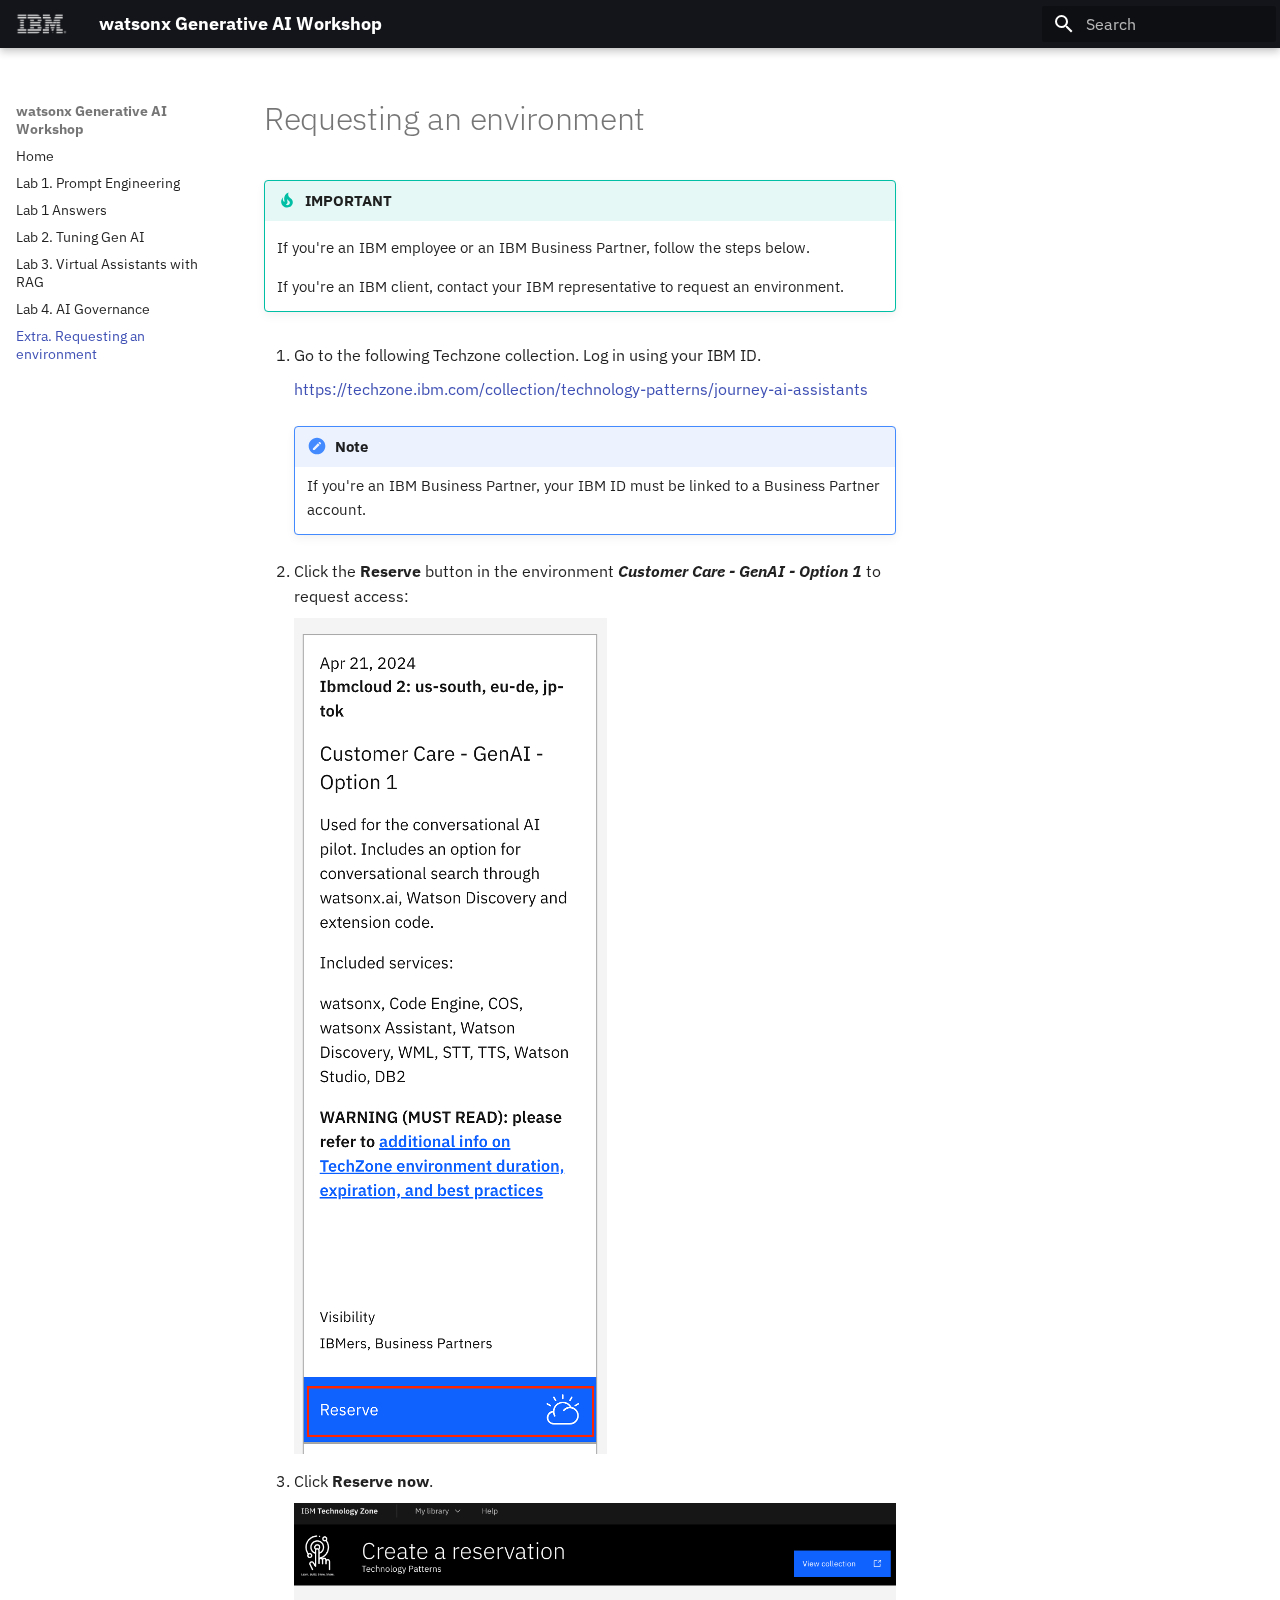
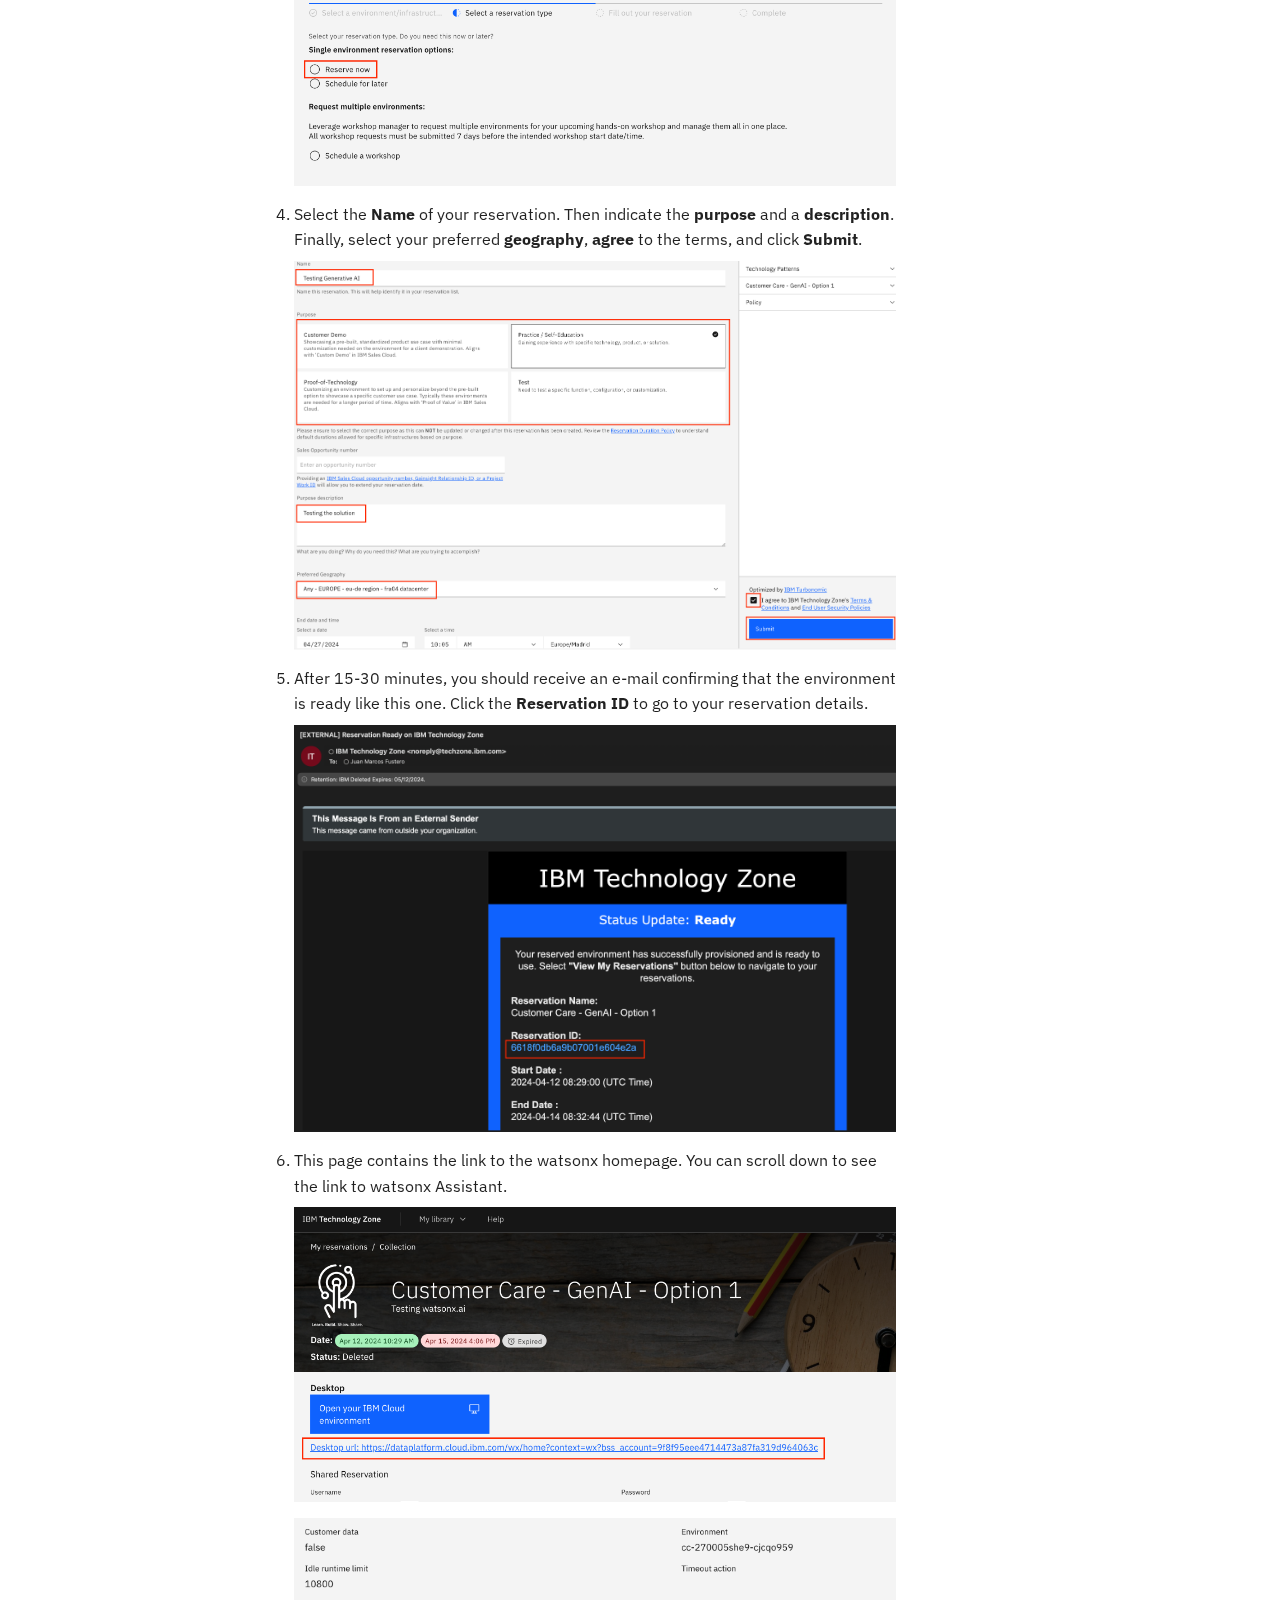
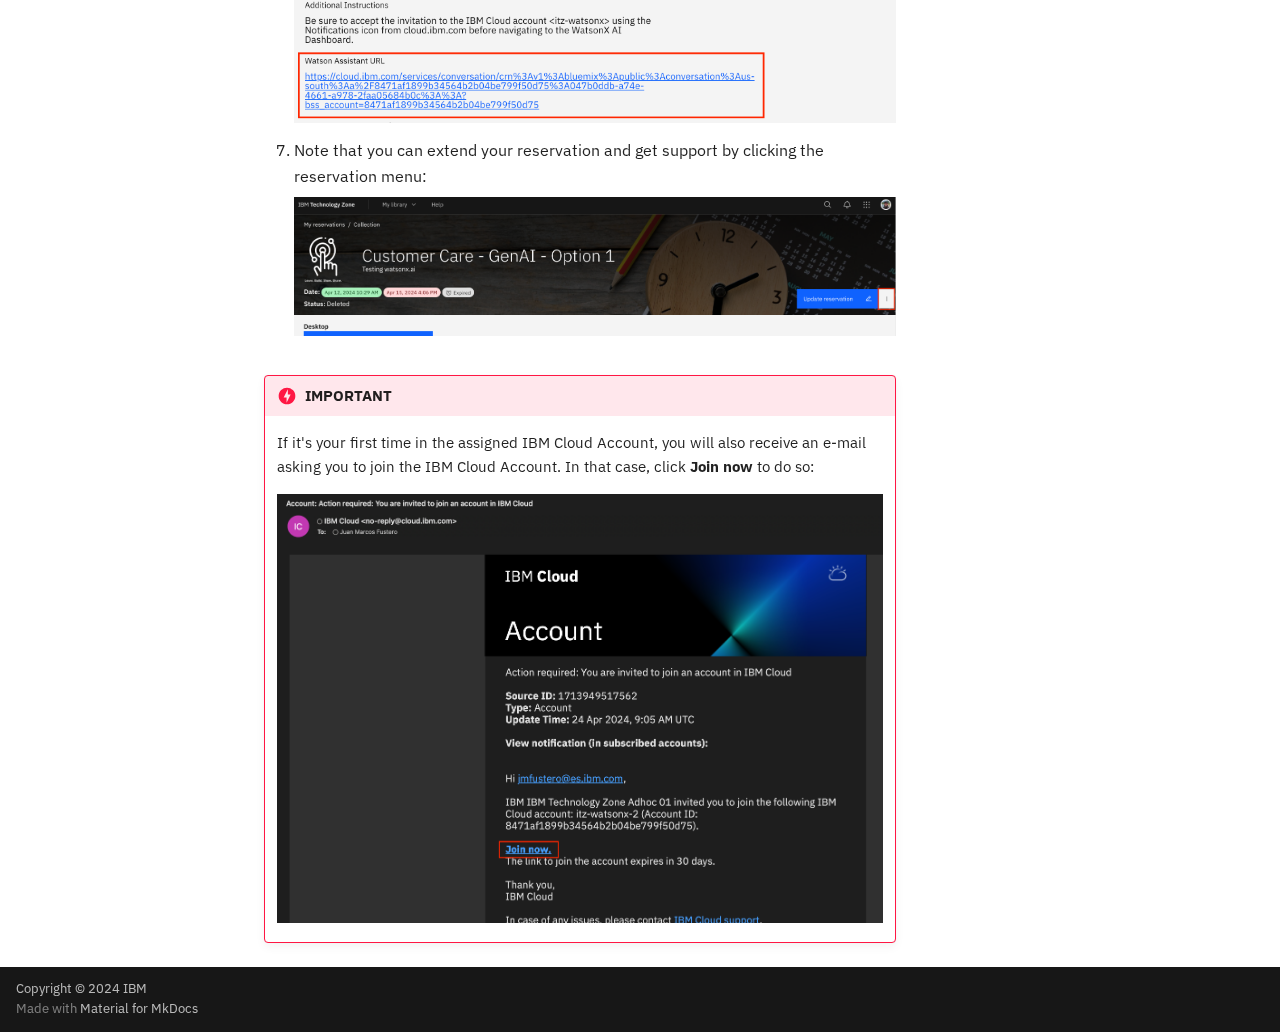
==== commit c676baf8: "Deployed 1ebd9cb with MkDocs version: 1.5.3" ====
--- a/environment/index.html
+++ b/environment/index.html
@@ -43,6 +43,12 @@
         <style>:root{--md-text-font:"IBM Plex Sans";--md-code-font:"IBM Plex Mono"}</style>
       
     
+    
+      <link rel="stylesheet" href="../css/extra.css">
+    
+      <link rel="stylesheet" href="../css/csm-spgi.css">
+    
+      <link rel="stylesheet" href="../css/tables.css">
     
     <script>__md_scope=new URL("..",location),__md_hash=e=>[...e].reduce((e,_)=>(e<<5)-e+_.charCodeAt(0),0),__md_get=(e,_=localStorage,t=__md_scope)=>JSON.parse(_.getItem(t.pathname+"."+e)),__md_set=(e,_,t=localStorage,a=__md_scope)=>{try{t.setItem(a.pathname+"."+e,JSON.stringify(_))}catch(e){}}</script>
     
--- a/css/extra.css
+++ b/css/extra.css
@@ -0,0 +1,18 @@
+.md-grid {
+  max-width: none;
+  margin-left: 0px;
+}
+.md-sidebar--primary {
+  width: 12rem;
+}
+.md-sidebar--secondary {
+  width: 18rem;
+}
+
+.md-sidebar--secondary .md-sidebar__inner {
+  padding-right: 2px;
+}
+
+.md-typeset .admonition {
+  font-size: .75rem;
+}--- a/css/csm-spgi.css
+++ b/css/csm-spgi.css
@@ -0,0 +1,57 @@
+.md-feedback {
+    margin: 2em 0 1em;
+    text-align: center;
+}
+
+.md-feedback__title {
+    font-weight: 700;
+    margin: 1em auto;
+}
+
+.md-feedback__inner {
+    position: relative;
+}
+
+.md-feedback__list {
+    align-content: baseline;
+    display: flex;
+    flex-wrap: wrap;
+    justify-content: center;
+    position: relative;
+}
+
+.md-feedback__note {
+    opacity: 0;
+    position: relative;
+    transform: translateY(0.4rem);
+    transition: transform .4s cubic-bezier(.1,.7,.1,1),opacity .15s;
+}
+
+legend {
+    display: block;
+    padding-inline-start: 2px;
+    padding-inline-end: 2px;
+    border-width: initial;
+    border-style: none;
+    border-color: initial;
+    border-image: initial;
+}
+
+form {
+    display: block;
+}
+
+fieldset {
+    display: block;
+    margin-inline-start: 2px;
+    margin-inline-end: 2px;
+    padding-block-start: 0.35em;
+    padding-inline-start: 0.75em;
+    padding-inline-end: 0.75em;
+    padding-block-end: 0.625em;
+    min-inline-size: min-content;
+    border-width: 2px;
+    border-style: groove;
+    border-color: rgb(192, 192, 192);
+    border-image: initial;
+}--- a/css/tables.css
+++ b/css/tables.css
@@ -0,0 +1,38 @@
+th, td {
+    border: 1px solid var(--md-typeset-table-color);
+    border-spacing: 0;
+    border-bottom: none;
+    border-left: none;
+    border-top: none;
+}
+
+.md-typeset__table {
+    line-height: 1;
+}
+
+.md-typeset__table table:not([class]) {
+    font-size: .74rem;
+    border-right: none;
+}
+
+.md-typeset__table table:not([class]) td,
+.md-typeset__table table:not([class]) th {
+    padding: 9px;
+}
+
+/* light mode alternating table bg colors */
+.md-typeset__table th {
+    background-color: #4BACC6;
+}
+.md-typeset__table tr:nth-child(2n) {
+    background-color: #DAEEF3;
+}
+
+/* light mode alternating table bg colors */
+[data-md-color-scheme="slate"] .md-typeset__table th {
+    background-color: hsla(var(--md-hue),25%,50%,1)
+}
+
+[data-md-color-scheme="slate"] .md-typeset__table tr:nth-child(2n) {
+    background-color: hsla(var(--md-hue),25%,25%,1)
+}